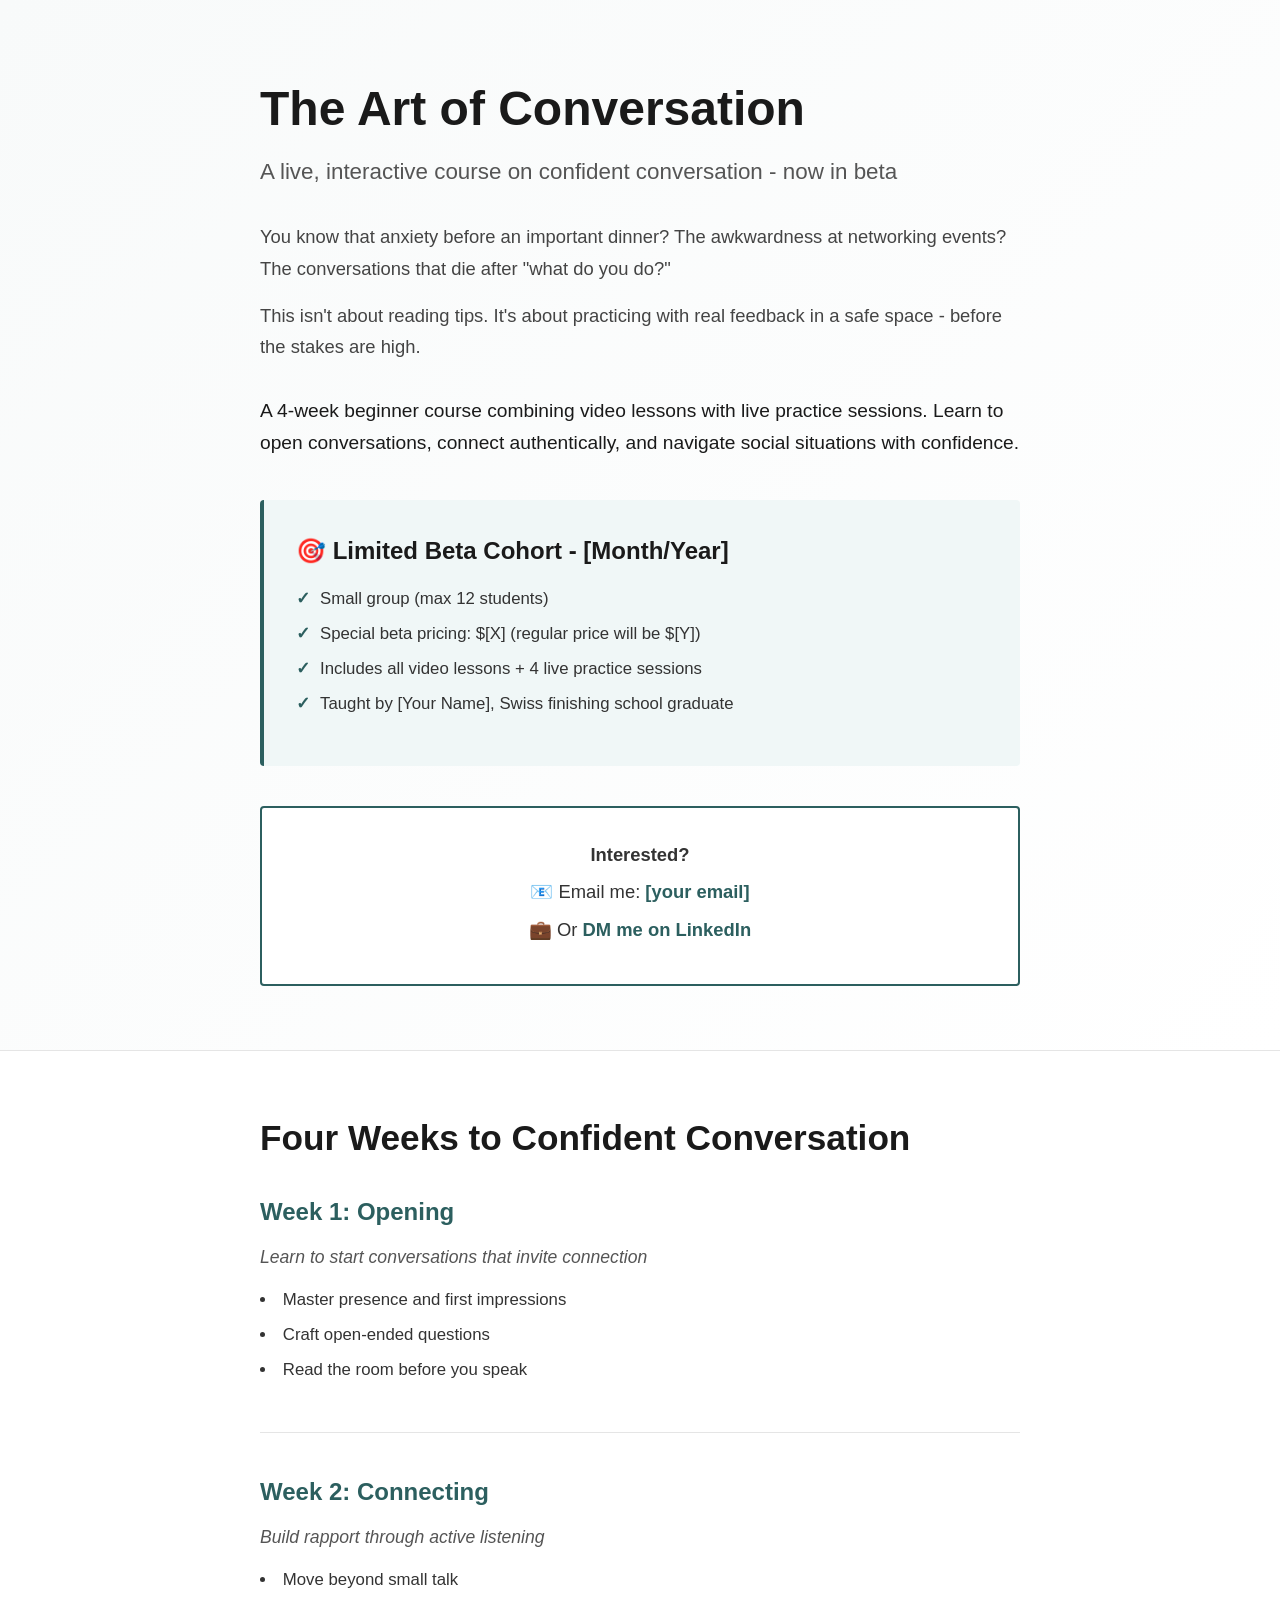
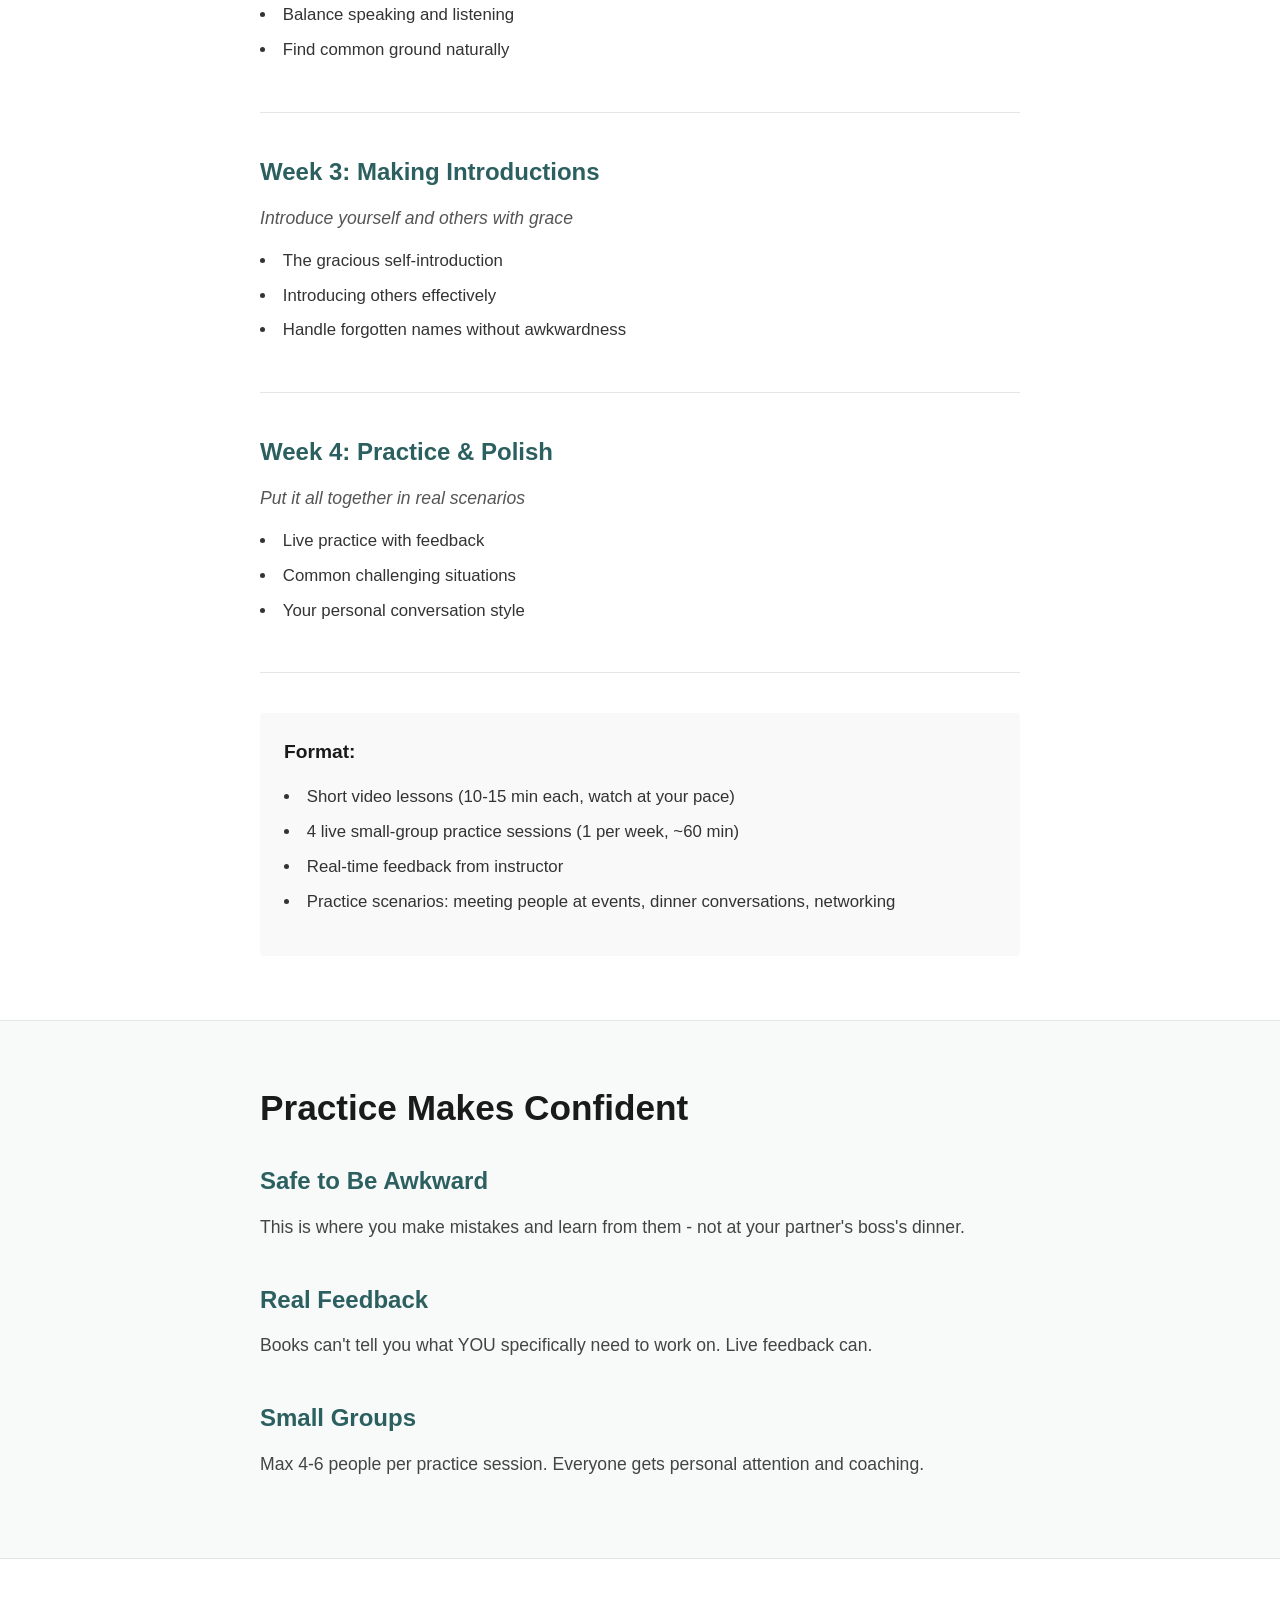
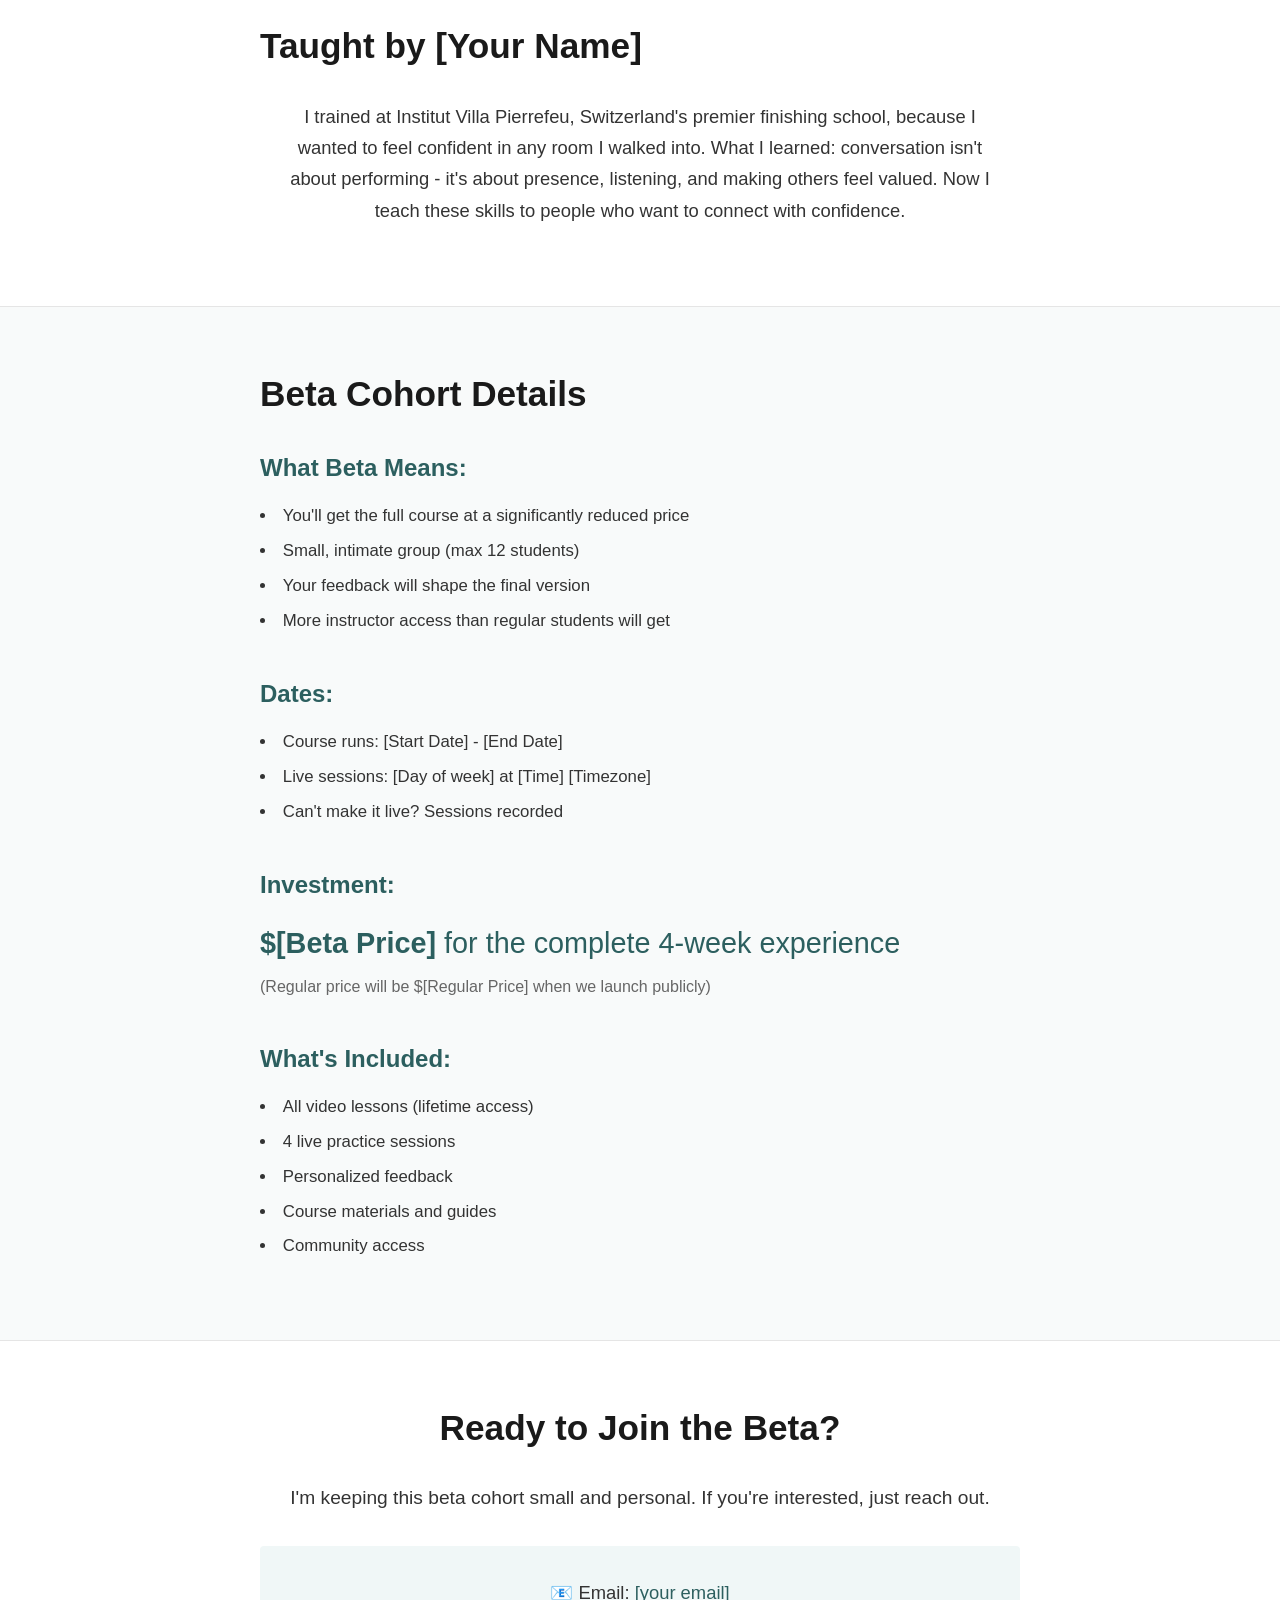
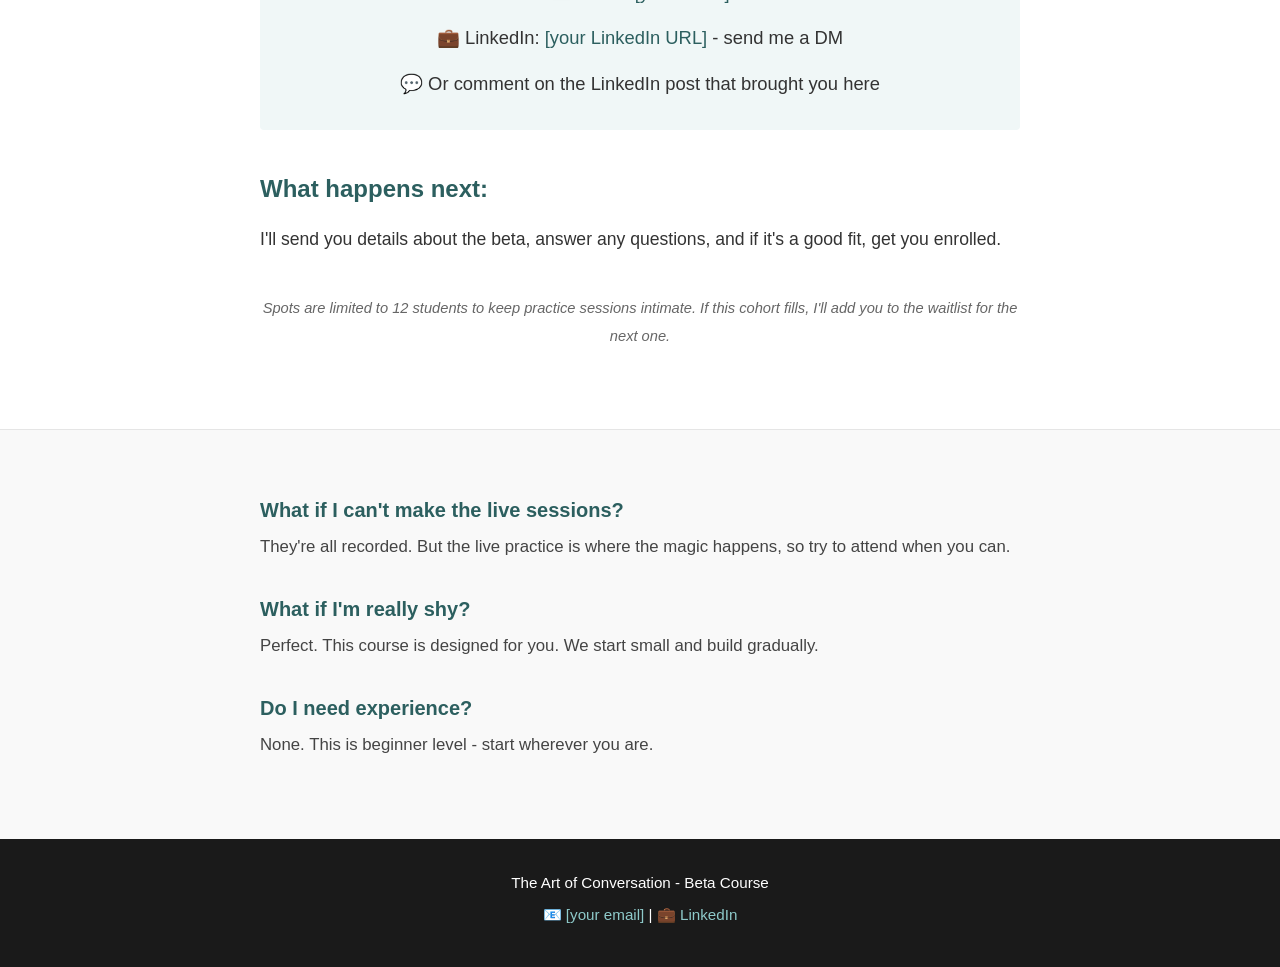
==== index.html @ 31c72bd4 "Create beta landing page for The Art of Conversation course Built a clean, minimal one-page site for" ====
<!DOCTYPE html>
<html lang="en">
<head>
    <meta charset="UTF-8">
    <meta name="viewport" content="width=device-width, initial-scale=1.0">
    <meta name="description" content="The Art of Conversation - A live, interactive course on confident conversation. Beta cohort now enrolling.">
    <title>The Art of Conversation - Beta Course</title>
    <link rel="stylesheet" href="styles.css">
</head>
<body>
    <!-- Hero Section -->
    <section class="hero">
        <div class="container">
            <h1>The Art of Conversation</h1>
            <p class="subheadline">A live, interactive course on confident conversation - now in beta</p>

            <p class="intro">
                You know that anxiety before an important dinner? The awkwardness at networking events?
                The conversations that die after "what do you do?"
            </p>

            <p class="intro">
                This isn't about reading tips. It's about practicing with real feedback in a safe space -
                before the stakes are high.
            </p>

            <p class="intro-bold">
                A 4-week beginner course combining video lessons with live practice sessions.
                Learn to open conversations, connect authentically, and navigate social situations with confidence.
            </p>

            <div class="beta-box">
                <h3>🎯 Limited Beta Cohort - [Month/Year]</h3>
                <ul>
                    <li>Small group (max 12 students)</li>
                    <li>Special beta pricing: $[X] (regular price will be $[Y])</li>
                    <li>Includes all video lessons + 4 live practice sessions</li>
                    <li>Taught by [Your Name], Swiss finishing school graduate</li>
                </ul>
            </div>

            <div class="cta">
                <p><strong>Interested?</strong></p>
                <p>📧 Email me: <a href="mailto:[your email]">[your email]</a></p>
                <p>💼 Or <a href="[your LinkedIn URL]" target="_blank" rel="noopener">DM me on LinkedIn</a></p>
            </div>
        </div>
    </section>

    <!-- What You'll Learn Section -->
    <section class="curriculum">
        <div class="container">
            <h2>Four Weeks to Confident Conversation</h2>

            <div class="week">
                <h3>Week 1: Opening</h3>
                <p class="week-tagline">Learn to start conversations that invite connection</p>
                <ul>
                    <li>Master presence and first impressions</li>
                    <li>Craft open-ended questions</li>
                    <li>Read the room before you speak</li>
                </ul>
            </div>

            <div class="week">
                <h3>Week 2: Connecting</h3>
                <p class="week-tagline">Build rapport through active listening</p>
                <ul>
                    <li>Move beyond small talk</li>
                    <li>Balance speaking and listening</li>
                    <li>Find common ground naturally</li>
                </ul>
            </div>

            <div class="week">
                <h3>Week 3: Making Introductions</h3>
                <p class="week-tagline">Introduce yourself and others with grace</p>
                <ul>
                    <li>The gracious self-introduction</li>
                    <li>Introducing others effectively</li>
                    <li>Handle forgotten names without awkwardness</li>
                </ul>
            </div>

            <div class="week">
                <h3>Week 4: Practice & Polish</h3>
                <p class="week-tagline">Put it all together in real scenarios</p>
                <ul>
                    <li>Live practice with feedback</li>
                    <li>Common challenging situations</li>
                    <li>Your personal conversation style</li>
                </ul>
            </div>

            <div class="format-box">
                <h4>Format:</h4>
                <ul>
                    <li>Short video lessons (10-15 min each, watch at your pace)</li>
                    <li>4 live small-group practice sessions (1 per week, ~60 min)</li>
                    <li>Real-time feedback from instructor</li>
                    <li>Practice scenarios: meeting people at events, dinner conversations, networking</li>
                </ul>
            </div>
        </div>
    </section>

    <!-- Why This Works Section -->
    <section class="why-works">
        <div class="container">
            <h2>Practice Makes Confident</h2>

            <div class="reason">
                <h3>Safe to Be Awkward</h3>
                <p>This is where you make mistakes and learn from them - not at your partner's boss's dinner.</p>
            </div>

            <div class="reason">
                <h3>Real Feedback</h3>
                <p>Books can't tell you what YOU specifically need to work on. Live feedback can.</p>
            </div>

            <div class="reason">
                <h3>Small Groups</h3>
                <p>Max 4-6 people per practice session. Everyone gets personal attention and coaching.</p>
            </div>
        </div>
    </section>

    <!-- About Section -->
    <section class="about">
        <div class="container">
            <h2>Taught by [Your Name]</h2>
            <div class="about-content">
                <!-- Add your photo here with: <img src="your-photo.jpg" alt="[Your Name]" class="instructor-photo"> -->
                <p>
                    I trained at Institut Villa Pierrefeu, Switzerland's premier finishing school,
                    because I wanted to feel confident in any room I walked into. What I learned:
                    conversation isn't about performing - it's about presence, listening, and making
                    others feel valued. Now I teach these skills to people who want to connect with confidence.
                </p>
            </div>
        </div>
    </section>

    <!-- Beta Details Section -->
    <section class="beta-details">
        <div class="container">
            <h2>Beta Cohort Details</h2>

            <div class="detail-group">
                <h3>What Beta Means:</h3>
                <ul>
                    <li>You'll get the full course at a significantly reduced price</li>
                    <li>Small, intimate group (max 12 students)</li>
                    <li>Your feedback will shape the final version</li>
                    <li>More instructor access than regular students will get</li>
                </ul>
            </div>

            <div class="detail-group">
                <h3>Dates:</h3>
                <ul>
                    <li>Course runs: [Start Date] - [End Date]</li>
                    <li>Live sessions: [Day of week] at [Time] [Timezone]</li>
                    <li>Can't make it live? Sessions recorded</li>
                </ul>
            </div>

            <div class="detail-group">
                <h3>Investment:</h3>
                <p class="pricing"><strong>$[Beta Price]</strong> for the complete 4-week experience</p>
                <p class="regular-price">(Regular price will be $[Regular Price] when we launch publicly)</p>
            </div>

            <div class="detail-group">
                <h3>What's Included:</h3>
                <ul>
                    <li>All video lessons (lifetime access)</li>
                    <li>4 live practice sessions</li>
                    <li>Personalized feedback</li>
                    <li>Course materials and guides</li>
                    <li>Community access</li>
                </ul>
            </div>
        </div>
    </section>

    <!-- How to Join Section -->
    <section class="how-to-join">
        <div class="container">
            <h2>Ready to Join the Beta?</h2>

            <p class="join-intro">
                I'm keeping this beta cohort small and personal. If you're interested, just reach out.
            </p>

            <div class="contact-options">
                <p>📧 Email: <a href="mailto:[your email]">[your email]</a></p>
                <p>💼 LinkedIn: <a href="[your LinkedIn URL]" target="_blank" rel="noopener">[your LinkedIn URL]</a> - send me a DM</p>
                <p>💬 Or comment on the LinkedIn post that brought you here</p>
            </div>

            <div class="next-steps">
                <h3>What happens next:</h3>
                <p>I'll send you details about the beta, answer any questions, and if it's a good fit, get you enrolled.</p>
            </div>

            <p class="limited-spots">
                <small>Spots are limited to 12 students to keep practice sessions intimate.
                If this cohort fills, I'll add you to the waitlist for the next one.</small>
            </p>
        </div>
    </section>

    <!-- FAQ Section -->
    <section class="faq">
        <div class="container">
            <div class="faq-item">
                <h3>What if I can't make the live sessions?</h3>
                <p>They're all recorded. But the live practice is where the magic happens, so try to attend when you can.</p>
            </div>

            <div class="faq-item">
                <h3>What if I'm really shy?</h3>
                <p>Perfect. This course is designed for you. We start small and build gradually.</p>
            </div>

            <div class="faq-item">
                <h3>Do I need experience?</h3>
                <p>None. This is beginner level - start wherever you are.</p>
            </div>
        </div>
    </section>

    <!-- Footer -->
    <footer>
        <div class="container">
            <p>The Art of Conversation - Beta Course</p>
            <p>📧 <a href="mailto:[your email]">[your email]</a> | 💼 <a href="[your LinkedIn URL]" target="_blank" rel="noopener">LinkedIn</a></p>
        </div>
    </footer>
</body>
</html>
---- styles.css ----
/* Reset and Base Styles */
* {
    margin: 0;
    padding: 0;
    box-sizing: border-box;
}

body {
    font-family: -apple-system, BlinkMacSystemFont, 'Segoe UI', 'Helvetica Neue', Arial, sans-serif;
    line-height: 1.6;
    color: #333;
    background-color: #fff;
}

/* Container */
.container {
    max-width: 800px;
    margin: 0 auto;
    padding: 0 20px;
}

/* Typography */
h1 {
    font-size: 3rem;
    font-weight: 700;
    margin-bottom: 1rem;
    color: #1a1a1a;
    line-height: 1.2;
}

h2 {
    font-size: 2.2rem;
    font-weight: 600;
    margin-bottom: 2rem;
    color: #1a1a1a;
    line-height: 1.3;
}

h3 {
    font-size: 1.5rem;
    font-weight: 600;
    margin-bottom: 0.75rem;
    color: #2c5f5f;
}

h4 {
    font-size: 1.2rem;
    font-weight: 600;
    margin-bottom: 0.5rem;
    color: #1a1a1a;
}

p {
    margin-bottom: 1rem;
    font-size: 1.1rem;
}

a {
    color: #2c5f5f;
    text-decoration: none;
    transition: color 0.3s ease;
}

a:hover {
    color: #1a4040;
    text-decoration: underline;
}

ul {
    list-style-position: inside;
    margin-bottom: 1rem;
}

li {
    margin-bottom: 0.5rem;
    font-size: 1.05rem;
}

/* Sections */
section {
    padding: 4rem 0;
    border-bottom: 1px solid #e5e5e5;
}

section:last-of-type {
    border-bottom: none;
}

/* Hero Section */
.hero {
    padding: 5rem 0 4rem;
    background: linear-gradient(135deg, #f8fafa 0%, #ffffff 100%);
}

.subheadline {
    font-size: 1.4rem;
    color: #555;
    margin-bottom: 2rem;
    font-weight: 400;
}

.intro {
    font-size: 1.15rem;
    line-height: 1.7;
    color: #444;
}

.intro-bold {
    font-size: 1.2rem;
    font-weight: 500;
    line-height: 1.7;
    color: #1a1a1a;
    margin: 2rem 0;
}

/* Beta Box */
.beta-box {
    background-color: #f0f7f7;
    border-left: 4px solid #2c5f5f;
    padding: 2rem;
    margin: 2.5rem 0;
    border-radius: 4px;
}

.beta-box h3 {
    color: #1a1a1a;
    margin-bottom: 1rem;
}

.beta-box ul {
    list-style: none;
}

.beta-box li {
    padding-left: 1.5rem;
    position: relative;
}

.beta-box li:before {
    content: "✓";
    position: absolute;
    left: 0;
    color: #2c5f5f;
    font-weight: bold;
}

/* CTA */
.cta {
    margin-top: 2.5rem;
    padding: 2rem;
    background-color: #fff;
    border: 2px solid #2c5f5f;
    border-radius: 4px;
    text-align: center;
}

.cta p {
    margin-bottom: 0.5rem;
    font-size: 1.15rem;
}

.cta a {
    font-weight: 600;
    font-size: 1.15rem;
}

/* Curriculum Section */
.curriculum {
    background-color: #fff;
}

.week {
    margin-bottom: 2.5rem;
    padding-bottom: 2rem;
    border-bottom: 1px solid #e5e5e5;
}

.week:last-child {
    border-bottom: none;
}

.week-tagline {
    font-style: italic;
    color: #555;
    margin-bottom: 1rem;
}

.format-box {
    background-color: #f9f9f9;
    padding: 1.5rem;
    border-radius: 4px;
    margin-top: 2rem;
}

.format-box h4 {
    margin-bottom: 1rem;
}

/* Why This Works Section */
.why-works {
    background-color: #f8fafa;
}

.reason {
    margin-bottom: 2.5rem;
}

.reason:last-child {
    margin-bottom: 0;
}

.reason h3 {
    margin-bottom: 0.75rem;
}

.reason p {
    font-size: 1.1rem;
    color: #444;
}

/* About Section */
.about {
    background-color: #fff;
}

.about-content {
    display: flex;
    flex-direction: column;
    align-items: center;
    text-align: center;
}

.instructor-photo {
    max-width: 250px;
    border-radius: 50%;
    margin-bottom: 2rem;
    box-shadow: 0 4px 12px rgba(0, 0, 0, 0.1);
}

.about p {
    font-size: 1.15rem;
    line-height: 1.7;
    max-width: 700px;
}

/* Beta Details Section */
.beta-details {
    background-color: #f8fafa;
}

.detail-group {
    margin-bottom: 2.5rem;
}

.detail-group:last-child {
    margin-bottom: 0;
}

.detail-group h3 {
    margin-bottom: 1rem;
}

.pricing {
    font-size: 1.8rem;
    color: #2c5f5f;
    margin-bottom: 0.5rem;
}

.regular-price {
    color: #666;
    font-size: 1rem;
}

/* How to Join Section */
.how-to-join {
    background-color: #fff;
    text-align: center;
}

.join-intro {
    font-size: 1.2rem;
    margin-bottom: 2rem;
}

.contact-options {
    background-color: #f0f7f7;
    padding: 2rem;
    border-radius: 4px;
    margin: 2rem 0;
}

.contact-options p {
    margin-bottom: 1rem;
    font-size: 1.15rem;
}

.contact-options p:last-child {
    margin-bottom: 0;
}

.next-steps {
    margin: 2.5rem 0;
    text-align: left;
}

.next-steps h3 {
    margin-bottom: 1rem;
}

.limited-spots {
    margin-top: 2rem;
    color: #666;
    font-style: italic;
}

/* FAQ Section */
.faq {
    background-color: #f9f9f9;
}

.faq-item {
    margin-bottom: 2rem;
}

.faq-item:last-child {
    margin-bottom: 0;
}

.faq-item h3 {
    font-size: 1.25rem;
    margin-bottom: 0.5rem;
}

.faq-item p {
    color: #444;
    font-size: 1.05rem;
}

/* Footer */
footer {
    background-color: #1a1a1a;
    color: #fff;
    padding: 2rem 0;
    text-align: center;
}

footer p {
    margin-bottom: 0.5rem;
    font-size: 0.95rem;
}

footer a {
    color: #8ecaca;
}

footer a:hover {
    color: #b8e0e0;
}

/* Responsive Design */
@media (max-width: 768px) {
    h1 {
        font-size: 2.2rem;
    }

    h2 {
        font-size: 1.8rem;
    }

    h3 {
        font-size: 1.3rem;
    }

    .hero {
        padding: 3rem 0 2rem;
    }

    section {
        padding: 3rem 0;
    }

    .beta-box {
        padding: 1.5rem;
    }

    .cta {
        padding: 1.5rem;
    }

    .contact-options {
        padding: 1.5rem;
    }

    p, li {
        font-size: 1rem;
    }

    .intro-bold {
        font-size: 1.1rem;
    }

    .pricing {
        font-size: 1.5rem;
    }
}

@media (max-width: 480px) {
    h1 {
        font-size: 1.8rem;
    }

    h2 {
        font-size: 1.5rem;
    }

    .container {
        padding: 0 15px;
    }

    .beta-box {
        padding: 1.25rem;
    }

    .cta {
        padding: 1.25rem;
    }
}

/* Print Styles */
@media print {
    body {
        font-size: 12pt;
    }

    section {
        page-break-inside: avoid;
    }

    a {
        text-decoration: underline;
    }

    a[href]:after {
        content: " (" attr(href) ")";
    }
}
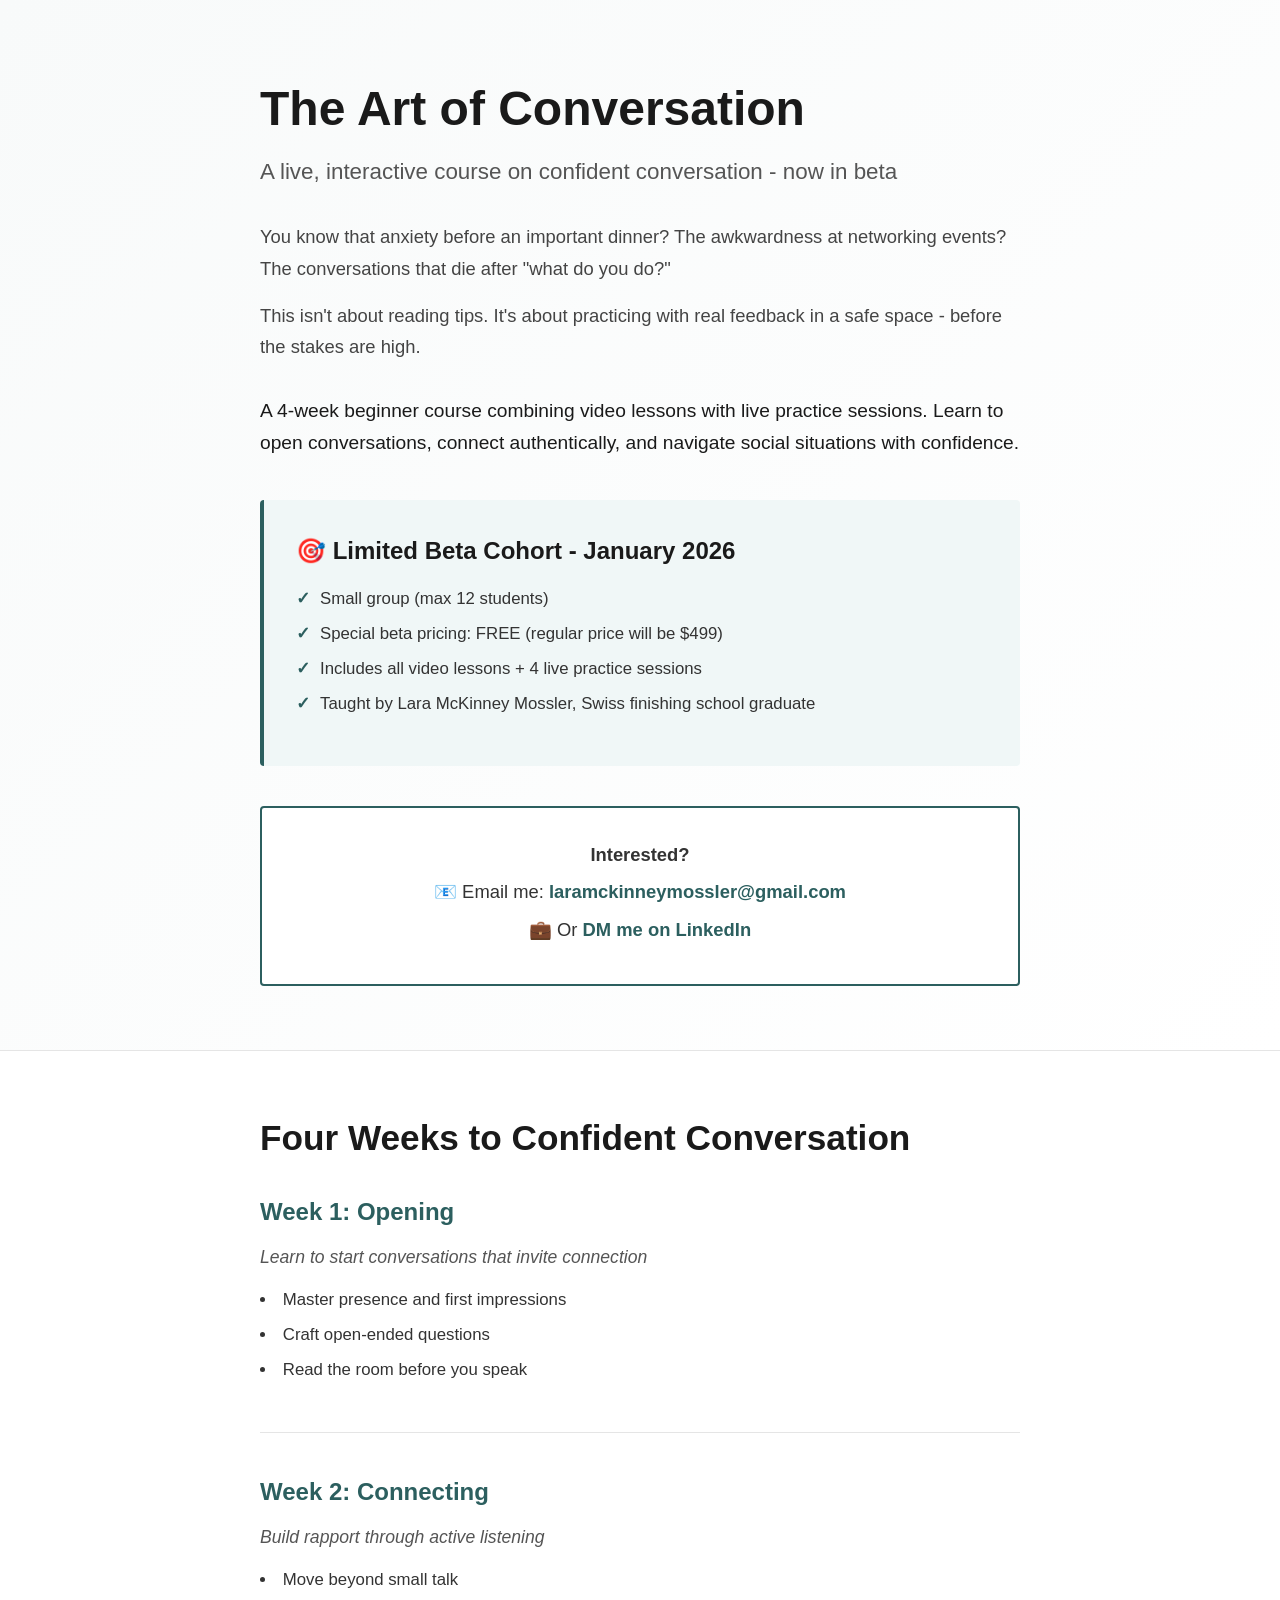
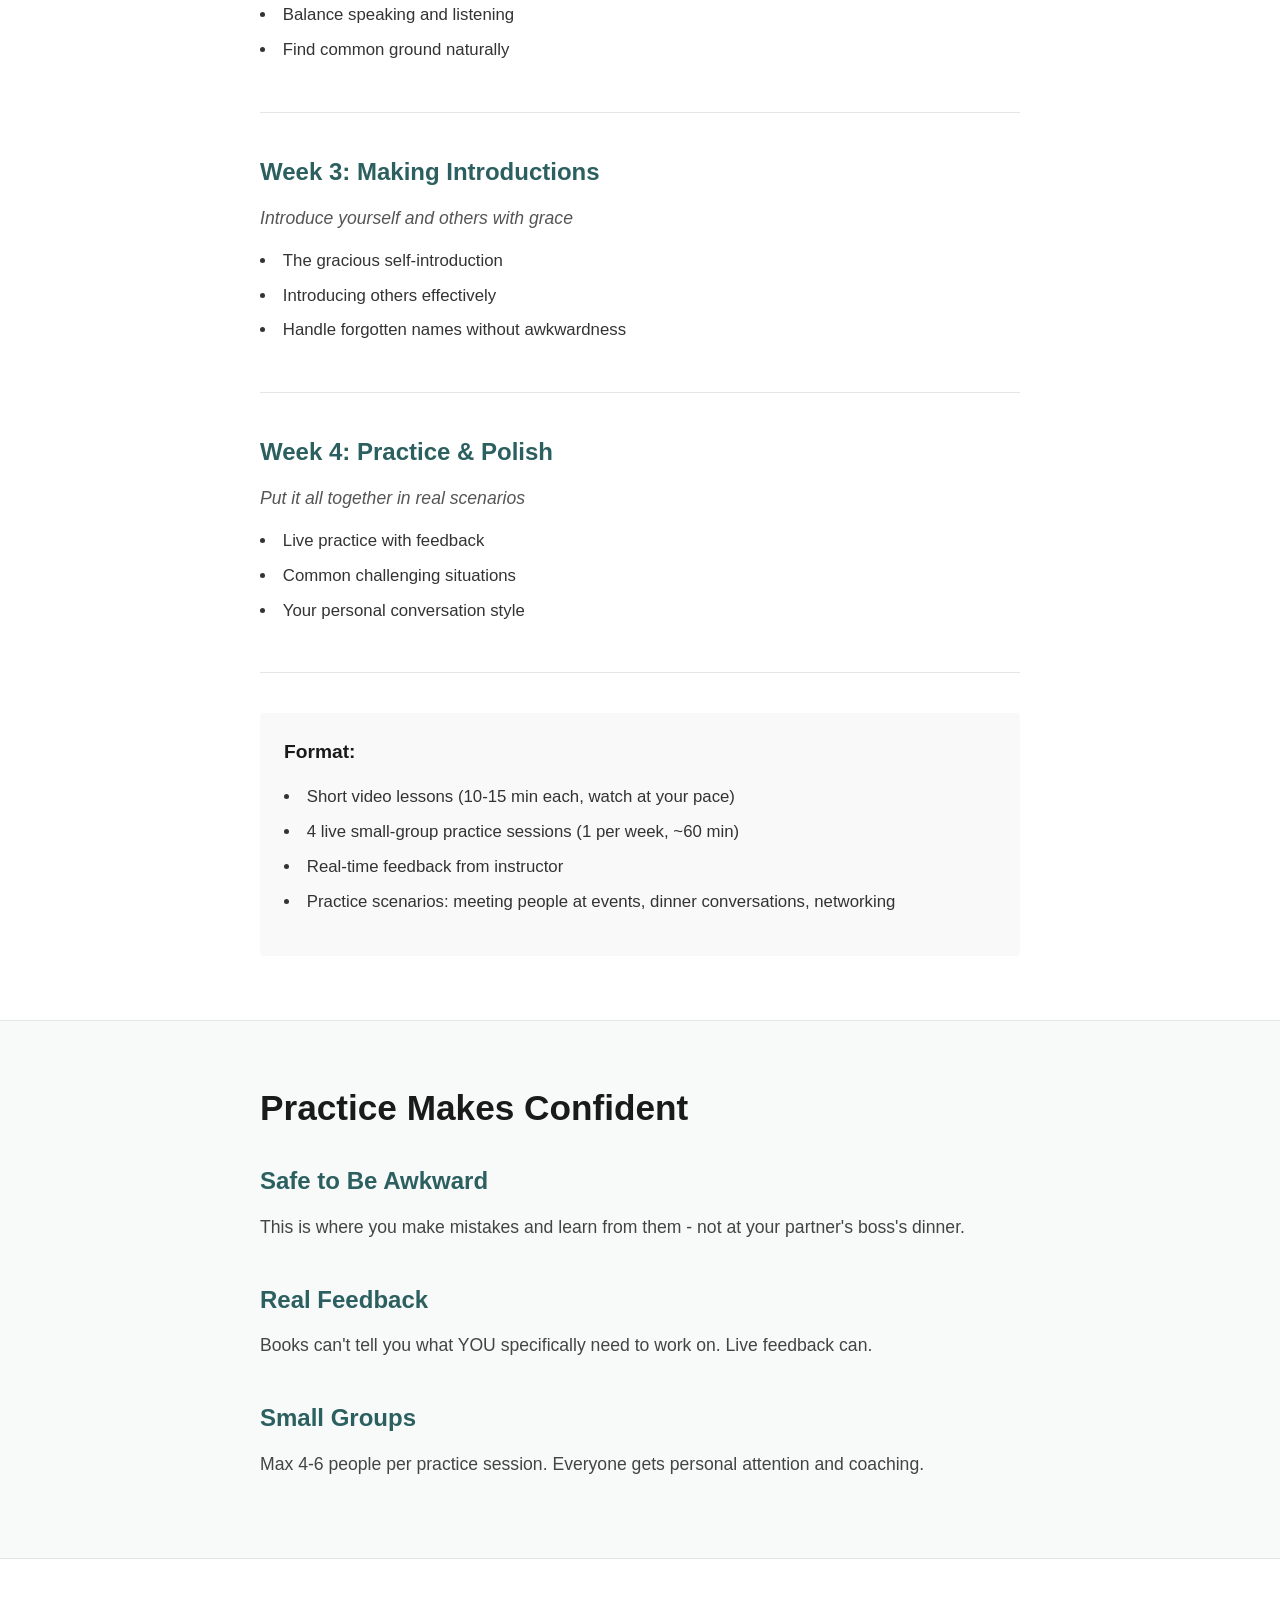
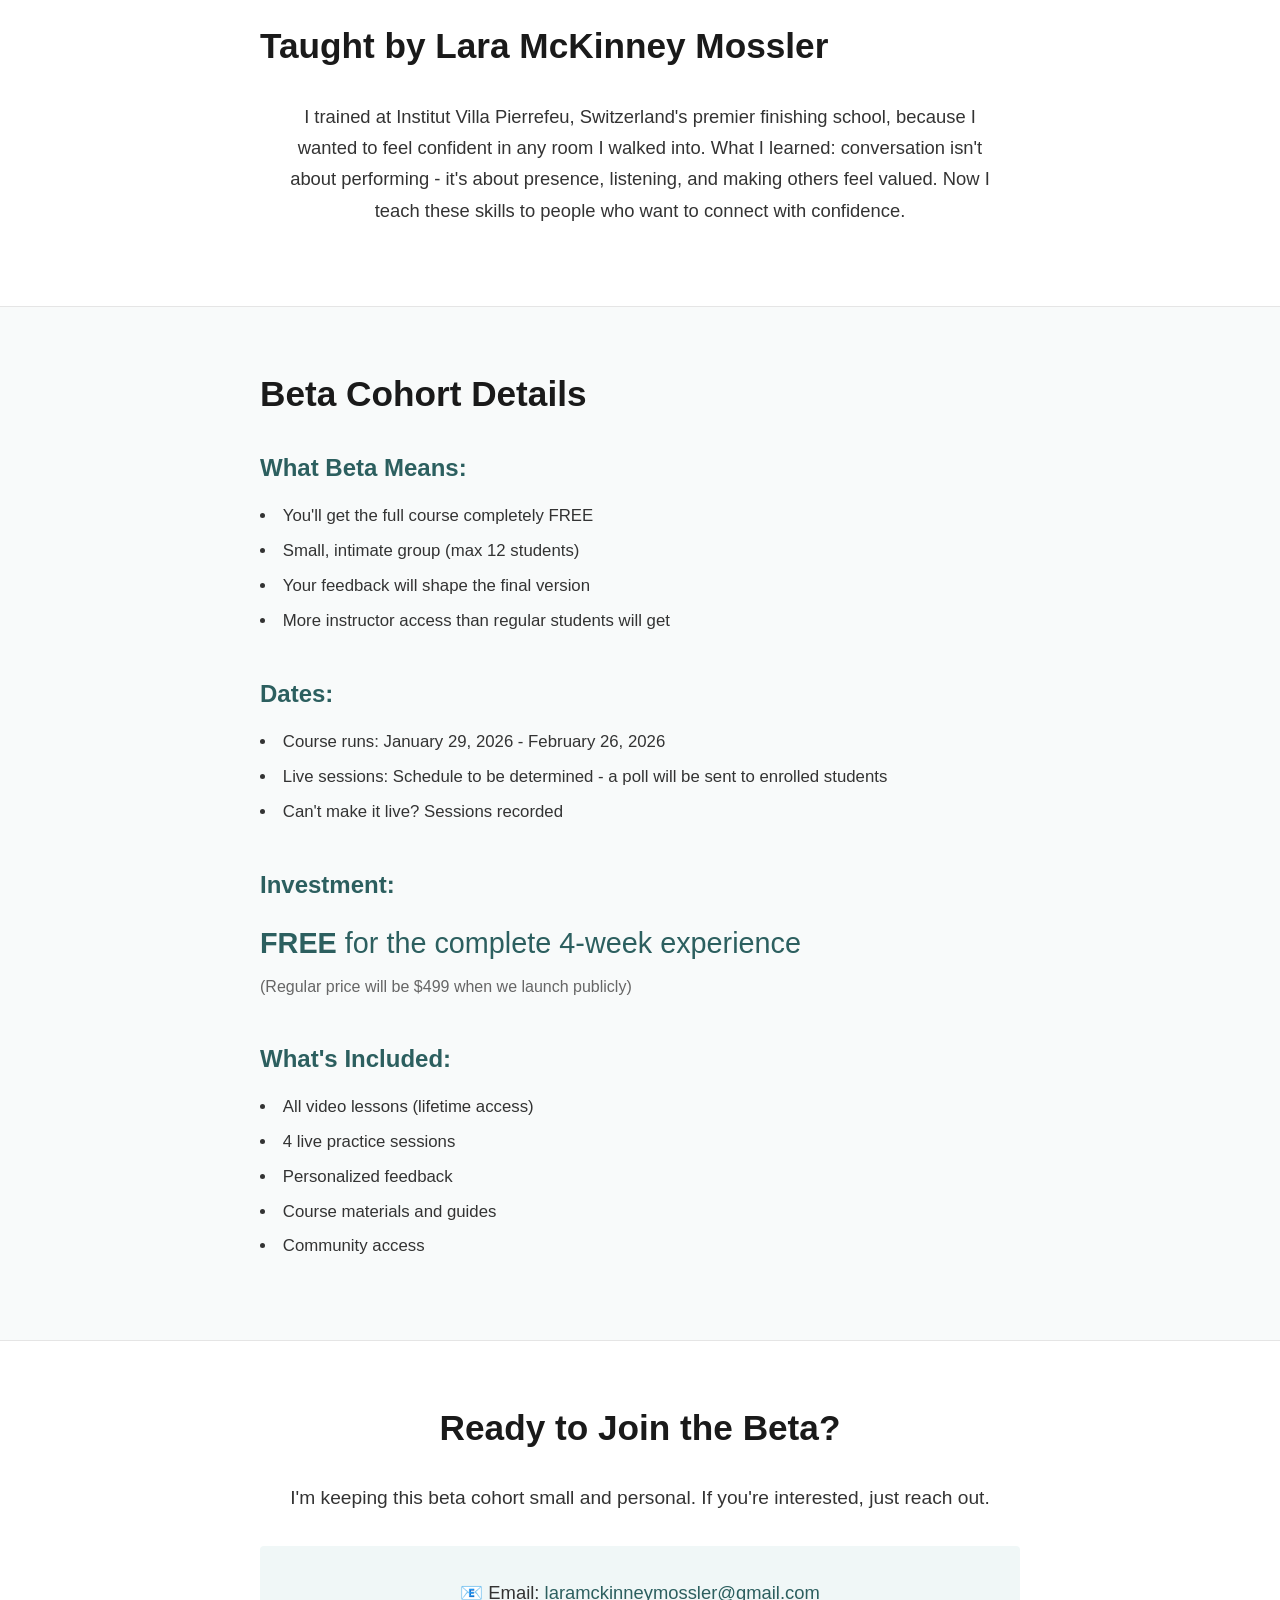
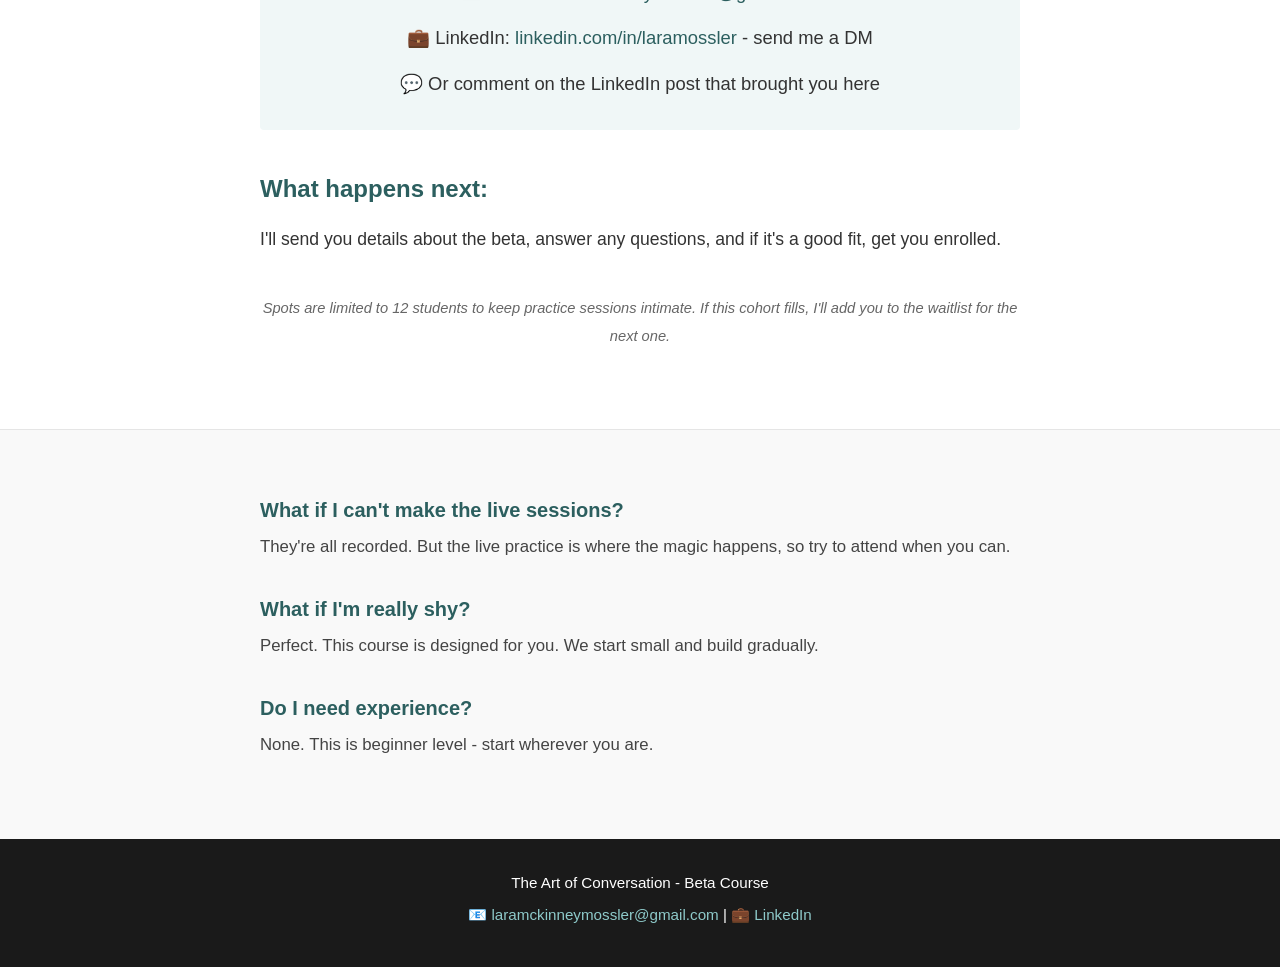
==== commit 299b14ee: "Update landing page with course details and contact information - Added instructor name: Lara McKinn" ====
--- a/index.html
+++ b/index.html
@@ -30,19 +30,19 @@
             </p>
 
             <div class="beta-box">
-                <h3>🎯 Limited Beta Cohort - [Month/Year]</h3>
+                <h3>🎯 Limited Beta Cohort - January 2026</h3>
                 <ul>
                     <li>Small group (max 12 students)</li>
-                    <li>Special beta pricing: $[X] (regular price will be $[Y])</li>
+                    <li>Special beta pricing: FREE (regular price will be $499)</li>
                     <li>Includes all video lessons + 4 live practice sessions</li>
-                    <li>Taught by [Your Name], Swiss finishing school graduate</li>
+                    <li>Taught by Lara McKinney Mossler, Swiss finishing school graduate</li>
                 </ul>
             </div>
 
             <div class="cta">
                 <p><strong>Interested?</strong></p>
-                <p>📧 Email me: <a href="mailto:[your email]">[your email]</a></p>
-                <p>💼 Or <a href="[your LinkedIn URL]" target="_blank" rel="noopener">DM me on LinkedIn</a></p>
+                <p>📧 Email me: <a href="mailto:laramckinneymossler@gmail.com">laramckinneymossler@gmail.com</a></p>
+                <p>💼 Or <a href="https://www.linkedin.com/in/laramossler/" target="_blank" rel="noopener">DM me on LinkedIn</a></p>
             </div>
         </div>
     </section>
@@ -129,9 +129,9 @@
     <!-- About Section -->
     <section class="about">
         <div class="container">
-            <h2>Taught by [Your Name]</h2>
+            <h2>Taught by Lara McKinney Mossler</h2>
             <div class="about-content">
-                <!-- Add your photo here with: <img src="your-photo.jpg" alt="[Your Name]" class="instructor-photo"> -->
+                <!-- Add your photo here with: <img src="your-photo.jpg" alt="Lara McKinney Mossler" class="instructor-photo"> -->
                 <p>
                     I trained at Institut Villa Pierrefeu, Switzerland's premier finishing school,
                     because I wanted to feel confident in any room I walked into. What I learned:
@@ -150,7 +150,7 @@
             <div class="detail-group">
                 <h3>What Beta Means:</h3>
                 <ul>
-                    <li>You'll get the full course at a significantly reduced price</li>
+                    <li>You'll get the full course completely FREE</li>
                     <li>Small, intimate group (max 12 students)</li>
                     <li>Your feedback will shape the final version</li>
                     <li>More instructor access than regular students will get</li>
@@ -160,16 +160,16 @@
             <div class="detail-group">
                 <h3>Dates:</h3>
                 <ul>
-                    <li>Course runs: [Start Date] - [End Date]</li>
-                    <li>Live sessions: [Day of week] at [Time] [Timezone]</li>
+                    <li>Course runs: January 29, 2026 - February 26, 2026</li>
+                    <li>Live sessions: Schedule to be determined - a poll will be sent to enrolled students</li>
                     <li>Can't make it live? Sessions recorded</li>
                 </ul>
             </div>
 
             <div class="detail-group">
                 <h3>Investment:</h3>
-                <p class="pricing"><strong>$[Beta Price]</strong> for the complete 4-week experience</p>
-                <p class="regular-price">(Regular price will be $[Regular Price] when we launch publicly)</p>
+                <p class="pricing"><strong>FREE</strong> for the complete 4-week experience</p>
+                <p class="regular-price">(Regular price will be $499 when we launch publicly)</p>
             </div>
 
             <div class="detail-group">
@@ -195,8 +195,8 @@
             </p>
 
             <div class="contact-options">
-                <p>📧 Email: <a href="mailto:[your email]">[your email]</a></p>
-                <p>💼 LinkedIn: <a href="[your LinkedIn URL]" target="_blank" rel="noopener">[your LinkedIn URL]</a> - send me a DM</p>
+                <p>📧 Email: <a href="mailto:laramckinneymossler@gmail.com">laramckinneymossler@gmail.com</a></p>
+                <p>💼 LinkedIn: <a href="https://www.linkedin.com/in/laramossler/" target="_blank" rel="noopener">linkedin.com/in/laramossler</a> - send me a DM</p>
                 <p>💬 Or comment on the LinkedIn post that brought you here</p>
             </div>
 
@@ -236,7 +236,7 @@
     <footer>
         <div class="container">
             <p>The Art of Conversation - Beta Course</p>
-            <p>📧 <a href="mailto:[your email]">[your email]</a> | 💼 <a href="[your LinkedIn URL]" target="_blank" rel="noopener">LinkedIn</a></p>
+            <p>📧 <a href="mailto:laramckinneymossler@gmail.com">laramckinneymossler@gmail.com</a> | 💼 <a href="https://www.linkedin.com/in/laramossler/" target="_blank" rel="noopener">LinkedIn</a></p>
         </div>
     </footer>
 </body>
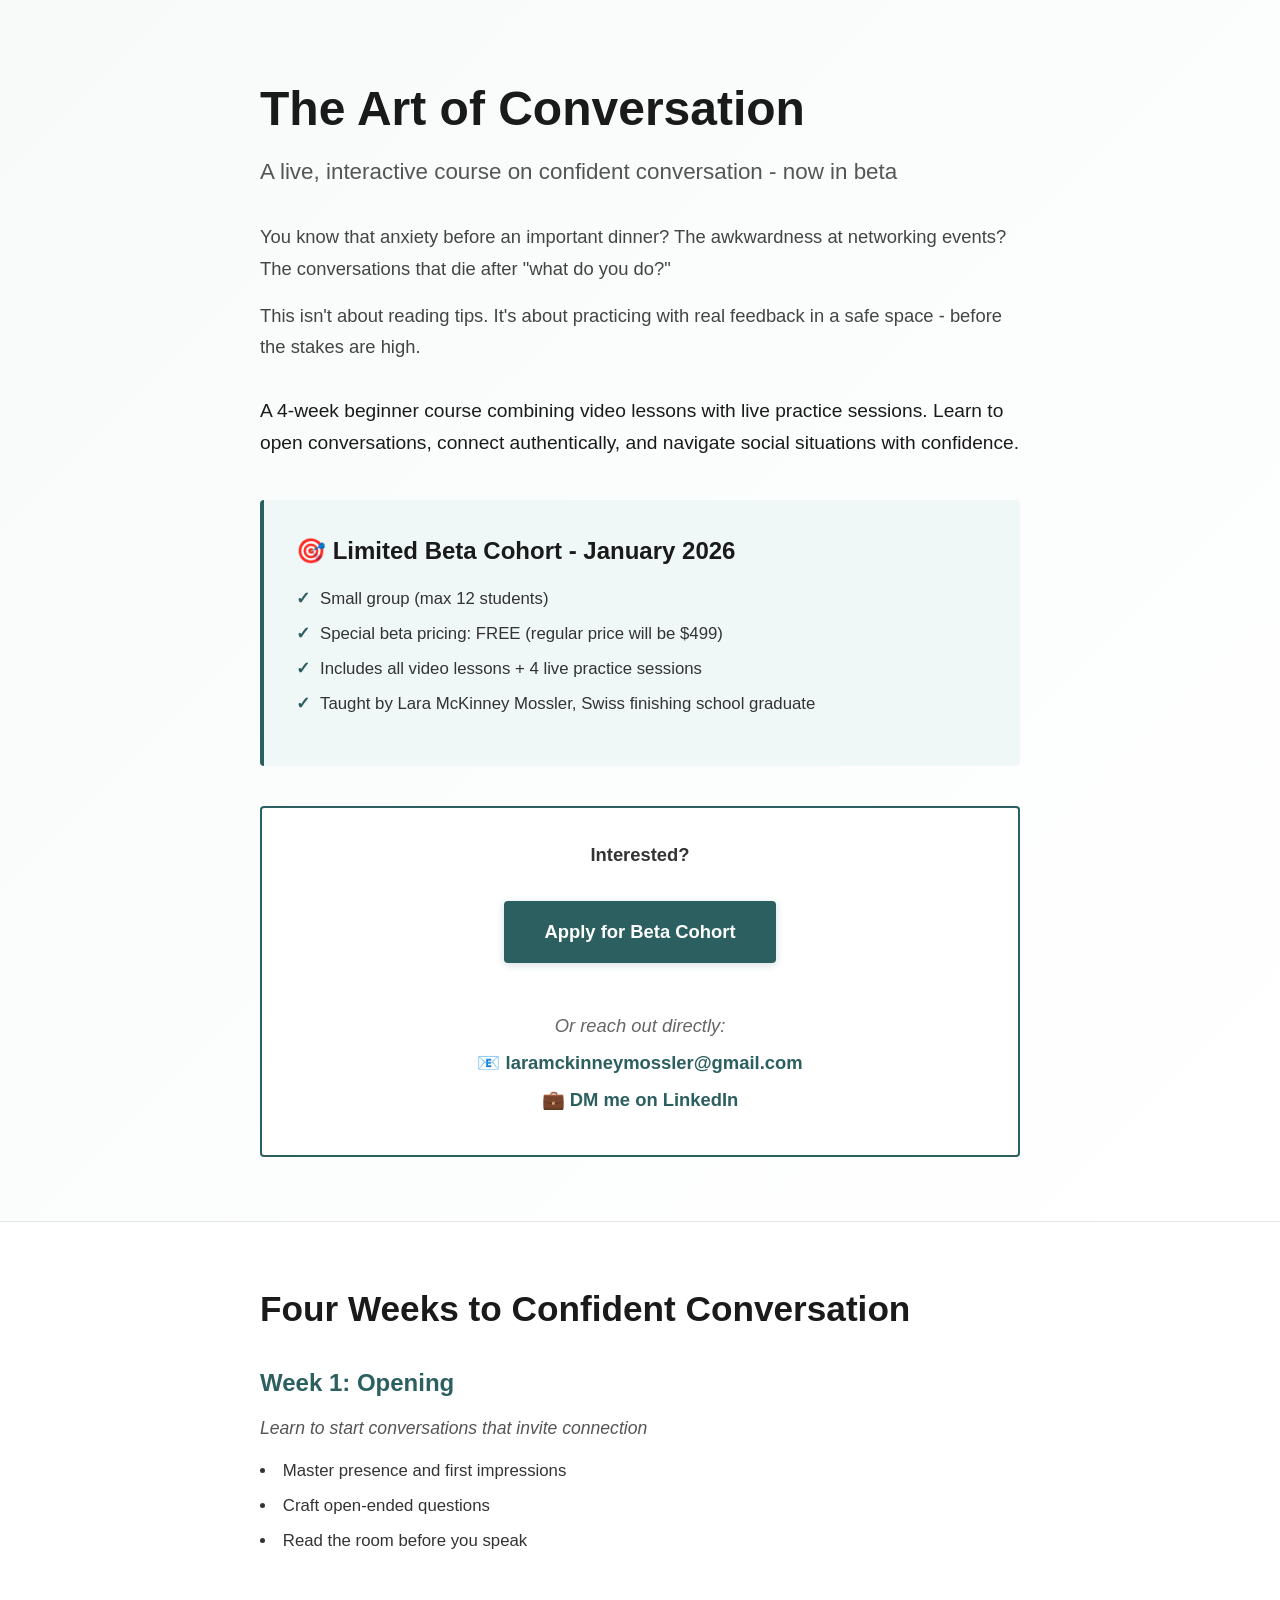
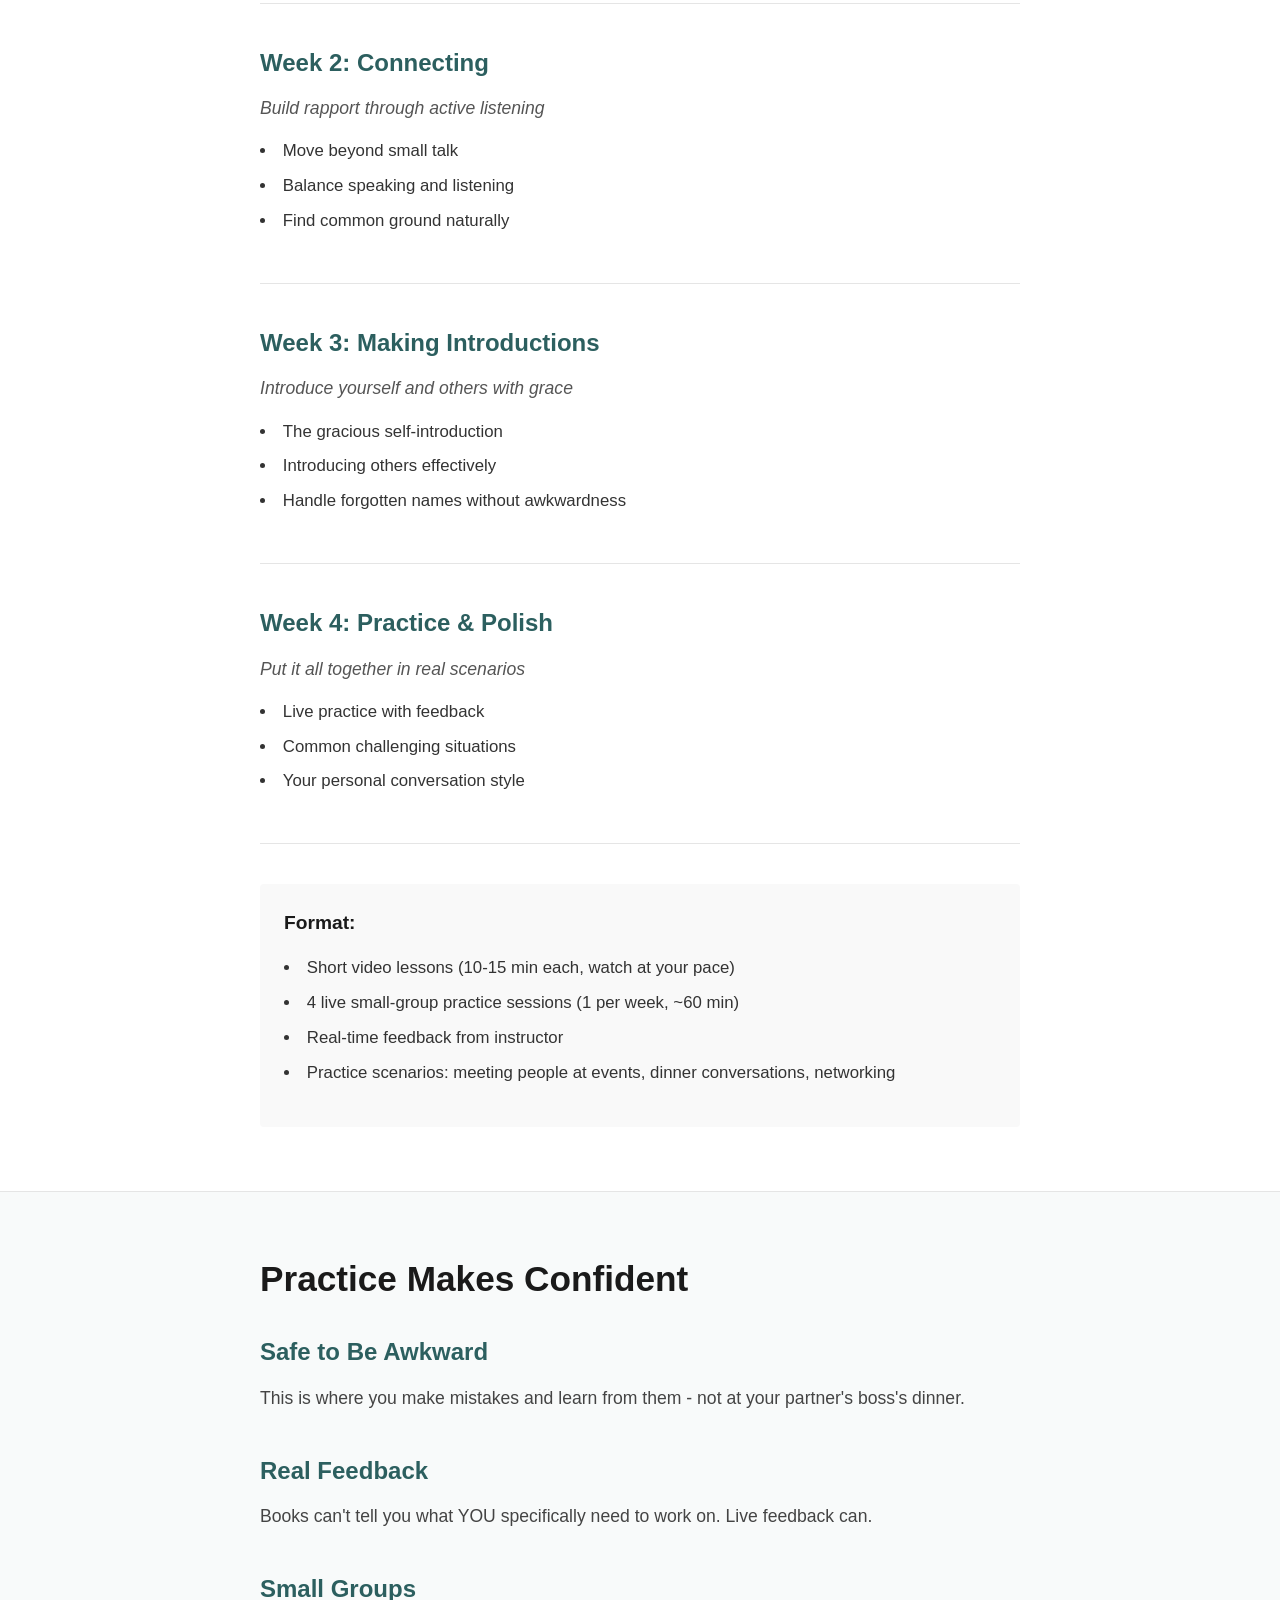
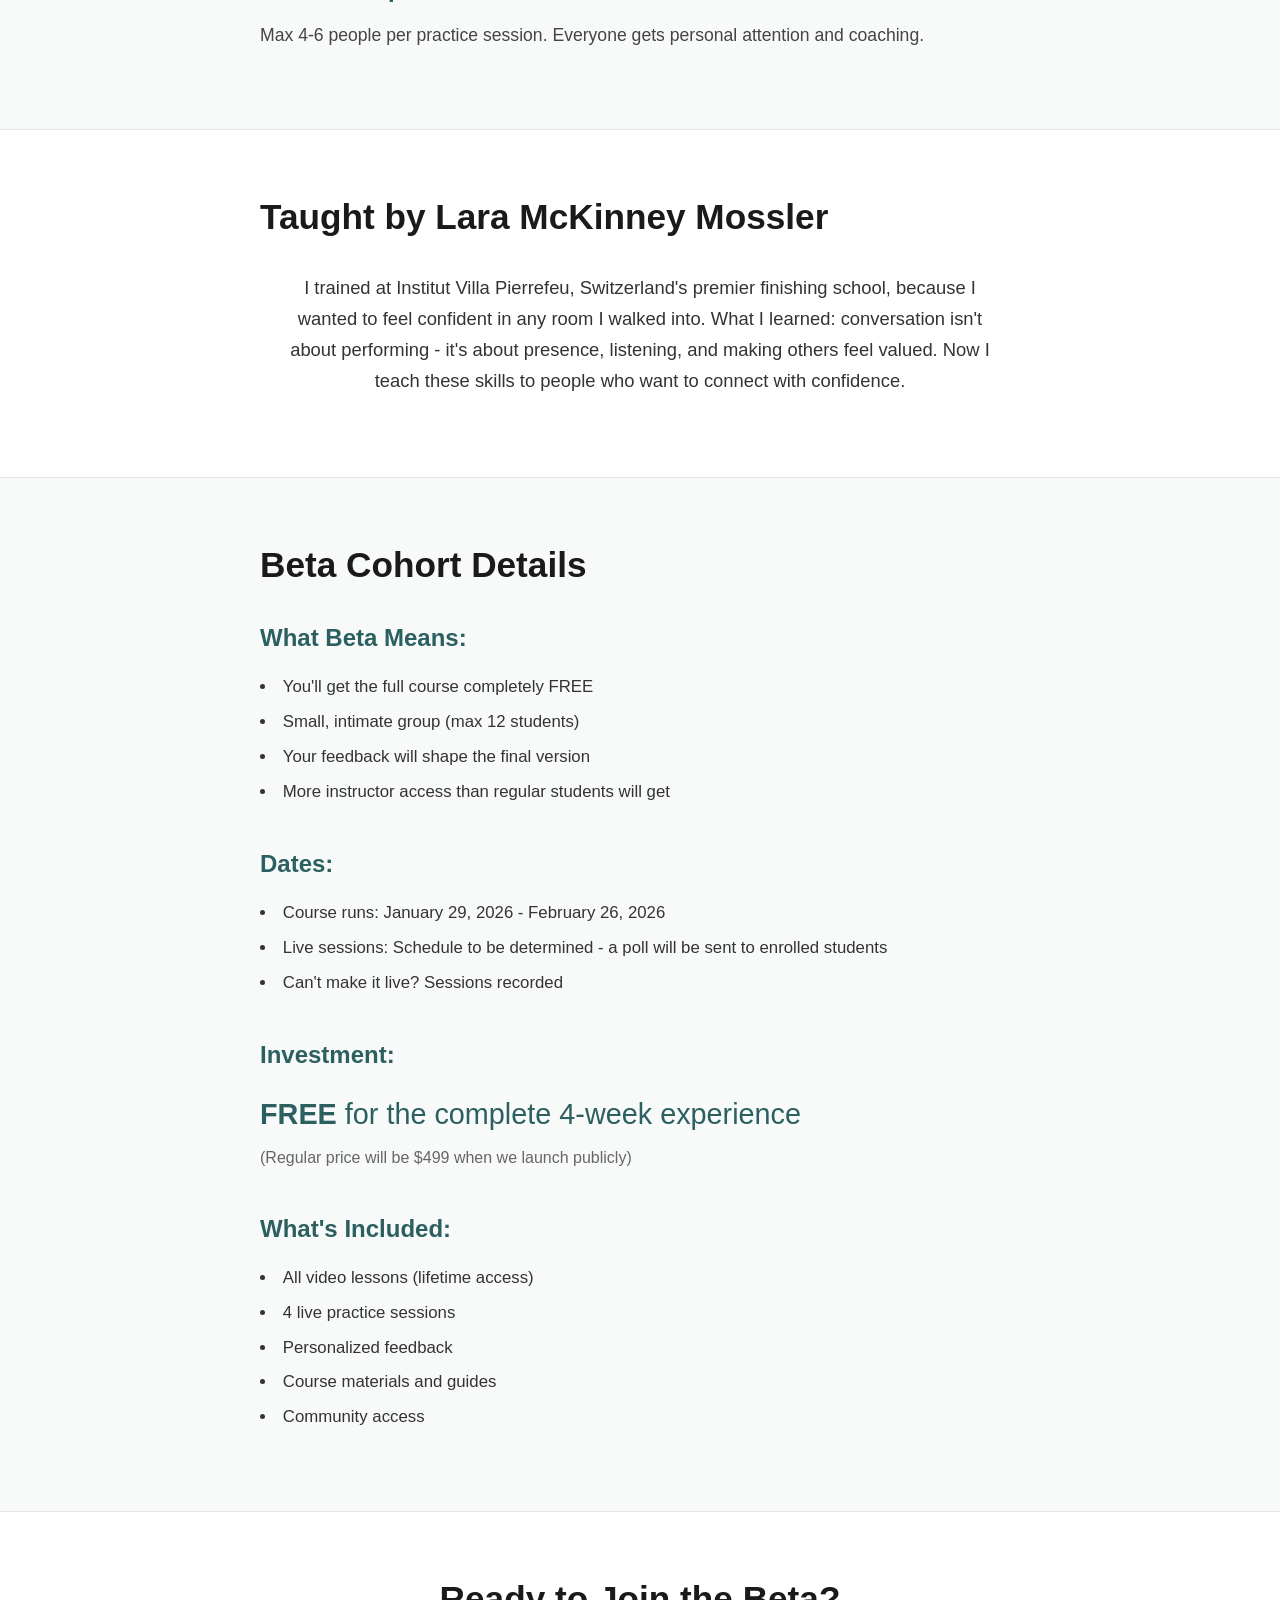
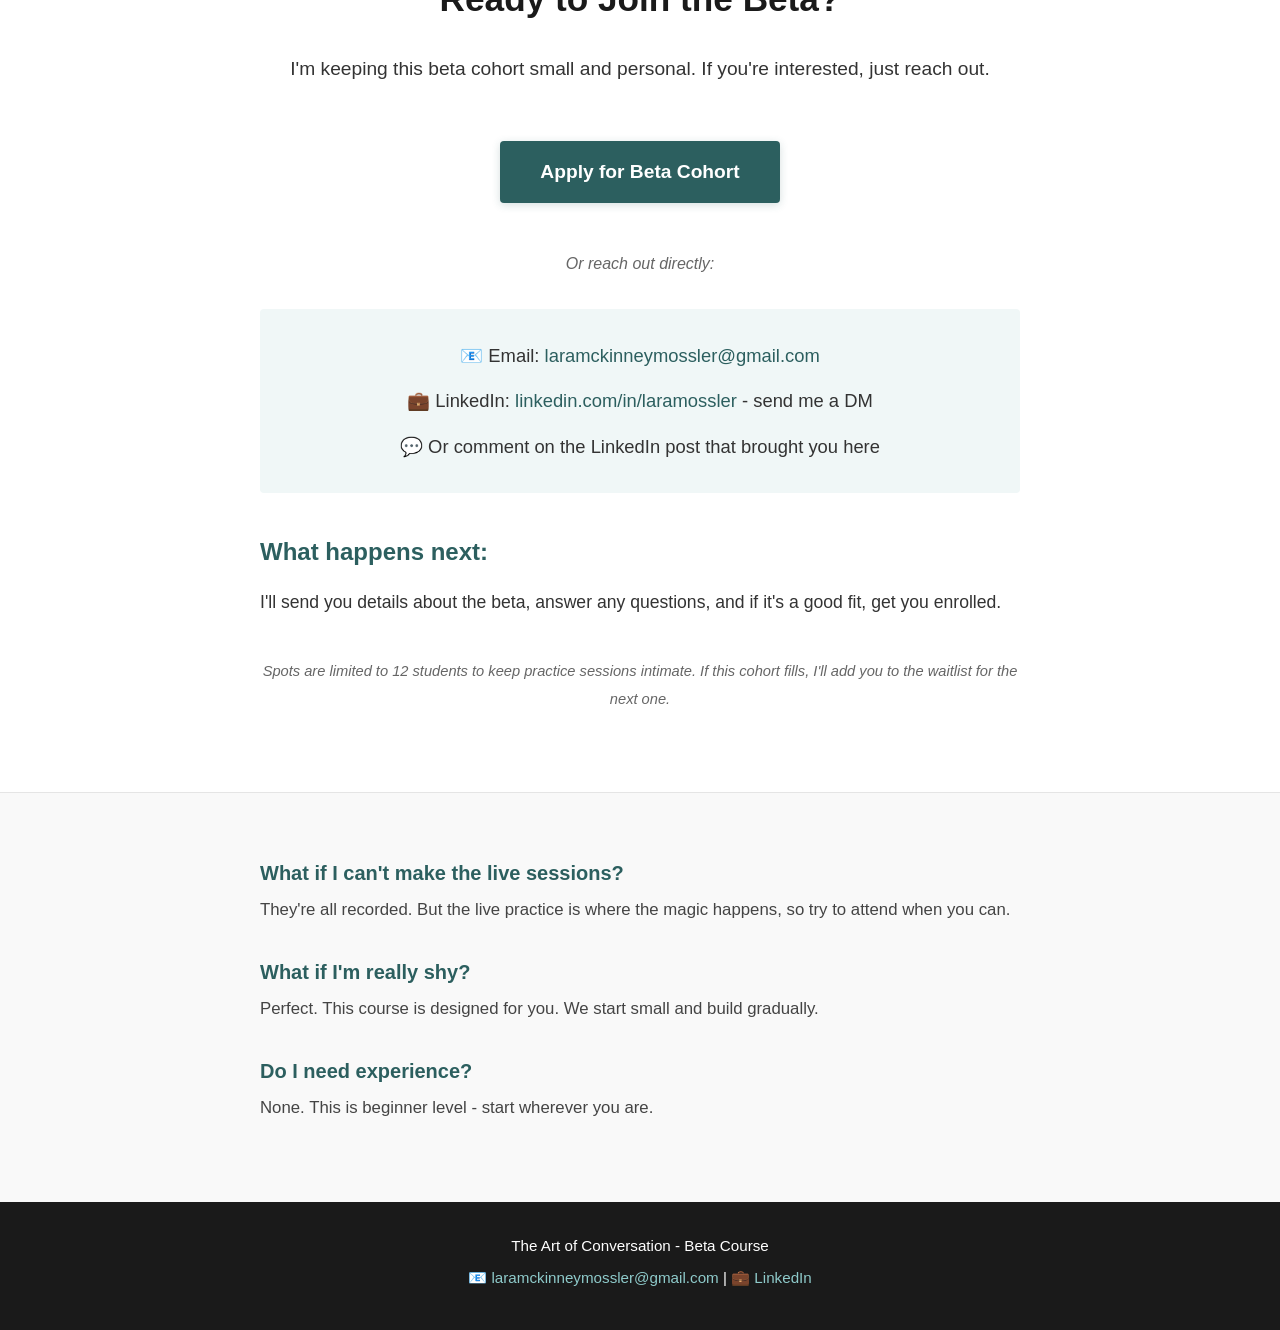
==== commit b19befff: "Add signup form buttons and styling - Added prominent "Apply for Beta Cohort" buttons in hero and jo" ====
--- a/index.html
+++ b/index.html
@@ -41,8 +41,10 @@
 
             <div class="cta">
                 <p><strong>Interested?</strong></p>
-                <p>📧 Email me: <a href="mailto:laramckinneymossler@gmail.com">laramckinneymossler@gmail.com</a></p>
-                <p>💼 Or <a href="https://www.linkedin.com/in/laramossler/" target="_blank" rel="noopener">DM me on LinkedIn</a></p>
+                <a href="YOUR_FORM_URL_HERE" class="signup-button" target="_blank" rel="noopener">Apply for Beta Cohort</a>
+                <p class="or-divider">Or reach out directly:</p>
+                <p>📧 <a href="mailto:laramckinneymossler@gmail.com">laramckinneymossler@gmail.com</a></p>
+                <p>💼 <a href="https://www.linkedin.com/in/laramossler/" target="_blank" rel="noopener">DM me on LinkedIn</a></p>
             </div>
         </div>
     </section>
@@ -194,6 +196,10 @@
                 I'm keeping this beta cohort small and personal. If you're interested, just reach out.
             </p>
 
+            <a href="YOUR_FORM_URL_HERE" class="signup-button" target="_blank" rel="noopener">Apply for Beta Cohort</a>
+
+            <p class="or-divider">Or reach out directly:</p>
+
             <div class="contact-options">
                 <p>📧 Email: <a href="mailto:laramckinneymossler@gmail.com">laramckinneymossler@gmail.com</a></p>
                 <p>💼 LinkedIn: <a href="https://www.linkedin.com/in/laramossler/" target="_blank" rel="noopener">linkedin.com/in/laramossler</a> - send me a DM</p>
--- a/styles.css
+++ b/styles.css
@@ -164,6 +164,34 @@
     font-size: 1.15rem;
 }
 
+/* Signup Button */
+.signup-button {
+    display: inline-block;
+    background-color: #2c5f5f;
+    color: #fff !important;
+    padding: 1rem 2.5rem;
+    font-size: 1.2rem;
+    font-weight: 600;
+    border-radius: 4px;
+    text-decoration: none !important;
+    transition: background-color 0.3s ease, transform 0.2s ease;
+    margin: 1.5rem 0;
+    box-shadow: 0 2px 8px rgba(44, 95, 95, 0.2);
+}
+
+.signup-button:hover {
+    background-color: #1a4040;
+    transform: translateY(-2px);
+    box-shadow: 0 4px 12px rgba(44, 95, 95, 0.3);
+}
+
+.or-divider {
+    margin: 1.5rem 0 1rem 0;
+    color: #666;
+    font-style: italic;
+    font-size: 1rem;
+}
+
 /* Curriculum Section */
 .curriculum {
     background-color: #fff;
@@ -275,6 +303,10 @@
 .how-to-join {
     background-color: #fff;
     text-align: center;
+}
+
+.how-to-join .signup-button {
+    display: inline-block;
 }
 
 .join-intro {
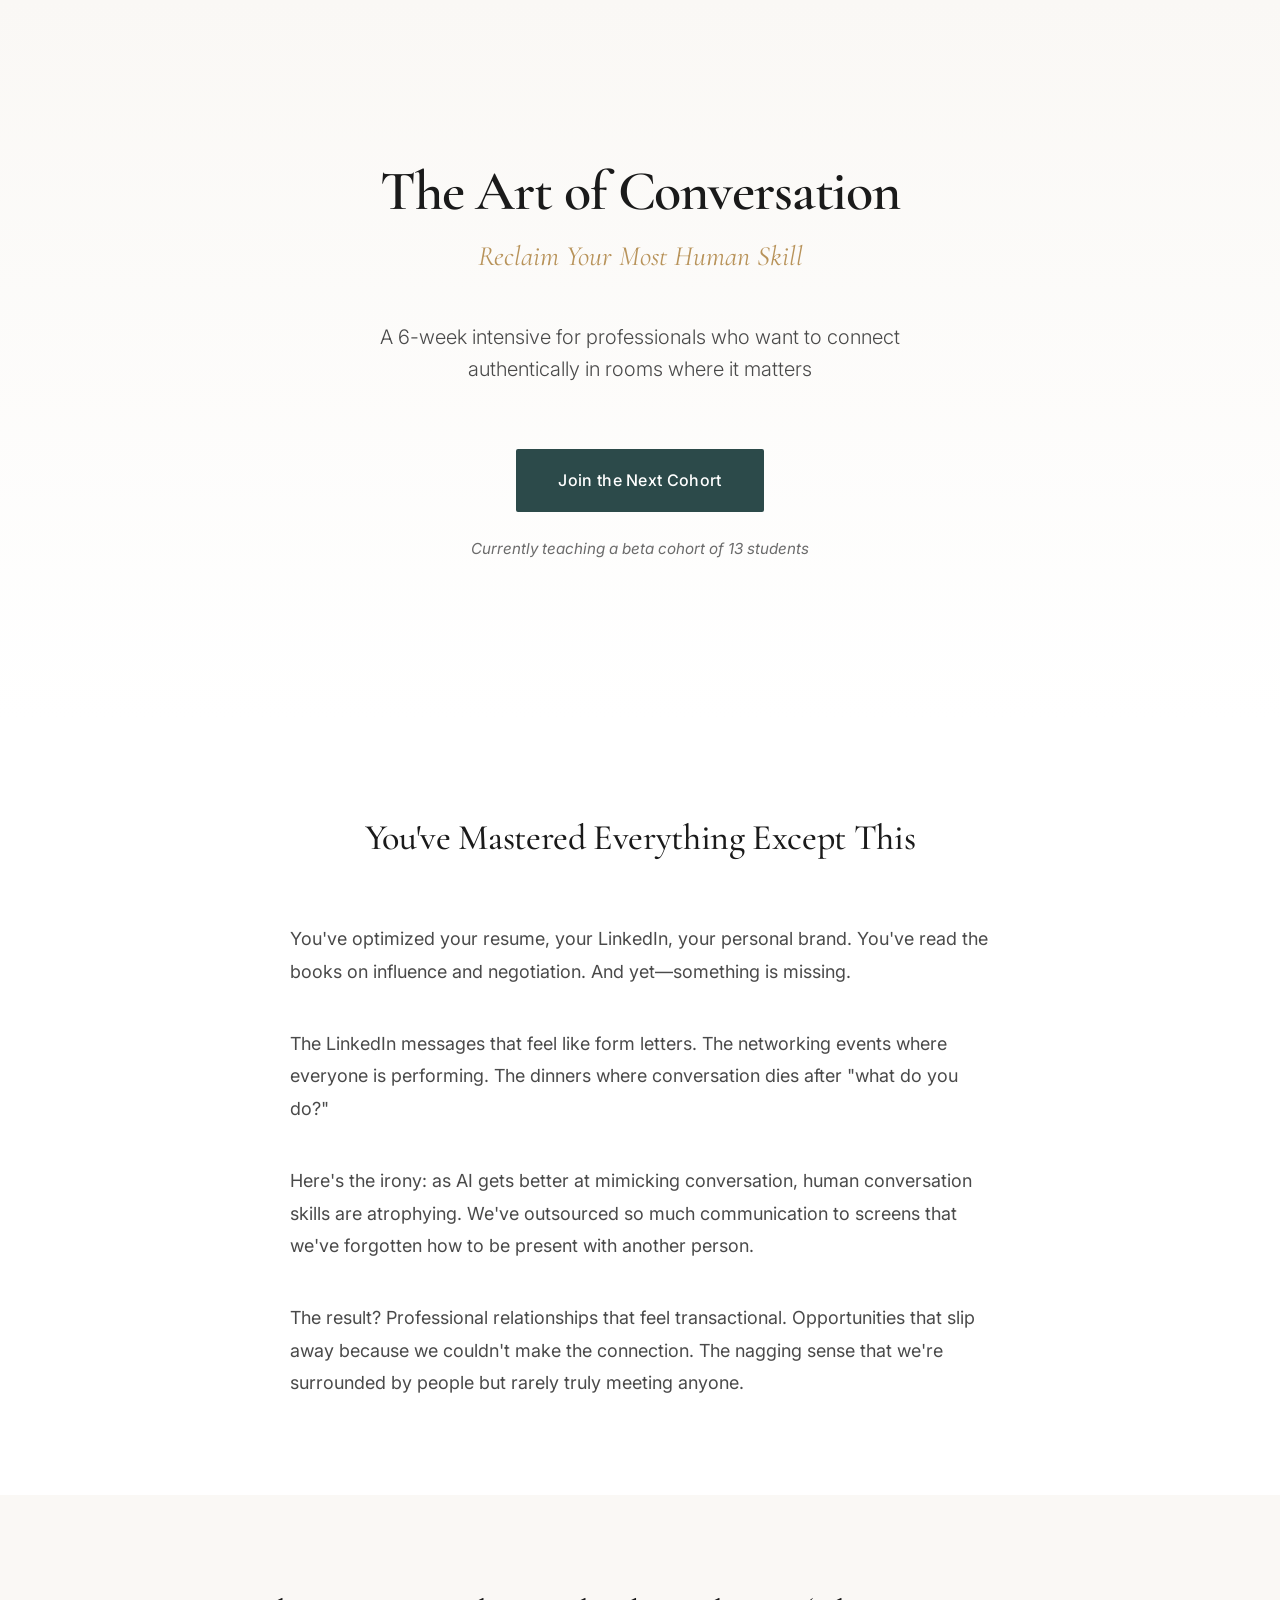
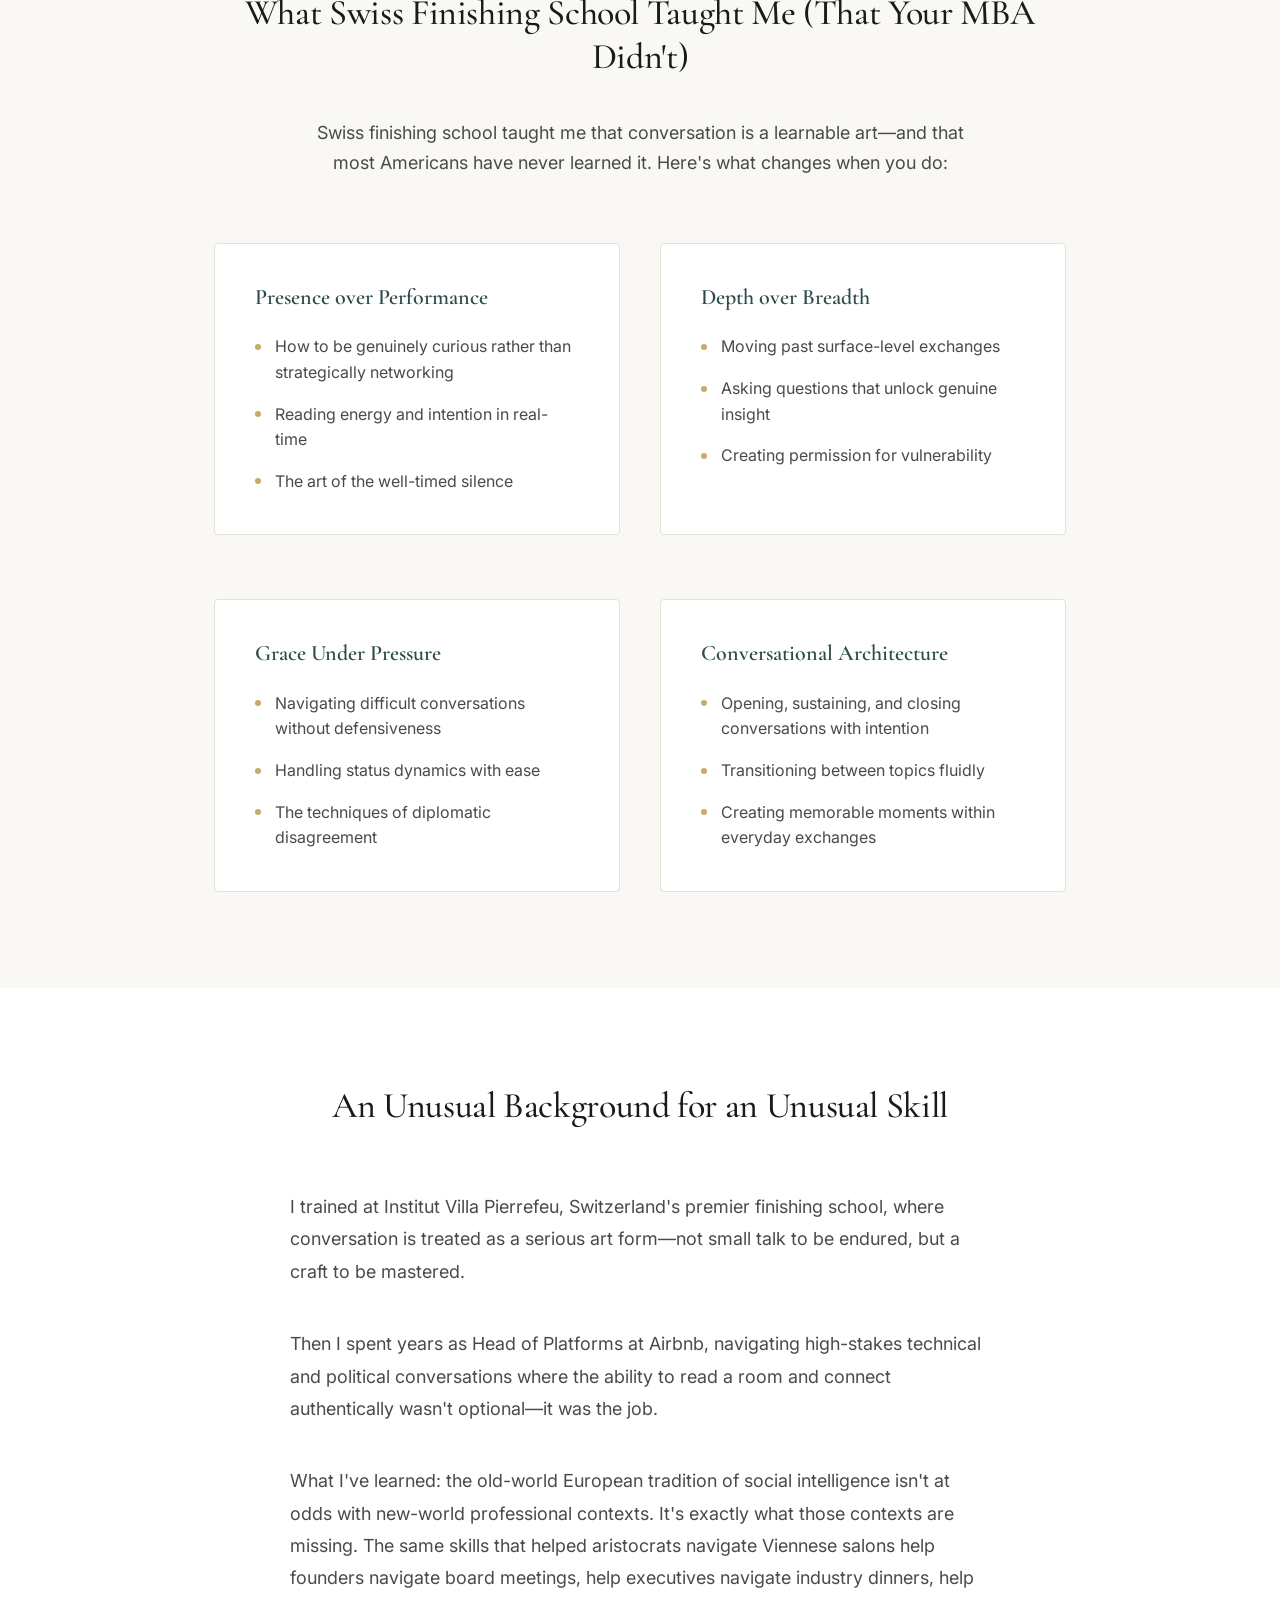
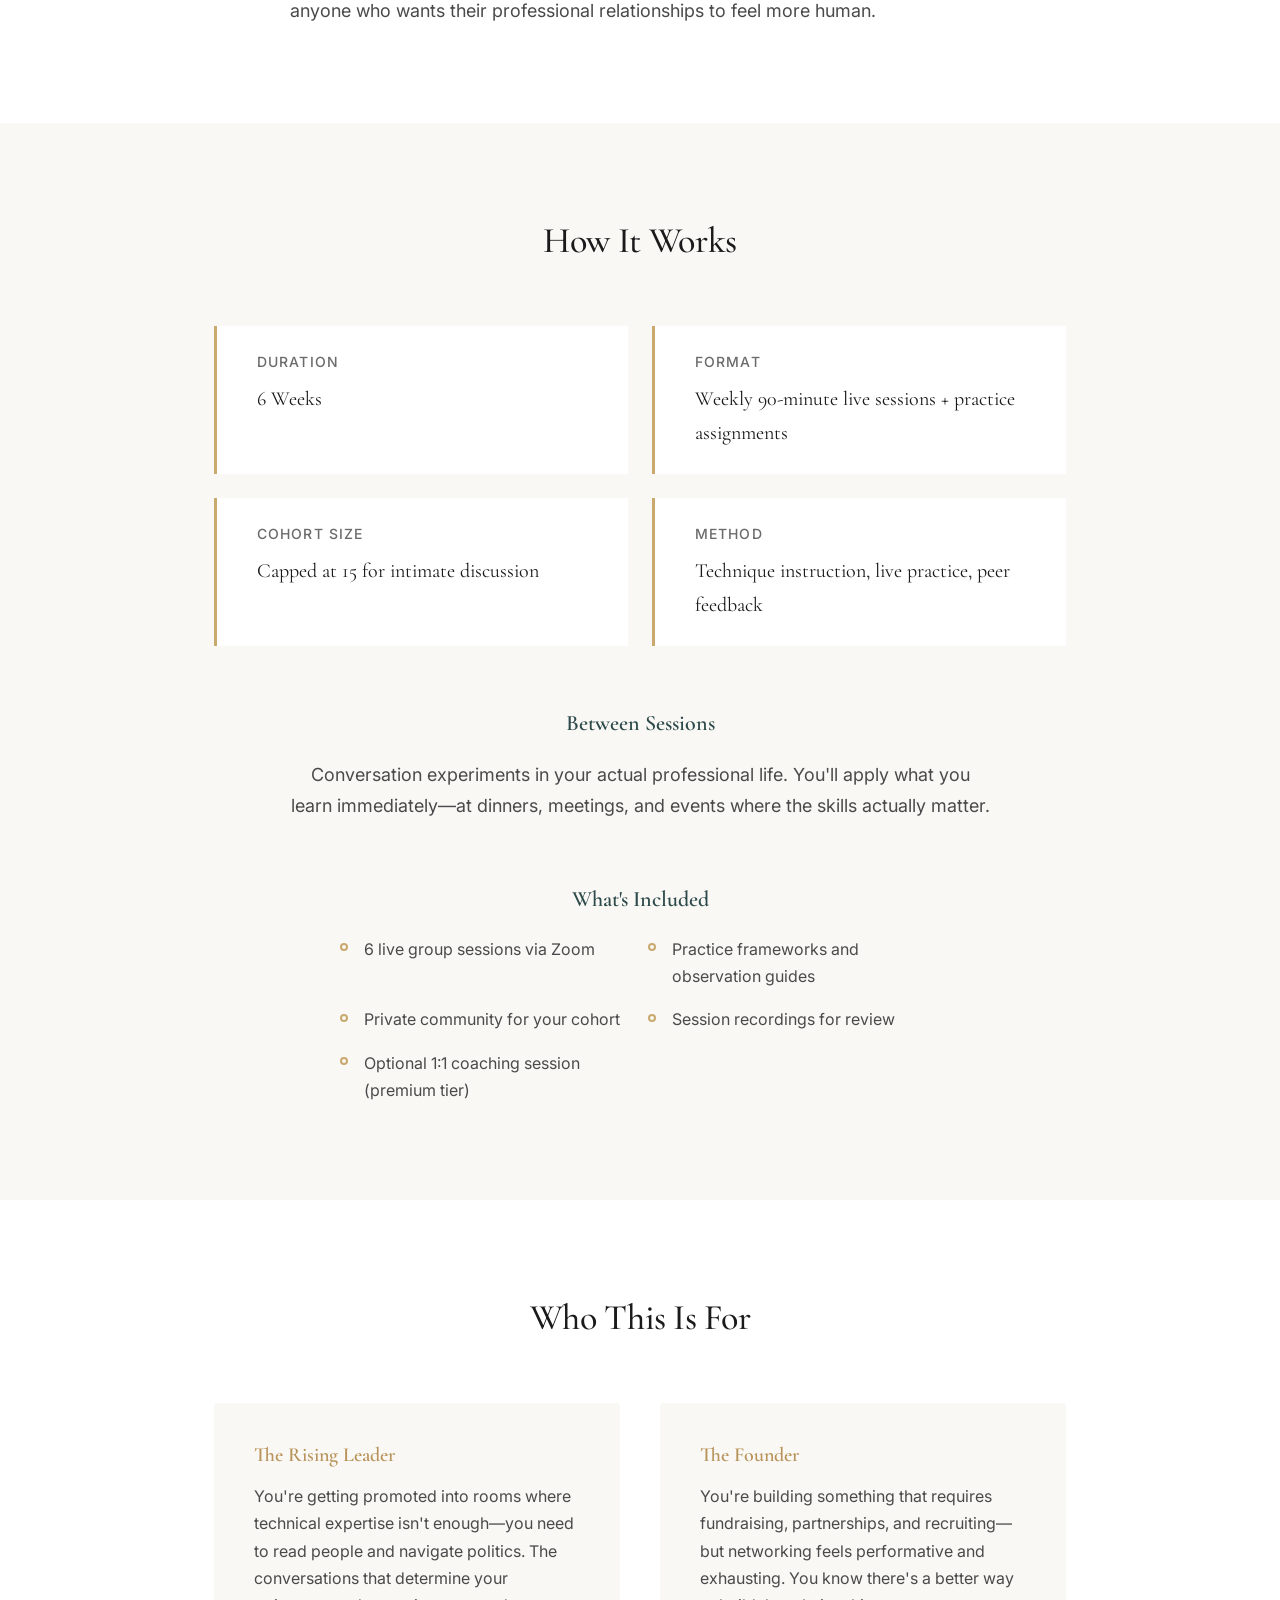
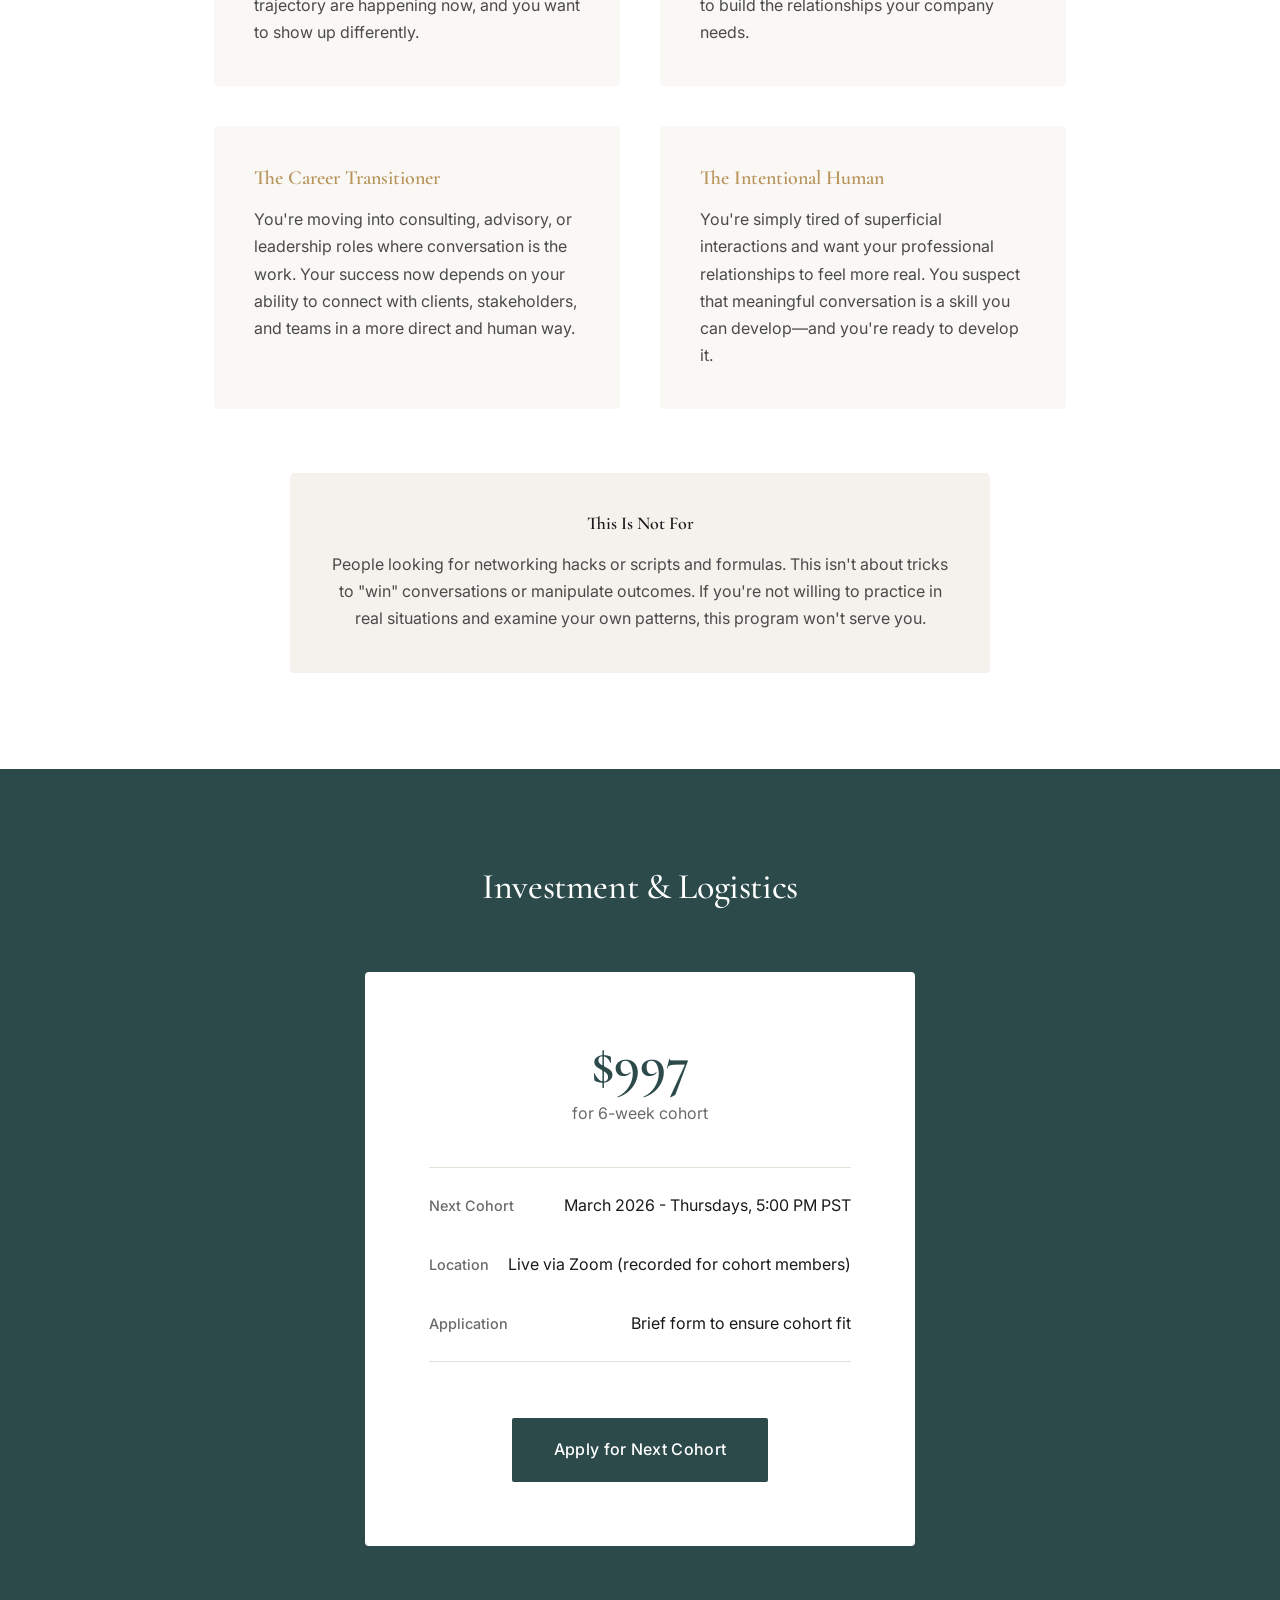
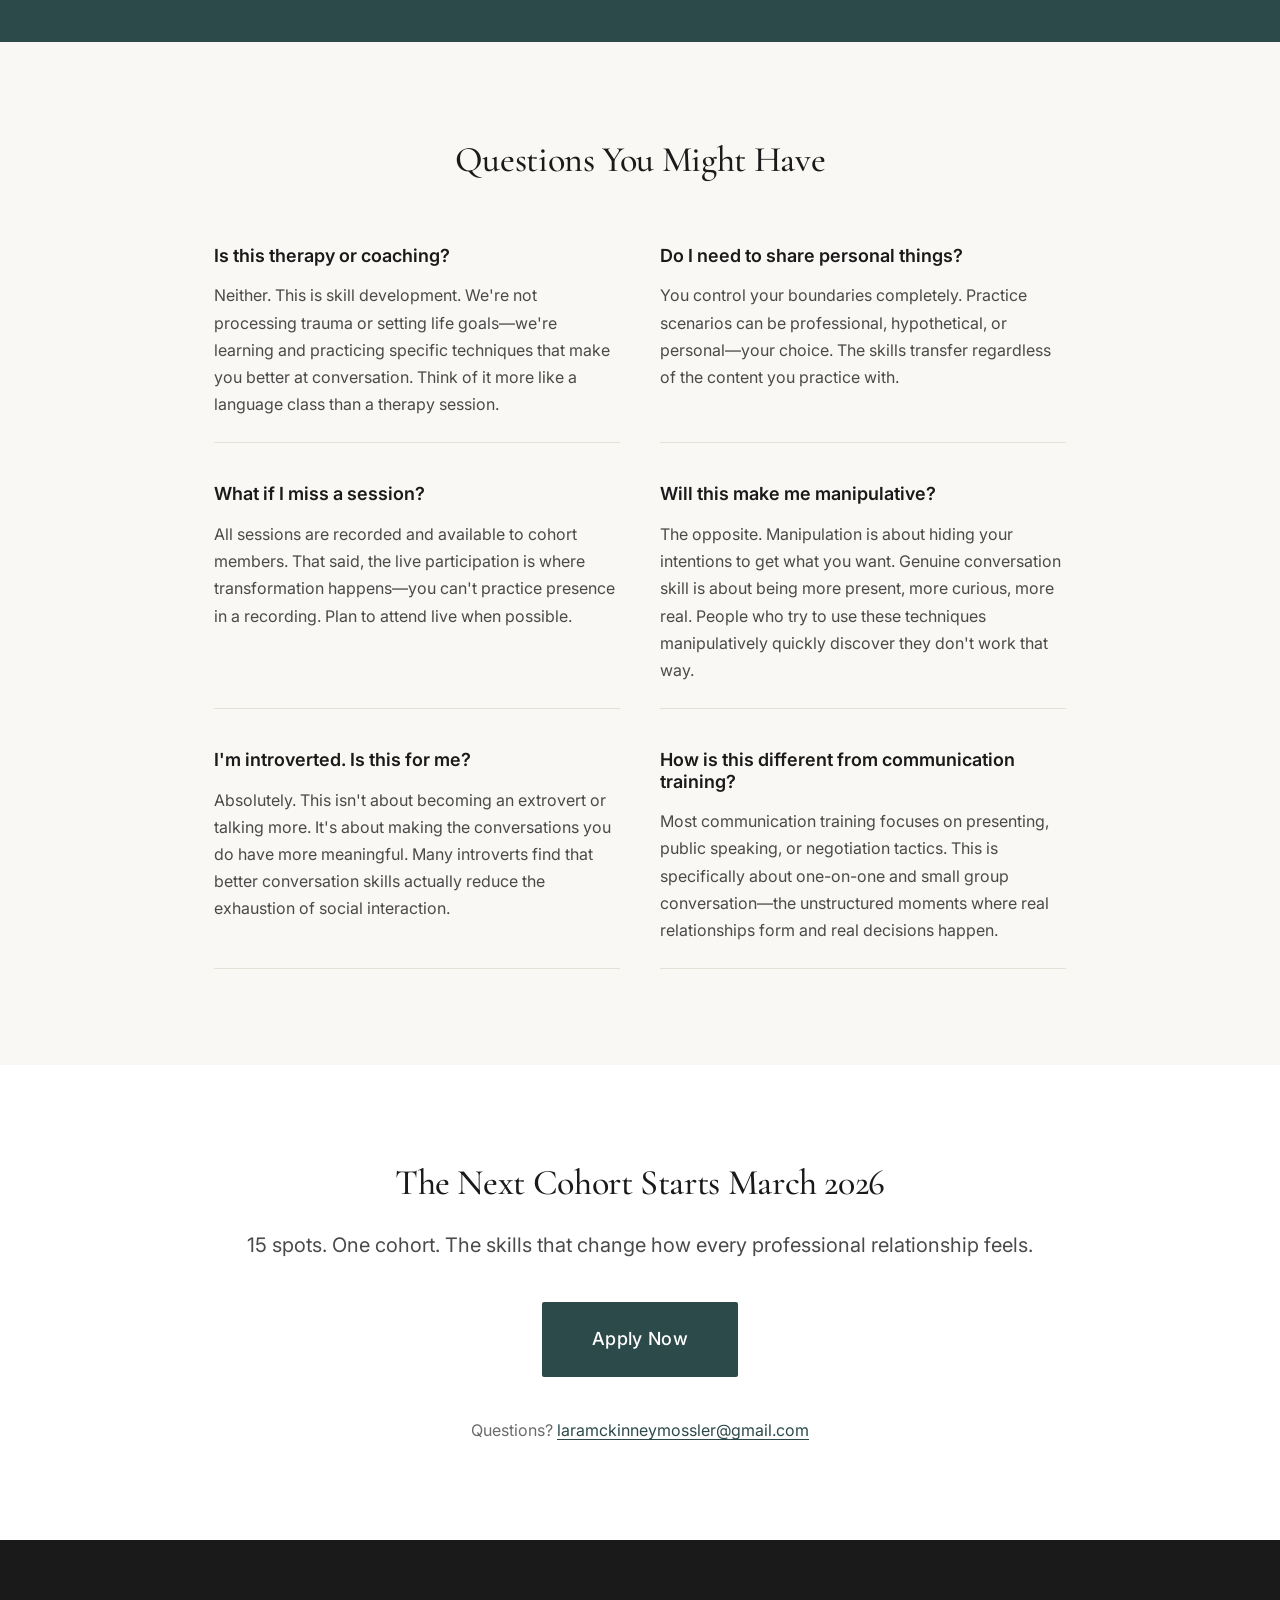
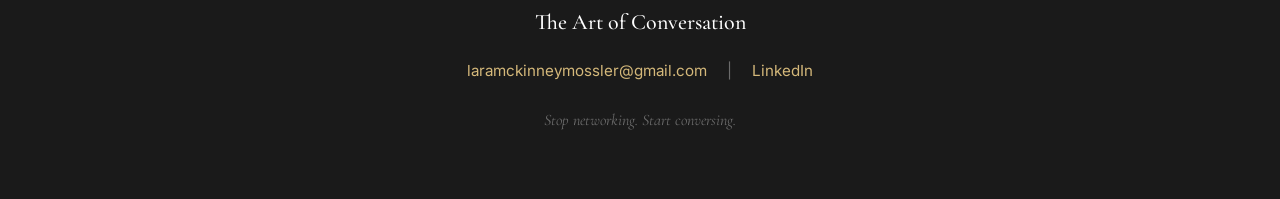
==== commit 753575b8: "Redesign landing page with premium 6-week course positioning Complete overhaul of the landing page t" ====
--- a/index.html
+++ b/index.html
@@ -3,8 +3,11 @@
 <head>
     <meta charset="UTF-8">
     <meta name="viewport" content="width=device-width, initial-scale=1.0">
-    <meta name="description" content="The Art of Conversation - A live, interactive course on confident conversation. Beta cohort now enrolling.">
-    <title>The Art of Conversation - Beta Course</title>
+    <meta name="description" content="The Art of Conversation: A 6-week intensive for professionals who want to connect authentically in rooms where it matters. Learn the conversational skills that Swiss finishing school taught—and your MBA didn't.">
+    <title>The Art of Conversation | Reclaim Your Most Human Skill</title>
+    <link rel="preconnect" href="https://fonts.googleapis.com">
+    <link rel="preconnect" href="https://fonts.gstatic.com" crossorigin>
+    <link href="https://fonts.googleapis.com/css2?family=Cormorant+Garamond:ital,wght@0,400;0,500;0,600;0,700;1,400;1,500&family=Inter:wght@300;400;500;600&display=swap" rel="stylesheet">
     <link rel="stylesheet" href="styles.css">
 </head>
 <body>
@@ -12,237 +15,271 @@
     <section class="hero">
         <div class="container">
             <h1>The Art of Conversation</h1>
-            <p class="subheadline">A live, interactive course on confident conversation - now in beta</p>
-
-            <p class="intro">
-                You know that anxiety before an important dinner? The awkwardness at networking events?
-                The conversations that die after "what do you do?"
-            </p>
-
-            <p class="intro">
-                This isn't about reading tips. It's about practicing with real feedback in a safe space -
-                before the stakes are high.
-            </p>
-
-            <p class="intro-bold">
-                A 4-week beginner course combining video lessons with live practice sessions.
-                Learn to open conversations, connect authentically, and navigate social situations with confidence.
-            </p>
-
-            <div class="beta-box">
-                <h3>🎯 Limited Beta Cohort - January 2026</h3>
-                <ul>
-                    <li>Small group (max 12 students)</li>
-                    <li>Special beta pricing: FREE (regular price will be $499)</li>
-                    <li>Includes all video lessons + 4 live practice sessions</li>
-                    <li>Taught by Lara McKinney Mossler, Swiss finishing school graduate</li>
+            <p class="tagline">Reclaim Your Most Human Skill</p>
+            <p class="subheadline">A 6-week intensive for professionals who want to connect authentically in rooms where it matters</p>
+
+            <a href="https://laramckinneymossler.typeform.com/to/tzTgqAyZ" class="cta-button primary" target="_blank" rel="noopener">Join the Next Cohort</a>
+
+            <p class="social-proof">Currently teaching a beta cohort of 13 students</p>
+        </div>
+    </section>
+
+    <!-- Problem Section -->
+    <section class="problem">
+        <div class="container">
+            <h2>You've Mastered Everything Except This</h2>
+
+            <div class="problem-grid">
+                <div class="problem-item">
+                    <p>You've optimized your resume, your LinkedIn, your personal brand. You've read the books on influence and negotiation. And yet—something is missing.</p>
+                </div>
+
+                <div class="problem-item">
+                    <p>The LinkedIn messages that feel like form letters. The networking events where everyone is performing. The dinners where conversation dies after "what do you do?"</p>
+                </div>
+
+                <div class="problem-item">
+                    <p>Here's the irony: as AI gets better at mimicking conversation, human conversation skills are atrophying. We've outsourced so much communication to screens that we've forgotten how to be present with another person.</p>
+                </div>
+
+                <div class="problem-item">
+                    <p>The result? Professional relationships that feel transactional. Opportunities that slip away because we couldn't make the connection. The nagging sense that we're surrounded by people but rarely truly meeting anyone.</p>
+                </div>
+            </div>
+        </div>
+    </section>
+
+    <!-- Solution Section -->
+    <section class="solution">
+        <div class="container">
+            <h2>What Swiss Finishing School Taught Me (That Your MBA Didn't)</h2>
+            <p class="section-intro">Swiss finishing school taught me that conversation is a learnable art—and that most Americans have never learned it. Here's what changes when you do:</p>
+
+            <div class="curriculum-grid">
+                <div class="curriculum-item">
+                    <h3>Presence over Performance</h3>
+                    <ul>
+                        <li>How to be genuinely curious rather than strategically networking</li>
+                        <li>Reading energy and intention in real-time</li>
+                        <li>The art of the well-timed silence</li>
+                    </ul>
+                </div>
+
+                <div class="curriculum-item">
+                    <h3>Depth over Breadth</h3>
+                    <ul>
+                        <li>Moving past surface-level exchanges</li>
+                        <li>Asking questions that unlock genuine insight</li>
+                        <li>Creating permission for vulnerability</li>
+                    </ul>
+                </div>
+
+                <div class="curriculum-item">
+                    <h3>Grace Under Pressure</h3>
+                    <ul>
+                        <li>Navigating difficult conversations without defensiveness</li>
+                        <li>Handling status dynamics with ease</li>
+                        <li>The techniques of diplomatic disagreement</li>
+                    </ul>
+                </div>
+
+                <div class="curriculum-item">
+                    <h3>Conversational Architecture</h3>
+                    <ul>
+                        <li>Opening, sustaining, and closing conversations with intention</li>
+                        <li>Transitioning between topics fluidly</li>
+                        <li>Creating memorable moments within everyday exchanges</li>
+                    </ul>
+                </div>
+            </div>
+        </div>
+    </section>
+
+    <!-- Authority Section -->
+    <section class="authority">
+        <div class="container">
+            <h2>An Unusual Background for an Unusual Skill</h2>
+
+            <div class="authority-content">
+                <div class="authority-text">
+                    <p>I trained at Institut Villa Pierrefeu, Switzerland's premier finishing school, where conversation is treated as a serious art form—not small talk to be endured, but a craft to be mastered.</p>
+
+                    <p>Then I spent years as Head of Platforms at Airbnb, navigating high-stakes technical and political conversations where the ability to read a room and connect authentically wasn't optional—it was the job.</p>
+
+                    <p>What I've learned: the old-world European tradition of social intelligence isn't at odds with new-world professional contexts. It's exactly what those contexts are missing. The same skills that helped aristocrats navigate Viennese salons help founders navigate board meetings, help executives navigate industry dinners, help anyone who wants their professional relationships to feel more human.</p>
+                </div>
+            </div>
+        </div>
+    </section>
+
+    <!-- How It Works Section -->
+    <section class="how-it-works">
+        <div class="container">
+            <h2>How It Works</h2>
+
+            <div class="format-overview">
+                <div class="format-item">
+                    <span class="format-label">Duration</span>
+                    <span class="format-value">6 Weeks</span>
+                </div>
+                <div class="format-item">
+                    <span class="format-label">Format</span>
+                    <span class="format-value">Weekly 90-minute live sessions + practice assignments</span>
+                </div>
+                <div class="format-item">
+                    <span class="format-label">Cohort Size</span>
+                    <span class="format-value">Capped at 15 for intimate discussion</span>
+                </div>
+                <div class="format-item">
+                    <span class="format-label">Method</span>
+                    <span class="format-value">Technique instruction, live practice, peer feedback</span>
+                </div>
+            </div>
+
+            <div class="between-sessions">
+                <h3>Between Sessions</h3>
+                <p>Conversation experiments in your actual professional life. You'll apply what you learn immediately—at dinners, meetings, and events where the skills actually matter.</p>
+            </div>
+
+            <div class="whats-included">
+                <h3>What's Included</h3>
+                <ul class="included-list">
+                    <li>6 live group sessions via Zoom</li>
+                    <li>Practice frameworks and observation guides</li>
+                    <li>Private community for your cohort</li>
+                    <li>Session recordings for review</li>
+                    <li>Optional 1:1 coaching session (premium tier)</li>
                 </ul>
             </div>
-
-            <div class="cta">
-                <p><strong>Interested?</strong></p>
-                <a href="YOUR_FORM_URL_HERE" class="signup-button" target="_blank" rel="noopener">Apply for Beta Cohort</a>
-                <p class="or-divider">Or reach out directly:</p>
-                <p>📧 <a href="mailto:laramckinneymossler@gmail.com">laramckinneymossler@gmail.com</a></p>
-                <p>💼 <a href="https://www.linkedin.com/in/laramossler/" target="_blank" rel="noopener">DM me on LinkedIn</a></p>
-            </div>
-        </div>
-    </section>
-
-    <!-- What You'll Learn Section -->
-    <section class="curriculum">
-        <div class="container">
-            <h2>Four Weeks to Confident Conversation</h2>
-
-            <div class="week">
-                <h3>Week 1: Opening</h3>
-                <p class="week-tagline">Learn to start conversations that invite connection</p>
-                <ul>
-                    <li>Master presence and first impressions</li>
-                    <li>Craft open-ended questions</li>
-                    <li>Read the room before you speak</li>
-                </ul>
-            </div>
-
-            <div class="week">
-                <h3>Week 2: Connecting</h3>
-                <p class="week-tagline">Build rapport through active listening</p>
-                <ul>
-                    <li>Move beyond small talk</li>
-                    <li>Balance speaking and listening</li>
-                    <li>Find common ground naturally</li>
-                </ul>
-            </div>
-
-            <div class="week">
-                <h3>Week 3: Making Introductions</h3>
-                <p class="week-tagline">Introduce yourself and others with grace</p>
-                <ul>
-                    <li>The gracious self-introduction</li>
-                    <li>Introducing others effectively</li>
-                    <li>Handle forgotten names without awkwardness</li>
-                </ul>
-            </div>
-
-            <div class="week">
-                <h3>Week 4: Practice & Polish</h3>
-                <p class="week-tagline">Put it all together in real scenarios</p>
-                <ul>
-                    <li>Live practice with feedback</li>
-                    <li>Common challenging situations</li>
-                    <li>Your personal conversation style</li>
-                </ul>
-            </div>
-
-            <div class="format-box">
-                <h4>Format:</h4>
-                <ul>
-                    <li>Short video lessons (10-15 min each, watch at your pace)</li>
-                    <li>4 live small-group practice sessions (1 per week, ~60 min)</li>
-                    <li>Real-time feedback from instructor</li>
-                    <li>Practice scenarios: meeting people at events, dinner conversations, networking</li>
-                </ul>
-            </div>
-        </div>
-    </section>
-
-    <!-- Why This Works Section -->
-    <section class="why-works">
-        <div class="container">
-            <h2>Practice Makes Confident</h2>
-
-            <div class="reason">
-                <h3>Safe to Be Awkward</h3>
-                <p>This is where you make mistakes and learn from them - not at your partner's boss's dinner.</p>
-            </div>
-
-            <div class="reason">
-                <h3>Real Feedback</h3>
-                <p>Books can't tell you what YOU specifically need to work on. Live feedback can.</p>
-            </div>
-
-            <div class="reason">
-                <h3>Small Groups</h3>
-                <p>Max 4-6 people per practice session. Everyone gets personal attention and coaching.</p>
-            </div>
-        </div>
-    </section>
-
-    <!-- About Section -->
-    <section class="about">
-        <div class="container">
-            <h2>Taught by Lara McKinney Mossler</h2>
-            <div class="about-content">
-                <!-- Add your photo here with: <img src="your-photo.jpg" alt="Lara McKinney Mossler" class="instructor-photo"> -->
-                <p>
-                    I trained at Institut Villa Pierrefeu, Switzerland's premier finishing school,
-                    because I wanted to feel confident in any room I walked into. What I learned:
-                    conversation isn't about performing - it's about presence, listening, and making
-                    others feel valued. Now I teach these skills to people who want to connect with confidence.
-                </p>
-            </div>
-        </div>
-    </section>
-
-    <!-- Beta Details Section -->
-    <section class="beta-details">
-        <div class="container">
-            <h2>Beta Cohort Details</h2>
-
-            <div class="detail-group">
-                <h3>What Beta Means:</h3>
-                <ul>
-                    <li>You'll get the full course completely FREE</li>
-                    <li>Small, intimate group (max 12 students)</li>
-                    <li>Your feedback will shape the final version</li>
-                    <li>More instructor access than regular students will get</li>
-                </ul>
-            </div>
-
-            <div class="detail-group">
-                <h3>Dates:</h3>
-                <ul>
-                    <li>Course runs: January 29, 2026 - February 26, 2026</li>
-                    <li>Live sessions: Schedule to be determined - a poll will be sent to enrolled students</li>
-                    <li>Can't make it live? Sessions recorded</li>
-                </ul>
-            </div>
-
-            <div class="detail-group">
-                <h3>Investment:</h3>
-                <p class="pricing"><strong>FREE</strong> for the complete 4-week experience</p>
-                <p class="regular-price">(Regular price will be $499 when we launch publicly)</p>
-            </div>
-
-            <div class="detail-group">
-                <h3>What's Included:</h3>
-                <ul>
-                    <li>All video lessons (lifetime access)</li>
-                    <li>4 live practice sessions</li>
-                    <li>Personalized feedback</li>
-                    <li>Course materials and guides</li>
-                    <li>Community access</li>
-                </ul>
-            </div>
-        </div>
-    </section>
-
-    <!-- How to Join Section -->
-    <section class="how-to-join">
-        <div class="container">
-            <h2>Ready to Join the Beta?</h2>
-
-            <p class="join-intro">
-                I'm keeping this beta cohort small and personal. If you're interested, just reach out.
-            </p>
-
-            <a href="YOUR_FORM_URL_HERE" class="signup-button" target="_blank" rel="noopener">Apply for Beta Cohort</a>
-
-            <p class="or-divider">Or reach out directly:</p>
-
-            <div class="contact-options">
-                <p>📧 Email: <a href="mailto:laramckinneymossler@gmail.com">laramckinneymossler@gmail.com</a></p>
-                <p>💼 LinkedIn: <a href="https://www.linkedin.com/in/laramossler/" target="_blank" rel="noopener">linkedin.com/in/laramossler</a> - send me a DM</p>
-                <p>💬 Or comment on the LinkedIn post that brought you here</p>
-            </div>
-
-            <div class="next-steps">
-                <h3>What happens next:</h3>
-                <p>I'll send you details about the beta, answer any questions, and if it's a good fit, get you enrolled.</p>
-            </div>
-
-            <p class="limited-spots">
-                <small>Spots are limited to 12 students to keep practice sessions intimate.
-                If this cohort fills, I'll add you to the waitlist for the next one.</small>
-            </p>
+        </div>
+    </section>
+
+    <!-- Who This Is For Section -->
+    <section class="who-for">
+        <div class="container">
+            <h2>Who This Is For</h2>
+
+            <div class="persona-grid">
+                <div class="persona">
+                    <h3>The Rising Leader</h3>
+                    <p>You're getting promoted into rooms where technical expertise isn't enough—you need to read people and navigate politics. The conversations that determine your trajectory are happening now, and you want to show up differently.</p>
+                </div>
+
+                <div class="persona">
+                    <h3>The Founder</h3>
+                    <p>You're building something that requires fundraising, partnerships, and recruiting—but networking feels performative and exhausting. You know there's a better way to build the relationships your company needs.</p>
+                </div>
+
+                <div class="persona">
+                    <h3>The Career Transitioner</h3>
+                    <p>You're moving into consulting, advisory, or leadership roles where conversation is the work. Your success now depends on your ability to connect with clients, stakeholders, and teams in a more direct and human way.</p>
+                </div>
+
+                <div class="persona">
+                    <h3>The Intentional Human</h3>
+                    <p>You're simply tired of superficial interactions and want your professional relationships to feel more real. You suspect that meaningful conversation is a skill you can develop—and you're ready to develop it.</p>
+                </div>
+            </div>
+
+            <div class="not-for">
+                <h3>This Is Not For</h3>
+                <p>People looking for networking hacks or scripts and formulas. This isn't about tricks to "win" conversations or manipulate outcomes. If you're not willing to practice in real situations and examine your own patterns, this program won't serve you.</p>
+            </div>
+        </div>
+    </section>
+
+    <!-- Pricing Section -->
+    <section class="pricing">
+        <div class="container">
+            <h2>Investment & Logistics</h2>
+
+            <div class="pricing-card">
+                <div class="price">
+                    <span class="price-amount">$997</span>
+                    <span class="price-label">for 6-week cohort</span>
+                </div>
+
+                <div class="logistics">
+                    <div class="logistics-item">
+                        <span class="logistics-label">Next Cohort</span>
+                        <span class="logistics-value">March 2026 - Thursdays, 5:00 PM PST</span>
+                    </div>
+                    <div class="logistics-item">
+                        <span class="logistics-label">Location</span>
+                        <span class="logistics-value">Live via Zoom (recorded for cohort members)</span>
+                    </div>
+                    <div class="logistics-item">
+                        <span class="logistics-label">Application</span>
+                        <span class="logistics-value">Brief form to ensure cohort fit</span>
+                    </div>
+                </div>
+
+                <a href="https://laramckinneymossler.typeform.com/to/tzTgqAyZ" class="cta-button primary" target="_blank" rel="noopener">Apply for Next Cohort</a>
+            </div>
         </div>
     </section>
 
     <!-- FAQ Section -->
     <section class="faq">
         <div class="container">
-            <div class="faq-item">
-                <h3>What if I can't make the live sessions?</h3>
-                <p>They're all recorded. But the live practice is where the magic happens, so try to attend when you can.</p>
-            </div>
-
-            <div class="faq-item">
-                <h3>What if I'm really shy?</h3>
-                <p>Perfect. This course is designed for you. We start small and build gradually.</p>
-            </div>
-
-            <div class="faq-item">
-                <h3>Do I need experience?</h3>
-                <p>None. This is beginner level - start wherever you are.</p>
-            </div>
+            <h2>Questions You Might Have</h2>
+
+            <div class="faq-grid">
+                <div class="faq-item">
+                    <h3>Is this therapy or coaching?</h3>
+                    <p>Neither. This is skill development. We're not processing trauma or setting life goals—we're learning and practicing specific techniques that make you better at conversation. Think of it more like a language class than a therapy session.</p>
+                </div>
+
+                <div class="faq-item">
+                    <h3>Do I need to share personal things?</h3>
+                    <p>You control your boundaries completely. Practice scenarios can be professional, hypothetical, or personal—your choice. The skills transfer regardless of the content you practice with.</p>
+                </div>
+
+                <div class="faq-item">
+                    <h3>What if I miss a session?</h3>
+                    <p>All sessions are recorded and available to cohort members. That said, the live participation is where transformation happens—you can't practice presence in a recording. Plan to attend live when possible.</p>
+                </div>
+
+                <div class="faq-item">
+                    <h3>Will this make me manipulative?</h3>
+                    <p>The opposite. Manipulation is about hiding your intentions to get what you want. Genuine conversation skill is about being more present, more curious, more real. People who try to use these techniques manipulatively quickly discover they don't work that way.</p>
+                </div>
+
+                <div class="faq-item">
+                    <h3>I'm introverted. Is this for me?</h3>
+                    <p>Absolutely. This isn't about becoming an extrovert or talking more. It's about making the conversations you do have more meaningful. Many introverts find that better conversation skills actually reduce the exhaustion of social interaction.</p>
+                </div>
+
+                <div class="faq-item">
+                    <h3>How is this different from communication training?</h3>
+                    <p>Most communication training focuses on presenting, public speaking, or negotiation tactics. This is specifically about one-on-one and small group conversation—the unstructured moments where real relationships form and real decisions happen.</p>
+                </div>
+            </div>
+        </div>
+    </section>
+
+    <!-- Final CTA Section -->
+    <section class="final-cta">
+        <div class="container">
+            <h2>The Next Cohort Starts March 2026</h2>
+            <p class="cta-text">15 spots. One cohort. The skills that change how every professional relationship feels.</p>
+
+            <a href="https://laramckinneymossler.typeform.com/to/tzTgqAyZ" class="cta-button primary large" target="_blank" rel="noopener">Apply Now</a>
+
+            <p class="questions">Questions? <a href="mailto:laramckinneymossler@gmail.com">laramckinneymossler@gmail.com</a></p>
         </div>
     </section>
 
     <!-- Footer -->
     <footer>
         <div class="container">
-            <p>The Art of Conversation - Beta Course</p>
-            <p>📧 <a href="mailto:laramckinneymossler@gmail.com">laramckinneymossler@gmail.com</a> | 💼 <a href="https://www.linkedin.com/in/laramossler/" target="_blank" rel="noopener">LinkedIn</a></p>
+            <p class="footer-title">The Art of Conversation</p>
+            <p class="footer-contact">
+                <a href="mailto:laramckinneymossler@gmail.com">laramckinneymossler@gmail.com</a>
+                <span class="separator">|</span>
+                <a href="https://www.linkedin.com/in/laramossler/" target="_blank" rel="noopener">LinkedIn</a>
+            </p>
+            <p class="footer-tagline">Stop networking. Start conversing.</p>
         </div>
     </footer>
 </body>
--- a/styles.css
+++ b/styles.css
@@ -1,478 +1,805 @@
-/* Reset and Base Styles */
-* {
+/* ================================================
+   The Art of Conversation - Landing Page Styles
+   Sophisticated, minimal, European-influenced aesthetic
+   ================================================ */
+
+/* CSS Custom Properties */
+:root {
+    /* Colors - Muted, warm palette */
+    --color-cream: #FAF8F5;
+    --color-cream-dark: #F5F2ED;
+    --color-gold: #C9A96E;
+    --color-gold-light: #D4B87A;
+    --color-gold-dark: #B8935A;
+    --color-green-deep: #2C4A4A;
+    --color-green-darker: #1E3535;
+    --color-text-primary: #1A1A1A;
+    --color-text-secondary: #4A4A4A;
+    --color-text-muted: #6B6B6B;
+    --color-border: #E5E0D8;
+    --color-white: #FFFFFF;
+
+    /* Typography */
+    --font-serif: 'Cormorant Garamond', Georgia, 'Times New Roman', serif;
+    --font-sans: 'Inter', -apple-system, BlinkMacSystemFont, 'Segoe UI', sans-serif;
+
+    /* Spacing */
+    --space-xs: 0.5rem;
+    --space-sm: 1rem;
+    --space-md: 1.5rem;
+    --space-lg: 2.5rem;
+    --space-xl: 4rem;
+    --space-xxl: 6rem;
+
+    /* Container */
+    --container-max: 900px;
+    --container-narrow: 700px;
+}
+
+/* Reset and Base */
+*, *::before, *::after {
     margin: 0;
     padding: 0;
     box-sizing: border-box;
 }
 
+html {
+    font-size: 16px;
+    scroll-behavior: smooth;
+}
+
 body {
-    font-family: -apple-system, BlinkMacSystemFont, 'Segoe UI', 'Helvetica Neue', Arial, sans-serif;
-    line-height: 1.6;
-    color: #333;
-    background-color: #fff;
-}
-
-/* Container */
-.container {
-    max-width: 800px;
-    margin: 0 auto;
-    padding: 0 20px;
+    font-family: var(--font-sans);
+    font-weight: 400;
+    line-height: 1.7;
+    color: var(--color-text-primary);
+    background-color: var(--color-white);
+    -webkit-font-smoothing: antialiased;
+    -moz-osx-font-smoothing: grayscale;
 }
 
 /* Typography */
+h1, h2, h3 {
+    font-family: var(--font-serif);
+    font-weight: 500;
+    line-height: 1.2;
+    color: var(--color-text-primary);
+}
+
 h1 {
-    font-size: 3rem;
-    font-weight: 700;
-    margin-bottom: 1rem;
-    color: #1a1a1a;
-    line-height: 1.2;
+    font-size: 3.5rem;
+    font-weight: 600;
+    letter-spacing: -0.02em;
 }
 
 h2 {
-    font-size: 2.2rem;
-    font-weight: 600;
-    margin-bottom: 2rem;
-    color: #1a1a1a;
-    line-height: 1.3;
+    font-size: 2.25rem;
+    margin-bottom: var(--space-lg);
+    letter-spacing: -0.01em;
 }
 
 h3 {
     font-size: 1.5rem;
     font-weight: 600;
-    margin-bottom: 0.75rem;
-    color: #2c5f5f;
-}
-
-h4 {
-    font-size: 1.2rem;
-    font-weight: 600;
-    margin-bottom: 0.5rem;
-    color: #1a1a1a;
+    margin-bottom: var(--space-sm);
+    color: var(--color-green-deep);
 }
 
 p {
-    margin-bottom: 1rem;
-    font-size: 1.1rem;
+    font-size: 1.125rem;
+    margin-bottom: var(--space-md);
+    color: var(--color-text-secondary);
 }
 
 a {
-    color: #2c5f5f;
+    color: var(--color-green-deep);
     text-decoration: none;
-    transition: color 0.3s ease;
+    transition: color 0.2s ease;
 }
 
 a:hover {
-    color: #1a4040;
-    text-decoration: underline;
+    color: var(--color-gold-dark);
 }
 
 ul {
-    list-style-position: inside;
-    margin-bottom: 1rem;
-}
-
-li {
-    margin-bottom: 0.5rem;
-    font-size: 1.05rem;
+    list-style: none;
+}
+
+/* Container */
+.container {
+    max-width: var(--container-max);
+    margin: 0 auto;
+    padding: 0 var(--space-md);
 }
 
 /* Sections */
 section {
-    padding: 4rem 0;
-    border-bottom: 1px solid #e5e5e5;
-}
-
-section:last-of-type {
-    border-bottom: none;
-}
-
-/* Hero Section */
+    padding: var(--space-xxl) 0;
+}
+
+/* ================================================
+   Hero Section
+   ================================================ */
 .hero {
-    padding: 5rem 0 4rem;
-    background: linear-gradient(135deg, #f8fafa 0%, #ffffff 100%);
-}
-
-.subheadline {
-    font-size: 1.4rem;
-    color: #555;
-    margin-bottom: 2rem;
+    min-height: 80vh;
+    display: flex;
+    align-items: center;
+    justify-content: center;
+    text-align: center;
+    padding: var(--space-xxl) 0;
+    background: linear-gradient(180deg, var(--color-cream) 0%, var(--color-white) 100%);
+}
+
+.hero h1 {
+    margin-bottom: var(--space-xs);
+}
+
+.hero .tagline {
+    font-family: var(--font-serif);
+    font-size: 1.75rem;
+    font-style: italic;
     font-weight: 400;
-}
-
-.intro {
-    font-size: 1.15rem;
-    line-height: 1.7;
-    color: #444;
-}
-
-.intro-bold {
-    font-size: 1.2rem;
+    color: var(--color-gold-dark);
+    margin-bottom: var(--space-lg);
+}
+
+.hero .subheadline {
+    font-size: 1.25rem;
+    font-weight: 300;
+    color: var(--color-text-secondary);
+    max-width: 600px;
+    margin: 0 auto var(--space-xl);
+    line-height: 1.6;
+}
+
+.hero .social-proof {
+    font-size: 0.95rem;
+    font-style: italic;
+    color: var(--color-text-muted);
+    margin-top: var(--space-md);
+    margin-bottom: 0;
+}
+
+/* CTA Buttons */
+.cta-button {
+    display: inline-block;
+    font-family: var(--font-sans);
+    font-size: 1rem;
     font-weight: 500;
-    line-height: 1.7;
-    color: #1a1a1a;
-    margin: 2rem 0;
-}
-
-/* Beta Box */
-.beta-box {
-    background-color: #f0f7f7;
-    border-left: 4px solid #2c5f5f;
-    padding: 2rem;
-    margin: 2.5rem 0;
+    letter-spacing: 0.02em;
+    padding: 1rem 2.5rem;
+    border-radius: 2px;
+    transition: all 0.3s ease;
+    cursor: pointer;
+    text-decoration: none;
+}
+
+.cta-button.primary {
+    background-color: var(--color-green-deep);
+    color: var(--color-white);
+    border: 2px solid var(--color-green-deep);
+}
+
+.cta-button.primary:hover {
+    background-color: var(--color-green-darker);
+    border-color: var(--color-green-darker);
+    color: var(--color-white);
+    transform: translateY(-2px);
+    box-shadow: 0 4px 20px rgba(44, 74, 74, 0.2);
+}
+
+.cta-button.large {
+    font-size: 1.125rem;
+    padding: 1.25rem 3rem;
+}
+
+/* ================================================
+   Problem Section
+   ================================================ */
+.problem {
+    background-color: var(--color-white);
+}
+
+.problem h2 {
+    text-align: center;
+    margin-bottom: var(--space-xl);
+}
+
+.problem-grid {
+    max-width: var(--container-narrow);
+    margin: 0 auto;
+}
+
+.problem-item {
+    margin-bottom: var(--space-lg);
+}
+
+.problem-item:last-child {
+    margin-bottom: 0;
+}
+
+.problem-item p {
+    font-size: 1.125rem;
+    line-height: 1.8;
+    color: var(--color-text-secondary);
+    margin-bottom: 0;
+}
+
+/* ================================================
+   Solution Section
+   ================================================ */
+.solution {
+    background-color: var(--color-cream);
+}
+
+.solution h2 {
+    text-align: center;
+}
+
+.solution .section-intro {
+    text-align: center;
+    max-width: 650px;
+    margin: 0 auto var(--space-xl);
+    font-size: 1.125rem;
+    color: var(--color-text-secondary);
+}
+
+.curriculum-grid {
+    display: grid;
+    grid-template-columns: repeat(2, 1fr);
+    gap: var(--space-xl) var(--space-lg);
+}
+
+.curriculum-item {
+    padding: var(--space-lg);
+    background-color: var(--color-white);
     border-radius: 4px;
-}
-
-.beta-box h3 {
-    color: #1a1a1a;
-    margin-bottom: 1rem;
-}
-
-.beta-box ul {
-    list-style: none;
-}
-
-.beta-box li {
+    border: 1px solid var(--color-border);
+}
+
+.curriculum-item h3 {
+    font-size: 1.375rem;
+    margin-bottom: var(--space-md);
+    color: var(--color-green-deep);
+}
+
+.curriculum-item ul {
+    margin: 0;
+}
+
+.curriculum-item li {
+    font-size: 1rem;
+    color: var(--color-text-secondary);
+    margin-bottom: var(--space-sm);
+    padding-left: 1.25rem;
+    position: relative;
+    line-height: 1.6;
+}
+
+.curriculum-item li:last-child {
+    margin-bottom: 0;
+}
+
+.curriculum-item li::before {
+    content: "";
+    position: absolute;
+    left: 0;
+    top: 0.6rem;
+    width: 6px;
+    height: 6px;
+    background-color: var(--color-gold);
+    border-radius: 50%;
+}
+
+/* ================================================
+   Authority Section
+   ================================================ */
+.authority {
+    background-color: var(--color-white);
+}
+
+.authority h2 {
+    text-align: center;
+    margin-bottom: var(--space-xl);
+}
+
+.authority-content {
+    max-width: var(--container-narrow);
+    margin: 0 auto;
+}
+
+.authority-text p {
+    font-size: 1.125rem;
+    line-height: 1.8;
+    color: var(--color-text-secondary);
+    margin-bottom: var(--space-lg);
+}
+
+.authority-text p:last-child {
+    margin-bottom: 0;
+}
+
+/* ================================================
+   How It Works Section
+   ================================================ */
+.how-it-works {
+    background-color: var(--color-cream);
+}
+
+.how-it-works h2 {
+    text-align: center;
+    margin-bottom: var(--space-xl);
+}
+
+.format-overview {
+    display: grid;
+    grid-template-columns: repeat(2, 1fr);
+    gap: var(--space-md);
+    margin-bottom: var(--space-xl);
+}
+
+.format-item {
+    padding: var(--space-md) var(--space-lg);
+    background-color: var(--color-white);
+    border-left: 3px solid var(--color-gold);
+}
+
+.format-label {
+    display: block;
+    font-size: 0.875rem;
+    font-weight: 500;
+    text-transform: uppercase;
+    letter-spacing: 0.08em;
+    color: var(--color-text-muted);
+    margin-bottom: var(--space-xs);
+}
+
+.format-value {
+    display: block;
+    font-family: var(--font-serif);
+    font-size: 1.25rem;
+    color: var(--color-text-primary);
+}
+
+.between-sessions,
+.whats-included {
+    max-width: var(--container-narrow);
+    margin: 0 auto var(--space-xl);
+}
+
+.between-sessions:last-child,
+.whats-included:last-child {
+    margin-bottom: 0;
+}
+
+.between-sessions h3,
+.whats-included h3 {
+    font-size: 1.375rem;
+    margin-bottom: var(--space-md);
+    text-align: center;
+}
+
+.between-sessions p {
+    text-align: center;
+    color: var(--color-text-secondary);
+    margin-bottom: 0;
+}
+
+.included-list {
+    display: grid;
+    grid-template-columns: repeat(2, 1fr);
+    gap: var(--space-sm);
+    max-width: 600px;
+    margin: 0 auto;
+}
+
+.included-list li {
+    font-size: 1rem;
+    color: var(--color-text-secondary);
     padding-left: 1.5rem;
     position: relative;
 }
 
-.beta-box li:before {
-    content: "✓";
+.included-list li::before {
+    content: "";
     position: absolute;
     left: 0;
-    color: #2c5f5f;
-    font-weight: bold;
-}
-
-/* CTA */
-.cta {
-    margin-top: 2.5rem;
-    padding: 2rem;
-    background-color: #fff;
-    border: 2px solid #2c5f5f;
+    top: 0.45rem;
+    width: 8px;
+    height: 8px;
+    border: 2px solid var(--color-gold);
+    border-radius: 50%;
+}
+
+/* ================================================
+   Who This Is For Section
+   ================================================ */
+.who-for {
+    background-color: var(--color-white);
+}
+
+.who-for h2 {
+    text-align: center;
+    margin-bottom: var(--space-xl);
+}
+
+.persona-grid {
+    display: grid;
+    grid-template-columns: repeat(2, 1fr);
+    gap: var(--space-lg);
+    margin-bottom: var(--space-xl);
+}
+
+.persona {
+    padding: var(--space-lg);
+    background-color: var(--color-cream);
     border-radius: 4px;
-    text-align: center;
-}
-
-.cta p {
-    margin-bottom: 0.5rem;
-    font-size: 1.15rem;
-}
-
-.cta a {
+}
+
+.persona h3 {
+    font-size: 1.25rem;
+    color: var(--color-gold-dark);
+    margin-bottom: var(--space-sm);
+}
+
+.persona p {
+    font-size: 1rem;
+    line-height: 1.7;
+    color: var(--color-text-secondary);
+    margin-bottom: 0;
+}
+
+.not-for {
+    max-width: var(--container-narrow);
+    margin: 0 auto;
+    padding: var(--space-lg);
+    background-color: var(--color-cream-dark);
+    border-radius: 4px;
+    text-align: center;
+}
+
+.not-for h3 {
+    font-size: 1.125rem;
+    color: var(--color-text-primary);
+    margin-bottom: var(--space-sm);
+}
+
+.not-for p {
+    font-size: 1rem;
+    color: var(--color-text-secondary);
+    margin-bottom: 0;
+}
+
+/* ================================================
+   Pricing Section
+   ================================================ */
+.pricing {
+    background-color: var(--color-green-deep);
+    color: var(--color-white);
+}
+
+.pricing h2 {
+    text-align: center;
+    color: var(--color-white);
+    margin-bottom: var(--space-xl);
+}
+
+.pricing-card {
+    max-width: 550px;
+    margin: 0 auto;
+    text-align: center;
+    padding: var(--space-xl);
+    background-color: var(--color-white);
+    border-radius: 4px;
+}
+
+.price {
+    margin-bottom: var(--space-lg);
+}
+
+.price-amount {
+    display: block;
+    font-family: var(--font-serif);
+    font-size: 3.5rem;
     font-weight: 600;
-    font-size: 1.15rem;
-}
-
-/* Signup Button */
-.signup-button {
-    display: inline-block;
-    background-color: #2c5f5f;
-    color: #fff !important;
-    padding: 1rem 2.5rem;
-    font-size: 1.2rem;
+    color: var(--color-green-deep);
+    line-height: 1;
+    margin-bottom: var(--space-xs);
+}
+
+.price-label {
+    font-size: 1rem;
+    color: var(--color-text-muted);
+}
+
+.logistics {
+    margin-bottom: var(--space-lg);
+    padding: var(--space-md) 0;
+    border-top: 1px solid var(--color-border);
+    border-bottom: 1px solid var(--color-border);
+}
+
+.logistics-item {
+    display: flex;
+    justify-content: space-between;
+    align-items: baseline;
+    padding: var(--space-sm) 0;
+}
+
+.logistics-item:first-child {
+    padding-top: 0;
+}
+
+.logistics-item:last-child {
+    padding-bottom: 0;
+}
+
+.logistics-label {
+    font-size: 0.9rem;
+    font-weight: 500;
+    color: var(--color-text-muted);
+}
+
+.logistics-value {
+    font-size: 1rem;
+    color: var(--color-text-primary);
+    text-align: right;
+}
+
+.pricing-card .cta-button {
+    margin-top: var(--space-sm);
+}
+
+/* ================================================
+   FAQ Section
+   ================================================ */
+.faq {
+    background-color: var(--color-cream);
+}
+
+.faq h2 {
+    text-align: center;
+    margin-bottom: var(--space-xl);
+}
+
+.faq-grid {
+    display: grid;
+    grid-template-columns: repeat(2, 1fr);
+    gap: var(--space-lg);
+}
+
+.faq-item {
+    padding-bottom: var(--space-md);
+    border-bottom: 1px solid var(--color-border);
+}
+
+.faq-item h3 {
+    font-size: 1.125rem;
+    font-family: var(--font-sans);
     font-weight: 600;
-    border-radius: 4px;
-    text-decoration: none !important;
-    transition: background-color 0.3s ease, transform 0.2s ease;
-    margin: 1.5rem 0;
-    box-shadow: 0 2px 8px rgba(44, 95, 95, 0.2);
-}
-
-.signup-button:hover {
-    background-color: #1a4040;
-    transform: translateY(-2px);
-    box-shadow: 0 4px 12px rgba(44, 95, 95, 0.3);
-}
-
-.or-divider {
-    margin: 1.5rem 0 1rem 0;
-    color: #666;
+    color: var(--color-text-primary);
+    margin-bottom: var(--space-sm);
+}
+
+.faq-item p {
+    font-size: 1rem;
+    color: var(--color-text-secondary);
+    margin-bottom: 0;
+    line-height: 1.7;
+}
+
+/* ================================================
+   Final CTA Section
+   ================================================ */
+.final-cta {
+    background-color: var(--color-white);
+    text-align: center;
+    padding: var(--space-xxl) 0;
+}
+
+.final-cta h2 {
+    margin-bottom: var(--space-md);
+}
+
+.final-cta .cta-text {
+    font-size: 1.25rem;
+    color: var(--color-text-secondary);
+    margin-bottom: var(--space-lg);
+}
+
+.final-cta .questions {
+    font-size: 1rem;
+    color: var(--color-text-muted);
+    margin-top: var(--space-lg);
+    margin-bottom: 0;
+}
+
+.final-cta .questions a {
+    color: var(--color-green-deep);
+    text-decoration: underline;
+    text-underline-offset: 3px;
+}
+
+/* ================================================
+   Footer
+   ================================================ */
+footer {
+    background-color: var(--color-text-primary);
+    color: var(--color-white);
+    padding: var(--space-xl) 0;
+    text-align: center;
+}
+
+.footer-title {
+    font-family: var(--font-serif);
+    font-size: 1.375rem;
+    font-weight: 500;
+    color: var(--color-white);
+    margin-bottom: var(--space-sm);
+}
+
+.footer-contact {
+    font-size: 0.95rem;
+    margin-bottom: var(--space-md);
+}
+
+.footer-contact a {
+    color: var(--color-gold-light);
+}
+
+.footer-contact a:hover {
+    color: var(--color-gold);
+}
+
+.footer-contact .separator {
+    margin: 0 var(--space-sm);
+    color: var(--color-text-muted);
+}
+
+.footer-tagline {
+    font-family: var(--font-serif);
     font-style: italic;
     font-size: 1rem;
-}
-
-/* Curriculum Section */
-.curriculum {
-    background-color: #fff;
-}
-
-.week {
-    margin-bottom: 2.5rem;
-    padding-bottom: 2rem;
-    border-bottom: 1px solid #e5e5e5;
-}
-
-.week:last-child {
-    border-bottom: none;
-}
-
-.week-tagline {
-    font-style: italic;
-    color: #555;
-    margin-bottom: 1rem;
-}
-
-.format-box {
-    background-color: #f9f9f9;
-    padding: 1.5rem;
-    border-radius: 4px;
-    margin-top: 2rem;
-}
-
-.format-box h4 {
-    margin-bottom: 1rem;
-}
-
-/* Why This Works Section */
-.why-works {
-    background-color: #f8fafa;
-}
-
-.reason {
-    margin-bottom: 2.5rem;
-}
-
-.reason:last-child {
-    margin-bottom: 0;
-}
-
-.reason h3 {
-    margin-bottom: 0.75rem;
-}
-
-.reason p {
-    font-size: 1.1rem;
-    color: #444;
-}
-
-/* About Section */
-.about {
-    background-color: #fff;
-}
-
-.about-content {
-    display: flex;
-    flex-direction: column;
-    align-items: center;
-    text-align: center;
-}
-
-.instructor-photo {
-    max-width: 250px;
-    border-radius: 50%;
-    margin-bottom: 2rem;
-    box-shadow: 0 4px 12px rgba(0, 0, 0, 0.1);
-}
-
-.about p {
-    font-size: 1.15rem;
-    line-height: 1.7;
-    max-width: 700px;
-}
-
-/* Beta Details Section */
-.beta-details {
-    background-color: #f8fafa;
-}
-
-.detail-group {
-    margin-bottom: 2.5rem;
-}
-
-.detail-group:last-child {
-    margin-bottom: 0;
-}
-
-.detail-group h3 {
-    margin-bottom: 1rem;
-}
-
-.pricing {
-    font-size: 1.8rem;
-    color: #2c5f5f;
-    margin-bottom: 0.5rem;
-}
-
-.regular-price {
-    color: #666;
-    font-size: 1rem;
-}
-
-/* How to Join Section */
-.how-to-join {
-    background-color: #fff;
-    text-align: center;
-}
-
-.how-to-join .signup-button {
-    display: inline-block;
-}
-
-.join-intro {
-    font-size: 1.2rem;
-    margin-bottom: 2rem;
-}
-
-.contact-options {
-    background-color: #f0f7f7;
-    padding: 2rem;
-    border-radius: 4px;
-    margin: 2rem 0;
-}
-
-.contact-options p {
-    margin-bottom: 1rem;
-    font-size: 1.15rem;
-}
-
-.contact-options p:last-child {
-    margin-bottom: 0;
-}
-
-.next-steps {
-    margin: 2.5rem 0;
-    text-align: left;
-}
-
-.next-steps h3 {
-    margin-bottom: 1rem;
-}
-
-.limited-spots {
-    margin-top: 2rem;
-    color: #666;
-    font-style: italic;
-}
-
-/* FAQ Section */
-.faq {
-    background-color: #f9f9f9;
-}
-
-.faq-item {
-    margin-bottom: 2rem;
-}
-
-.faq-item:last-child {
-    margin-bottom: 0;
-}
-
-.faq-item h3 {
-    font-size: 1.25rem;
-    margin-bottom: 0.5rem;
-}
-
-.faq-item p {
-    color: #444;
-    font-size: 1.05rem;
-}
-
-/* Footer */
-footer {
-    background-color: #1a1a1a;
-    color: #fff;
-    padding: 2rem 0;
-    text-align: center;
-}
-
-footer p {
-    margin-bottom: 0.5rem;
-    font-size: 0.95rem;
-}
-
-footer a {
-    color: #8ecaca;
-}
-
-footer a:hover {
-    color: #b8e0e0;
-}
-
-/* Responsive Design */
-@media (max-width: 768px) {
+    color: var(--color-text-muted);
+    margin-bottom: 0;
+}
+
+/* ================================================
+   Responsive Design
+   ================================================ */
+@media (max-width: 900px) {
+    :root {
+        --space-xxl: 4rem;
+    }
+
     h1 {
-        font-size: 2.2rem;
+        font-size: 2.75rem;
     }
 
     h2 {
-        font-size: 1.8rem;
+        font-size: 2rem;
+    }
+
+    .curriculum-grid,
+    .persona-grid,
+    .faq-grid {
+        grid-template-columns: 1fr;
+        gap: var(--space-md);
+    }
+
+    .format-overview {
+        grid-template-columns: 1fr;
+    }
+
+    .included-list {
+        grid-template-columns: 1fr;
+    }
+}
+
+@media (max-width: 600px) {
+    :root {
+        --space-xl: 2.5rem;
+        --space-xxl: 3rem;
+    }
+
+    html {
+        font-size: 15px;
+    }
+
+    h1 {
+        font-size: 2.25rem;
+    }
+
+    h2 {
+        font-size: 1.75rem;
     }
 
     h3 {
-        font-size: 1.3rem;
+        font-size: 1.25rem;
     }
 
     .hero {
-        padding: 3rem 0 2rem;
-    }
-
-    section {
-        padding: 3rem 0;
-    }
-
-    .beta-box {
-        padding: 1.5rem;
-    }
-
-    .cta {
-        padding: 1.5rem;
-    }
-
-    .contact-options {
-        padding: 1.5rem;
-    }
-
-    p, li {
-        font-size: 1rem;
-    }
-
-    .intro-bold {
-        font-size: 1.1rem;
-    }
-
-    .pricing {
-        font-size: 1.5rem;
-    }
-}
-
-@media (max-width: 480px) {
-    h1 {
-        font-size: 1.8rem;
-    }
-
-    h2 {
-        font-size: 1.5rem;
-    }
-
-    .container {
-        padding: 0 15px;
-    }
-
-    .beta-box {
-        padding: 1.25rem;
-    }
-
-    .cta {
-        padding: 1.25rem;
-    }
-}
-
-/* Print Styles */
+        min-height: auto;
+        padding: var(--space-xl) 0;
+    }
+
+    .hero .tagline {
+        font-size: 1.375rem;
+    }
+
+    .hero .subheadline {
+        font-size: 1.125rem;
+    }
+
+    .cta-button {
+        padding: 0.875rem 2rem;
+        width: 100%;
+        text-align: center;
+    }
+
+    .cta-button.large {
+        padding: 1rem 2rem;
+    }
+
+    .curriculum-item,
+    .persona {
+        padding: var(--space-md);
+    }
+
+    .pricing-card {
+        padding: var(--space-lg);
+    }
+
+    .price-amount {
+        font-size: 2.75rem;
+    }
+
+    .logistics-item {
+        flex-direction: column;
+        align-items: flex-start;
+        gap: var(--space-xs);
+    }
+
+    .logistics-value {
+        text-align: left;
+    }
+
+    .format-item {
+        padding: var(--space-md);
+    }
+}
+
+/* ================================================
+   Print Styles
+   ================================================ */
 @media print {
     body {
         font-size: 12pt;
+        color: #000;
+        background: #fff;
     }
 
     section {
         page-break-inside: avoid;
+        padding: 2rem 0;
+    }
+
+    .hero {
+        min-height: auto;
+    }
+
+    .cta-button {
+        border: 1px solid #000;
+        background: none;
+        color: #000;
     }
 
     a {
         text-decoration: underline;
     }
 
-    a[href]:after {
+    a[href^="http"]:after {
         content: " (" attr(href) ")";
-    }
-}
+        font-size: 0.8em;
+    }
+}
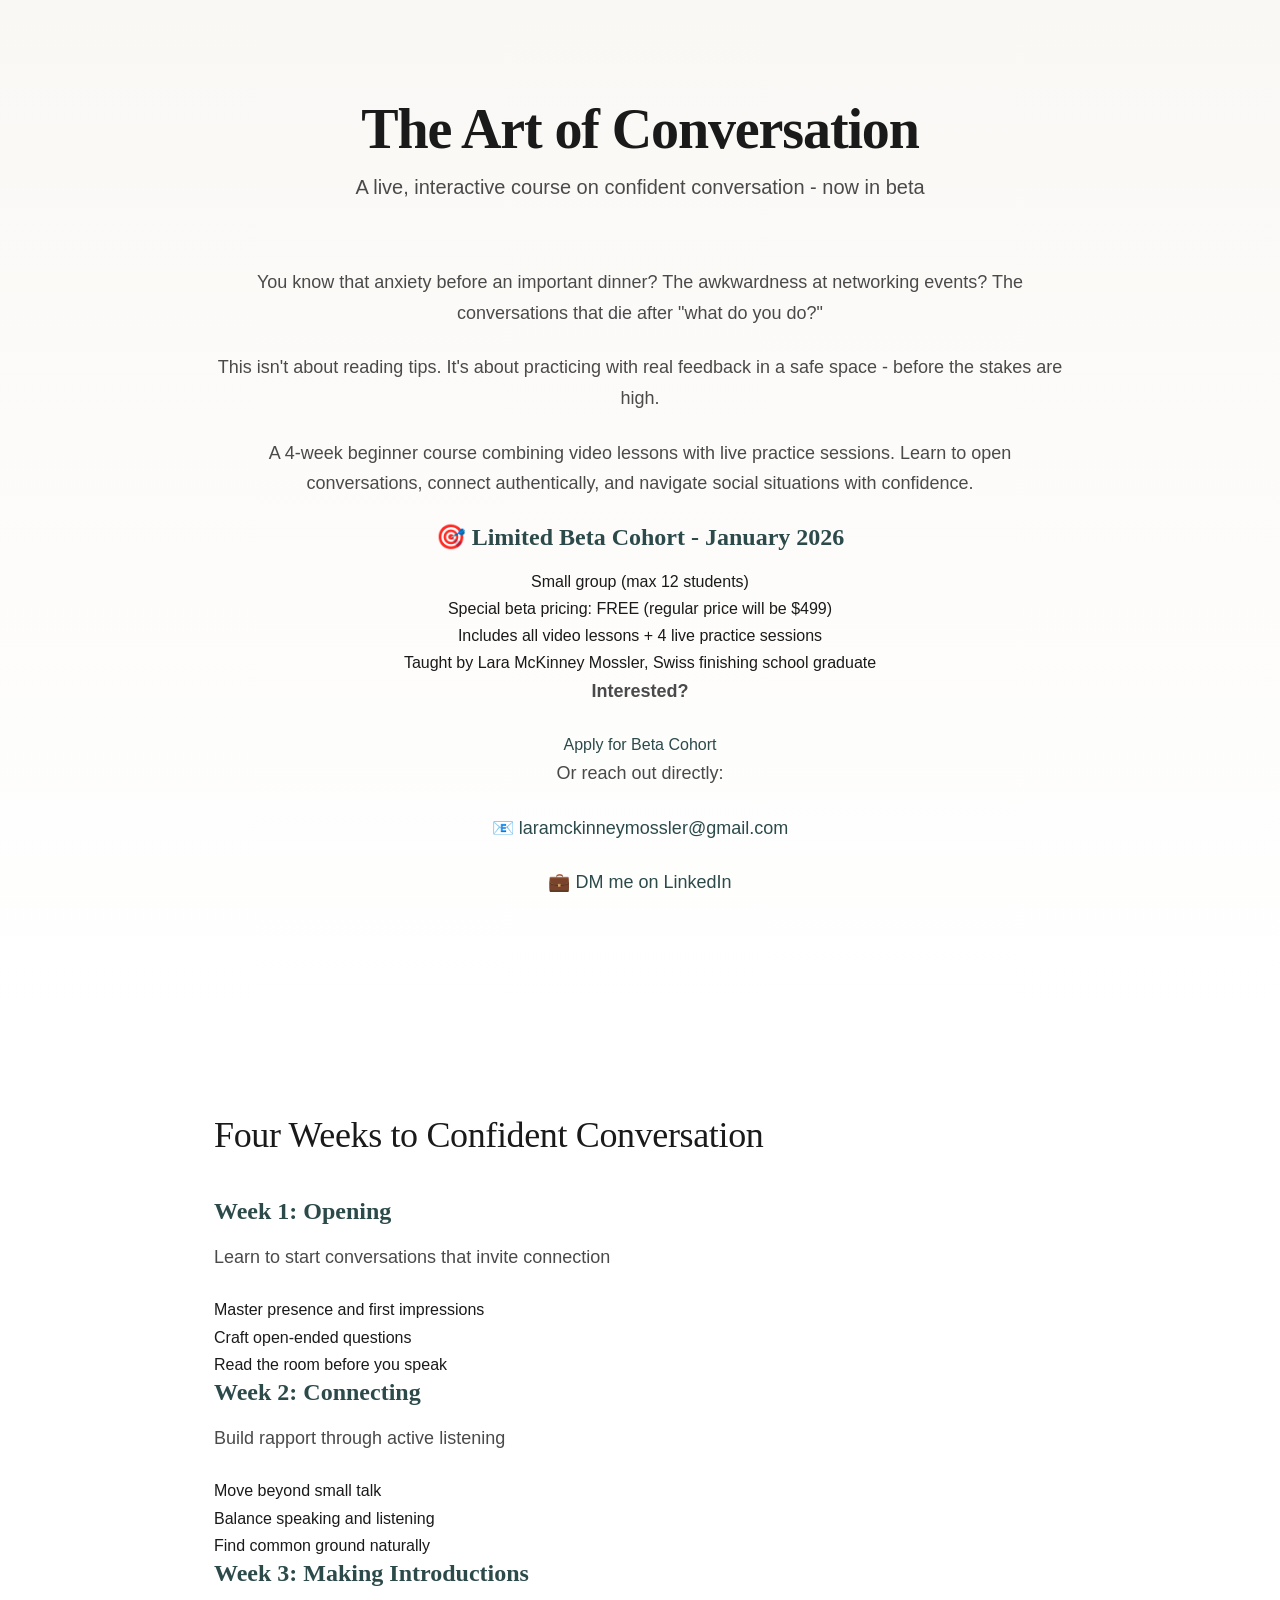
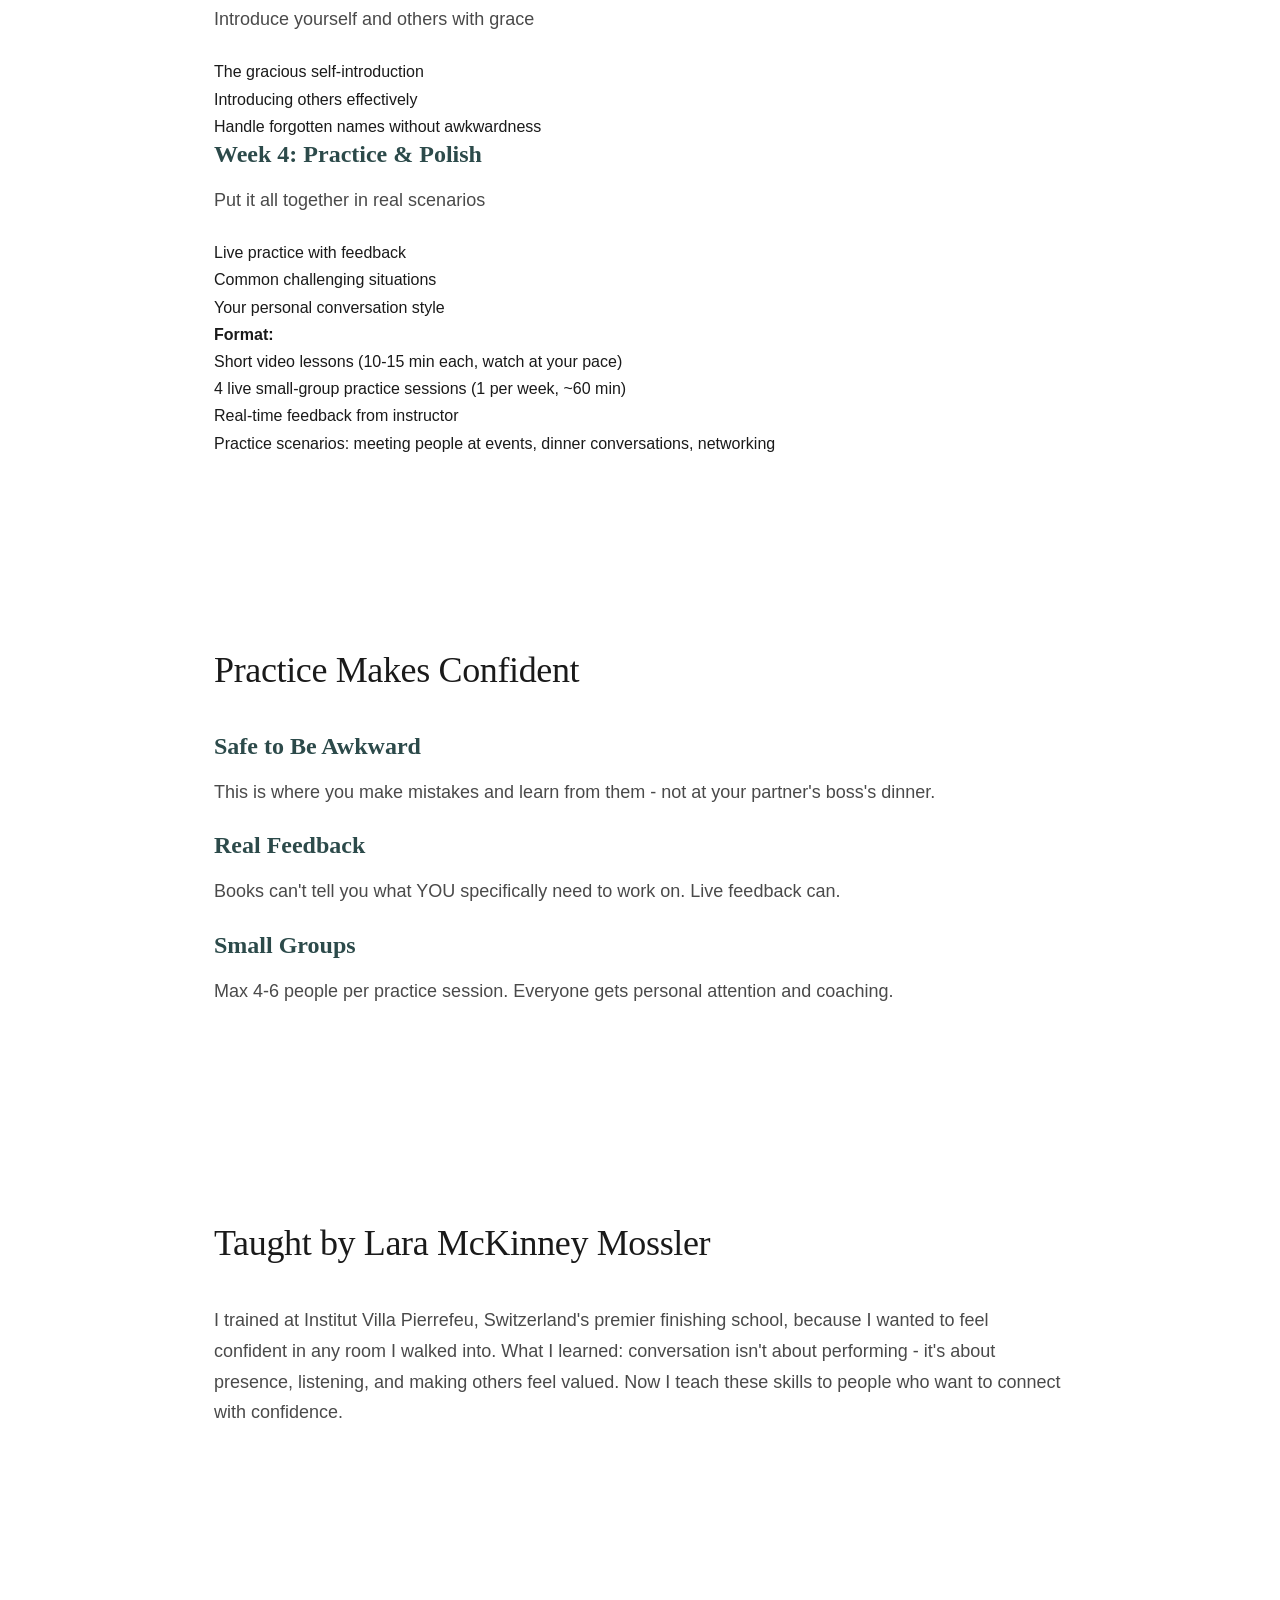
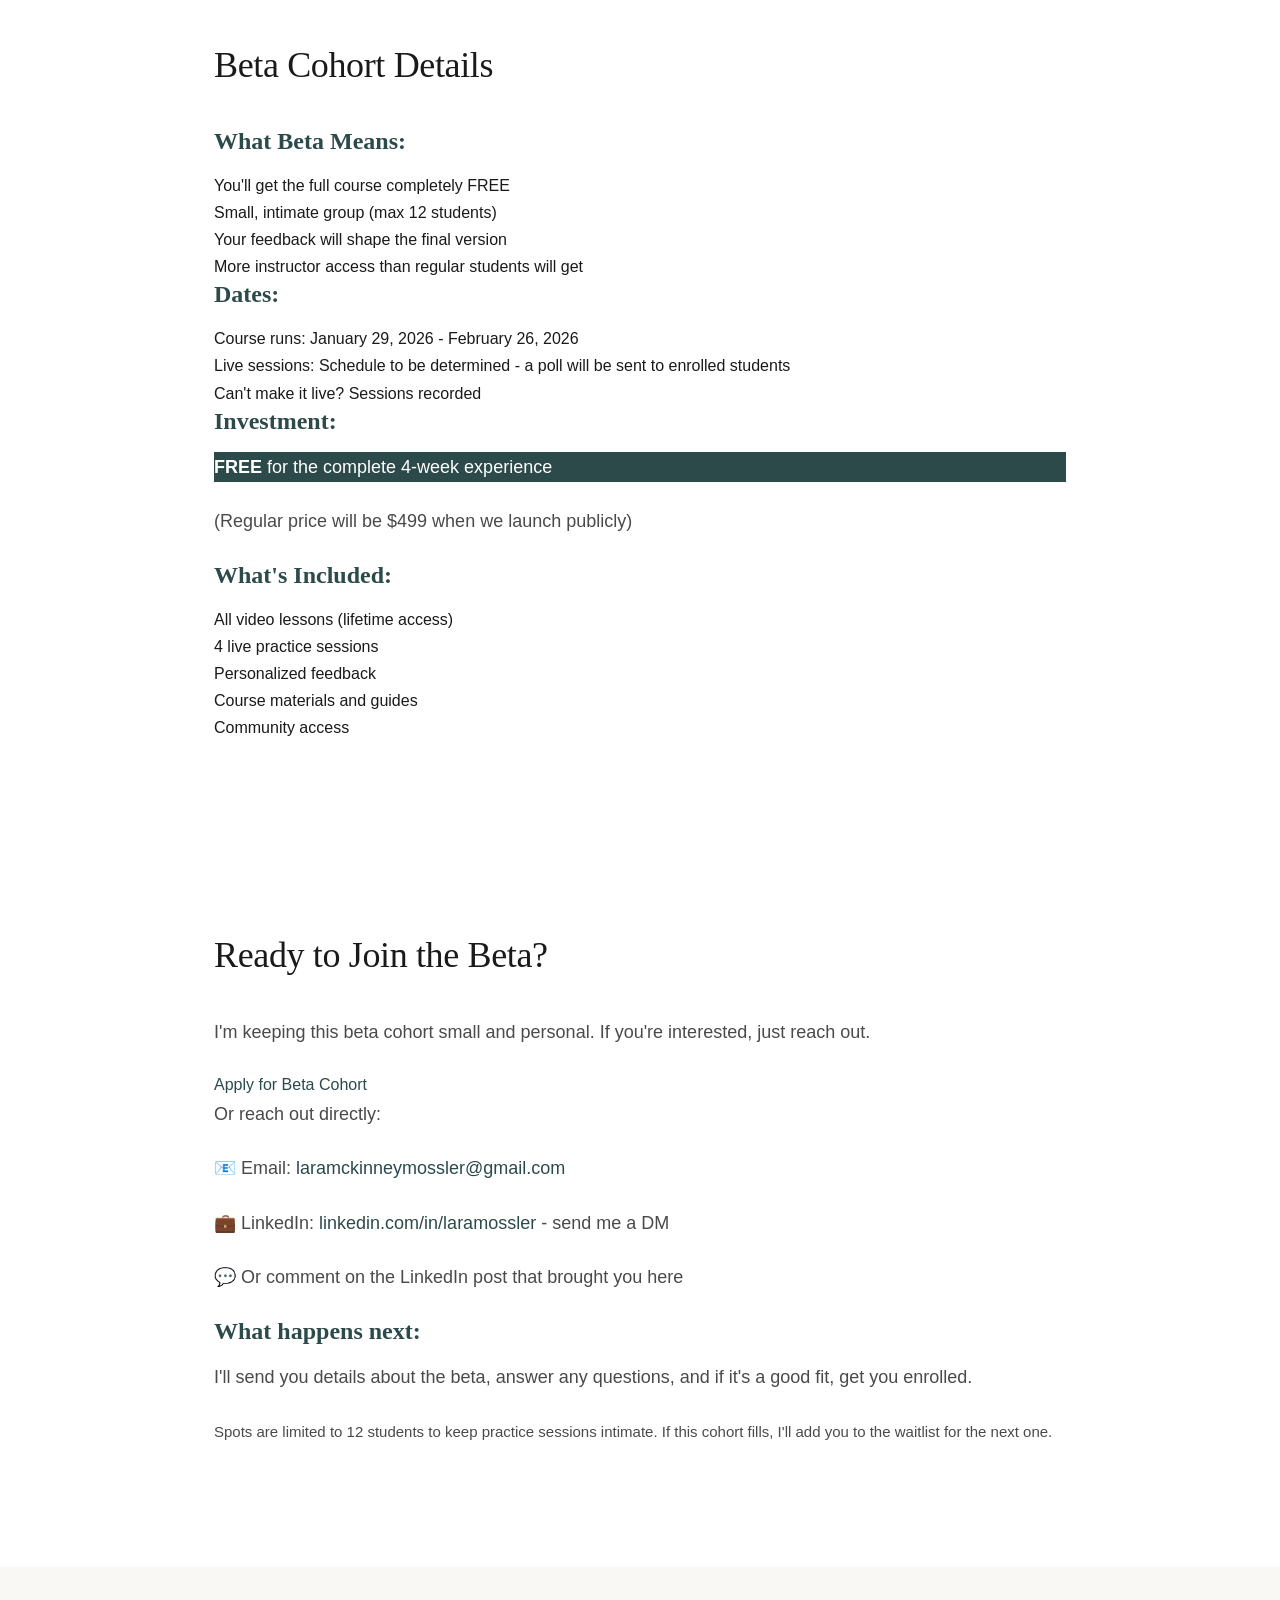
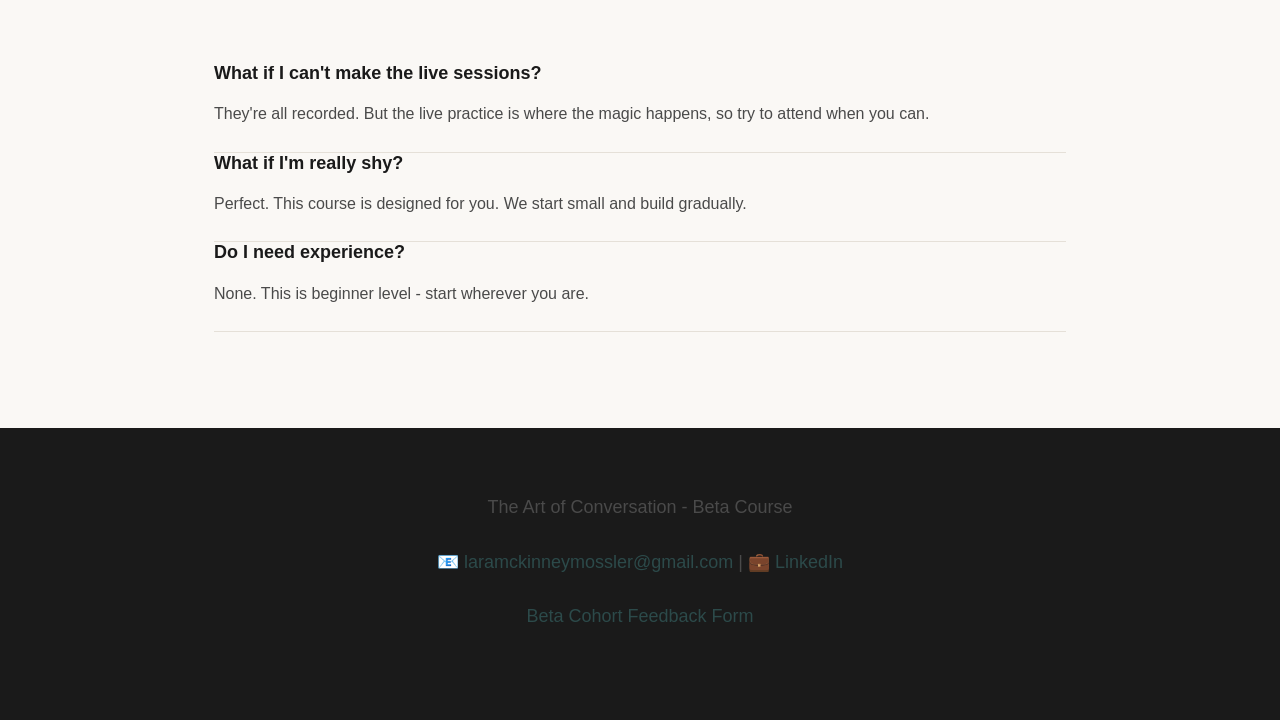
==== commit 3711e70a: "Add beta cohort feedback form with Google Sheets backend - Create feedback.html with styled form mat" ====
--- a/index.html
+++ b/index.html
@@ -3,11 +3,8 @@
 <head>
     <meta charset="UTF-8">
     <meta name="viewport" content="width=device-width, initial-scale=1.0">
-    <meta name="description" content="The Art of Conversation: A 6-week intensive for professionals who want to connect authentically in rooms where it matters. Learn the conversational skills that Swiss finishing school taught—and your MBA didn't.">
-    <title>The Art of Conversation | Reclaim Your Most Human Skill</title>
-    <link rel="preconnect" href="https://fonts.googleapis.com">
-    <link rel="preconnect" href="https://fonts.gstatic.com" crossorigin>
-    <link href="https://fonts.googleapis.com/css2?family=Cormorant+Garamond:ital,wght@0,400;0,500;0,600;0,700;1,400;1,500&family=Inter:wght@300;400;500;600&display=swap" rel="stylesheet">
+    <meta name="description" content="The Art of Conversation - A live, interactive course on confident conversation. Beta cohort now enrolling.">
+    <title>The Art of Conversation - Beta Course</title>
     <link rel="stylesheet" href="styles.css">
 </head>
 <body>
@@ -15,271 +12,238 @@
     <section class="hero">
         <div class="container">
             <h1>The Art of Conversation</h1>
-            <p class="tagline">Reclaim Your Most Human Skill</p>
-            <p class="subheadline">A 6-week intensive for professionals who want to connect authentically in rooms where it matters</p>
-
-            <a href="https://laramckinneymossler.typeform.com/to/tzTgqAyZ" class="cta-button primary" target="_blank" rel="noopener">Join the Next Cohort</a>
-
-            <p class="social-proof">Currently teaching a beta cohort of 13 students</p>
-        </div>
-    </section>
-
-    <!-- Problem Section -->
-    <section class="problem">
-        <div class="container">
-            <h2>You've Mastered Everything Except This</h2>
-
-            <div class="problem-grid">
-                <div class="problem-item">
-                    <p>You've optimized your resume, your LinkedIn, your personal brand. You've read the books on influence and negotiation. And yet—something is missing.</p>
-                </div>
-
-                <div class="problem-item">
-                    <p>The LinkedIn messages that feel like form letters. The networking events where everyone is performing. The dinners where conversation dies after "what do you do?"</p>
-                </div>
-
-                <div class="problem-item">
-                    <p>Here's the irony: as AI gets better at mimicking conversation, human conversation skills are atrophying. We've outsourced so much communication to screens that we've forgotten how to be present with another person.</p>
-                </div>
-
-                <div class="problem-item">
-                    <p>The result? Professional relationships that feel transactional. Opportunities that slip away because we couldn't make the connection. The nagging sense that we're surrounded by people but rarely truly meeting anyone.</p>
-                </div>
-            </div>
-        </div>
-    </section>
-
-    <!-- Solution Section -->
-    <section class="solution">
-        <div class="container">
-            <h2>What Swiss Finishing School Taught Me (That Your MBA Didn't)</h2>
-            <p class="section-intro">Swiss finishing school taught me that conversation is a learnable art—and that most Americans have never learned it. Here's what changes when you do:</p>
-
-            <div class="curriculum-grid">
-                <div class="curriculum-item">
-                    <h3>Presence over Performance</h3>
-                    <ul>
-                        <li>How to be genuinely curious rather than strategically networking</li>
-                        <li>Reading energy and intention in real-time</li>
-                        <li>The art of the well-timed silence</li>
-                    </ul>
-                </div>
-
-                <div class="curriculum-item">
-                    <h3>Depth over Breadth</h3>
-                    <ul>
-                        <li>Moving past surface-level exchanges</li>
-                        <li>Asking questions that unlock genuine insight</li>
-                        <li>Creating permission for vulnerability</li>
-                    </ul>
-                </div>
-
-                <div class="curriculum-item">
-                    <h3>Grace Under Pressure</h3>
-                    <ul>
-                        <li>Navigating difficult conversations without defensiveness</li>
-                        <li>Handling status dynamics with ease</li>
-                        <li>The techniques of diplomatic disagreement</li>
-                    </ul>
-                </div>
-
-                <div class="curriculum-item">
-                    <h3>Conversational Architecture</h3>
-                    <ul>
-                        <li>Opening, sustaining, and closing conversations with intention</li>
-                        <li>Transitioning between topics fluidly</li>
-                        <li>Creating memorable moments within everyday exchanges</li>
-                    </ul>
-                </div>
-            </div>
-        </div>
-    </section>
-
-    <!-- Authority Section -->
-    <section class="authority">
-        <div class="container">
-            <h2>An Unusual Background for an Unusual Skill</h2>
-
-            <div class="authority-content">
-                <div class="authority-text">
-                    <p>I trained at Institut Villa Pierrefeu, Switzerland's premier finishing school, where conversation is treated as a serious art form—not small talk to be endured, but a craft to be mastered.</p>
-
-                    <p>Then I spent years as Head of Platforms at Airbnb, navigating high-stakes technical and political conversations where the ability to read a room and connect authentically wasn't optional—it was the job.</p>
-
-                    <p>What I've learned: the old-world European tradition of social intelligence isn't at odds with new-world professional contexts. It's exactly what those contexts are missing. The same skills that helped aristocrats navigate Viennese salons help founders navigate board meetings, help executives navigate industry dinners, help anyone who wants their professional relationships to feel more human.</p>
-                </div>
-            </div>
-        </div>
-    </section>
-
-    <!-- How It Works Section -->
-    <section class="how-it-works">
-        <div class="container">
-            <h2>How It Works</h2>
-
-            <div class="format-overview">
-                <div class="format-item">
-                    <span class="format-label">Duration</span>
-                    <span class="format-value">6 Weeks</span>
-                </div>
-                <div class="format-item">
-                    <span class="format-label">Format</span>
-                    <span class="format-value">Weekly 90-minute live sessions + practice assignments</span>
-                </div>
-                <div class="format-item">
-                    <span class="format-label">Cohort Size</span>
-                    <span class="format-value">Capped at 15 for intimate discussion</span>
-                </div>
-                <div class="format-item">
-                    <span class="format-label">Method</span>
-                    <span class="format-value">Technique instruction, live practice, peer feedback</span>
-                </div>
-            </div>
-
-            <div class="between-sessions">
-                <h3>Between Sessions</h3>
-                <p>Conversation experiments in your actual professional life. You'll apply what you learn immediately—at dinners, meetings, and events where the skills actually matter.</p>
-            </div>
-
-            <div class="whats-included">
-                <h3>What's Included</h3>
-                <ul class="included-list">
-                    <li>6 live group sessions via Zoom</li>
-                    <li>Practice frameworks and observation guides</li>
-                    <li>Private community for your cohort</li>
-                    <li>Session recordings for review</li>
-                    <li>Optional 1:1 coaching session (premium tier)</li>
-                </ul>
-            </div>
-        </div>
-    </section>
-
-    <!-- Who This Is For Section -->
-    <section class="who-for">
-        <div class="container">
-            <h2>Who This Is For</h2>
-
-            <div class="persona-grid">
-                <div class="persona">
-                    <h3>The Rising Leader</h3>
-                    <p>You're getting promoted into rooms where technical expertise isn't enough—you need to read people and navigate politics. The conversations that determine your trajectory are happening now, and you want to show up differently.</p>
-                </div>
-
-                <div class="persona">
-                    <h3>The Founder</h3>
-                    <p>You're building something that requires fundraising, partnerships, and recruiting—but networking feels performative and exhausting. You know there's a better way to build the relationships your company needs.</p>
-                </div>
-
-                <div class="persona">
-                    <h3>The Career Transitioner</h3>
-                    <p>You're moving into consulting, advisory, or leadership roles where conversation is the work. Your success now depends on your ability to connect with clients, stakeholders, and teams in a more direct and human way.</p>
-                </div>
-
-                <div class="persona">
-                    <h3>The Intentional Human</h3>
-                    <p>You're simply tired of superficial interactions and want your professional relationships to feel more real. You suspect that meaningful conversation is a skill you can develop—and you're ready to develop it.</p>
-                </div>
-            </div>
-
-            <div class="not-for">
-                <h3>This Is Not For</h3>
-                <p>People looking for networking hacks or scripts and formulas. This isn't about tricks to "win" conversations or manipulate outcomes. If you're not willing to practice in real situations and examine your own patterns, this program won't serve you.</p>
-            </div>
-        </div>
-    </section>
-
-    <!-- Pricing Section -->
-    <section class="pricing">
-        <div class="container">
-            <h2>Investment & Logistics</h2>
-
-            <div class="pricing-card">
-                <div class="price">
-                    <span class="price-amount">$997</span>
-                    <span class="price-label">for 6-week cohort</span>
-                </div>
-
-                <div class="logistics">
-                    <div class="logistics-item">
-                        <span class="logistics-label">Next Cohort</span>
-                        <span class="logistics-value">March 2026 - Thursdays, 5:00 PM PST</span>
-                    </div>
-                    <div class="logistics-item">
-                        <span class="logistics-label">Location</span>
-                        <span class="logistics-value">Live via Zoom (recorded for cohort members)</span>
-                    </div>
-                    <div class="logistics-item">
-                        <span class="logistics-label">Application</span>
-                        <span class="logistics-value">Brief form to ensure cohort fit</span>
-                    </div>
-                </div>
-
-                <a href="https://laramckinneymossler.typeform.com/to/tzTgqAyZ" class="cta-button primary" target="_blank" rel="noopener">Apply for Next Cohort</a>
-            </div>
+            <p class="subheadline">A live, interactive course on confident conversation - now in beta</p>
+
+            <p class="intro">
+                You know that anxiety before an important dinner? The awkwardness at networking events?
+                The conversations that die after "what do you do?"
+            </p>
+
+            <p class="intro">
+                This isn't about reading tips. It's about practicing with real feedback in a safe space -
+                before the stakes are high.
+            </p>
+
+            <p class="intro-bold">
+                A 4-week beginner course combining video lessons with live practice sessions.
+                Learn to open conversations, connect authentically, and navigate social situations with confidence.
+            </p>
+
+            <div class="beta-box">
+                <h3>🎯 Limited Beta Cohort - January 2026</h3>
+                <ul>
+                    <li>Small group (max 12 students)</li>
+                    <li>Special beta pricing: FREE (regular price will be $499)</li>
+                    <li>Includes all video lessons + 4 live practice sessions</li>
+                    <li>Taught by Lara McKinney Mossler, Swiss finishing school graduate</li>
+                </ul>
+            </div>
+
+            <div class="cta">
+                <p><strong>Interested?</strong></p>
+                <a href="https://laramckinneymossler.typeform.com/to/tzTgqAyZ" class="signup-button" target="_blank" rel="noopener">Apply for Beta Cohort</a>
+                <p class="or-divider">Or reach out directly:</p>
+                <p>📧 <a href="mailto:laramckinneymossler@gmail.com">laramckinneymossler@gmail.com</a></p>
+                <p>💼 <a href="https://www.linkedin.com/in/laramossler/" target="_blank" rel="noopener">DM me on LinkedIn</a></p>
+            </div>
+        </div>
+    </section>
+
+    <!-- What You'll Learn Section -->
+    <section class="curriculum">
+        <div class="container">
+            <h2>Four Weeks to Confident Conversation</h2>
+
+            <div class="week">
+                <h3>Week 1: Opening</h3>
+                <p class="week-tagline">Learn to start conversations that invite connection</p>
+                <ul>
+                    <li>Master presence and first impressions</li>
+                    <li>Craft open-ended questions</li>
+                    <li>Read the room before you speak</li>
+                </ul>
+            </div>
+
+            <div class="week">
+                <h3>Week 2: Connecting</h3>
+                <p class="week-tagline">Build rapport through active listening</p>
+                <ul>
+                    <li>Move beyond small talk</li>
+                    <li>Balance speaking and listening</li>
+                    <li>Find common ground naturally</li>
+                </ul>
+            </div>
+
+            <div class="week">
+                <h3>Week 3: Making Introductions</h3>
+                <p class="week-tagline">Introduce yourself and others with grace</p>
+                <ul>
+                    <li>The gracious self-introduction</li>
+                    <li>Introducing others effectively</li>
+                    <li>Handle forgotten names without awkwardness</li>
+                </ul>
+            </div>
+
+            <div class="week">
+                <h3>Week 4: Practice & Polish</h3>
+                <p class="week-tagline">Put it all together in real scenarios</p>
+                <ul>
+                    <li>Live practice with feedback</li>
+                    <li>Common challenging situations</li>
+                    <li>Your personal conversation style</li>
+                </ul>
+            </div>
+
+            <div class="format-box">
+                <h4>Format:</h4>
+                <ul>
+                    <li>Short video lessons (10-15 min each, watch at your pace)</li>
+                    <li>4 live small-group practice sessions (1 per week, ~60 min)</li>
+                    <li>Real-time feedback from instructor</li>
+                    <li>Practice scenarios: meeting people at events, dinner conversations, networking</li>
+                </ul>
+            </div>
+        </div>
+    </section>
+
+    <!-- Why This Works Section -->
+    <section class="why-works">
+        <div class="container">
+            <h2>Practice Makes Confident</h2>
+
+            <div class="reason">
+                <h3>Safe to Be Awkward</h3>
+                <p>This is where you make mistakes and learn from them - not at your partner's boss's dinner.</p>
+            </div>
+
+            <div class="reason">
+                <h3>Real Feedback</h3>
+                <p>Books can't tell you what YOU specifically need to work on. Live feedback can.</p>
+            </div>
+
+            <div class="reason">
+                <h3>Small Groups</h3>
+                <p>Max 4-6 people per practice session. Everyone gets personal attention and coaching.</p>
+            </div>
+        </div>
+    </section>
+
+    <!-- About Section -->
+    <section class="about">
+        <div class="container">
+            <h2>Taught by Lara McKinney Mossler</h2>
+            <div class="about-content">
+                <!-- Add your photo here with: <img src="your-photo.jpg" alt="Lara McKinney Mossler" class="instructor-photo"> -->
+                <p>
+                    I trained at Institut Villa Pierrefeu, Switzerland's premier finishing school,
+                    because I wanted to feel confident in any room I walked into. What I learned:
+                    conversation isn't about performing - it's about presence, listening, and making
+                    others feel valued. Now I teach these skills to people who want to connect with confidence.
+                </p>
+            </div>
+        </div>
+    </section>
+
+    <!-- Beta Details Section -->
+    <section class="beta-details">
+        <div class="container">
+            <h2>Beta Cohort Details</h2>
+
+            <div class="detail-group">
+                <h3>What Beta Means:</h3>
+                <ul>
+                    <li>You'll get the full course completely FREE</li>
+                    <li>Small, intimate group (max 12 students)</li>
+                    <li>Your feedback will shape the final version</li>
+                    <li>More instructor access than regular students will get</li>
+                </ul>
+            </div>
+
+            <div class="detail-group">
+                <h3>Dates:</h3>
+                <ul>
+                    <li>Course runs: January 29, 2026 - February 26, 2026</li>
+                    <li>Live sessions: Schedule to be determined - a poll will be sent to enrolled students</li>
+                    <li>Can't make it live? Sessions recorded</li>
+                </ul>
+            </div>
+
+            <div class="detail-group">
+                <h3>Investment:</h3>
+                <p class="pricing"><strong>FREE</strong> for the complete 4-week experience</p>
+                <p class="regular-price">(Regular price will be $499 when we launch publicly)</p>
+            </div>
+
+            <div class="detail-group">
+                <h3>What's Included:</h3>
+                <ul>
+                    <li>All video lessons (lifetime access)</li>
+                    <li>4 live practice sessions</li>
+                    <li>Personalized feedback</li>
+                    <li>Course materials and guides</li>
+                    <li>Community access</li>
+                </ul>
+            </div>
+        </div>
+    </section>
+
+    <!-- How to Join Section -->
+    <section class="how-to-join">
+        <div class="container">
+            <h2>Ready to Join the Beta?</h2>
+
+            <p class="join-intro">
+                I'm keeping this beta cohort small and personal. If you're interested, just reach out.
+            </p>
+
+            <a href="https://laramckinneymossler.typeform.com/to/tzTgqAyZ" class="signup-button" target="_blank" rel="noopener">Apply for Beta Cohort</a>
+
+            <p class="or-divider">Or reach out directly:</p>
+
+            <div class="contact-options">
+                <p>📧 Email: <a href="mailto:laramckinneymossler@gmail.com">laramckinneymossler@gmail.com</a></p>
+                <p>💼 LinkedIn: <a href="https://www.linkedin.com/in/laramossler/" target="_blank" rel="noopener">linkedin.com/in/laramossler</a> - send me a DM</p>
+                <p>💬 Or comment on the LinkedIn post that brought you here</p>
+            </div>
+
+            <div class="next-steps">
+                <h3>What happens next:</h3>
+                <p>I'll send you details about the beta, answer any questions, and if it's a good fit, get you enrolled.</p>
+            </div>
+
+            <p class="limited-spots">
+                <small>Spots are limited to 12 students to keep practice sessions intimate.
+                If this cohort fills, I'll add you to the waitlist for the next one.</small>
+            </p>
         </div>
     </section>
 
     <!-- FAQ Section -->
     <section class="faq">
         <div class="container">
-            <h2>Questions You Might Have</h2>
-
-            <div class="faq-grid">
-                <div class="faq-item">
-                    <h3>Is this therapy or coaching?</h3>
-                    <p>Neither. This is skill development. We're not processing trauma or setting life goals—we're learning and practicing specific techniques that make you better at conversation. Think of it more like a language class than a therapy session.</p>
-                </div>
-
-                <div class="faq-item">
-                    <h3>Do I need to share personal things?</h3>
-                    <p>You control your boundaries completely. Practice scenarios can be professional, hypothetical, or personal—your choice. The skills transfer regardless of the content you practice with.</p>
-                </div>
-
-                <div class="faq-item">
-                    <h3>What if I miss a session?</h3>
-                    <p>All sessions are recorded and available to cohort members. That said, the live participation is where transformation happens—you can't practice presence in a recording. Plan to attend live when possible.</p>
-                </div>
-
-                <div class="faq-item">
-                    <h3>Will this make me manipulative?</h3>
-                    <p>The opposite. Manipulation is about hiding your intentions to get what you want. Genuine conversation skill is about being more present, more curious, more real. People who try to use these techniques manipulatively quickly discover they don't work that way.</p>
-                </div>
-
-                <div class="faq-item">
-                    <h3>I'm introverted. Is this for me?</h3>
-                    <p>Absolutely. This isn't about becoming an extrovert or talking more. It's about making the conversations you do have more meaningful. Many introverts find that better conversation skills actually reduce the exhaustion of social interaction.</p>
-                </div>
-
-                <div class="faq-item">
-                    <h3>How is this different from communication training?</h3>
-                    <p>Most communication training focuses on presenting, public speaking, or negotiation tactics. This is specifically about one-on-one and small group conversation—the unstructured moments where real relationships form and real decisions happen.</p>
-                </div>
-            </div>
-        </div>
-    </section>
-
-    <!-- Final CTA Section -->
-    <section class="final-cta">
-        <div class="container">
-            <h2>The Next Cohort Starts March 2026</h2>
-            <p class="cta-text">15 spots. One cohort. The skills that change how every professional relationship feels.</p>
-
-            <a href="https://laramckinneymossler.typeform.com/to/tzTgqAyZ" class="cta-button primary large" target="_blank" rel="noopener">Apply Now</a>
-
-            <p class="questions">Questions? <a href="mailto:laramckinneymossler@gmail.com">laramckinneymossler@gmail.com</a></p>
+            <div class="faq-item">
+                <h3>What if I can't make the live sessions?</h3>
+                <p>They're all recorded. But the live practice is where the magic happens, so try to attend when you can.</p>
+            </div>
+
+            <div class="faq-item">
+                <h3>What if I'm really shy?</h3>
+                <p>Perfect. This course is designed for you. We start small and build gradually.</p>
+            </div>
+
+            <div class="faq-item">
+                <h3>Do I need experience?</h3>
+                <p>None. This is beginner level - start wherever you are.</p>
+            </div>
         </div>
     </section>
 
     <!-- Footer -->
     <footer>
         <div class="container">
-            <p class="footer-title">The Art of Conversation</p>
-            <p class="footer-contact">
-                <a href="mailto:laramckinneymossler@gmail.com">laramckinneymossler@gmail.com</a>
-                <span class="separator">|</span>
-                <a href="https://www.linkedin.com/in/laramossler/" target="_blank" rel="noopener">LinkedIn</a>
-            </p>
-            <p class="footer-tagline">Stop networking. Start conversing.</p>
+            <p>The Art of Conversation - Beta Course</p>
+            <p>📧 <a href="mailto:laramckinneymossler@gmail.com">laramckinneymossler@gmail.com</a> | 💼 <a href="https://www.linkedin.com/in/laramossler/" target="_blank" rel="noopener">LinkedIn</a></p>
+            <p style="margin-top: 0.75rem;"><a href="feedback.html">Beta Cohort Feedback Form</a></p>
         </div>
     </footer>
 </body>
